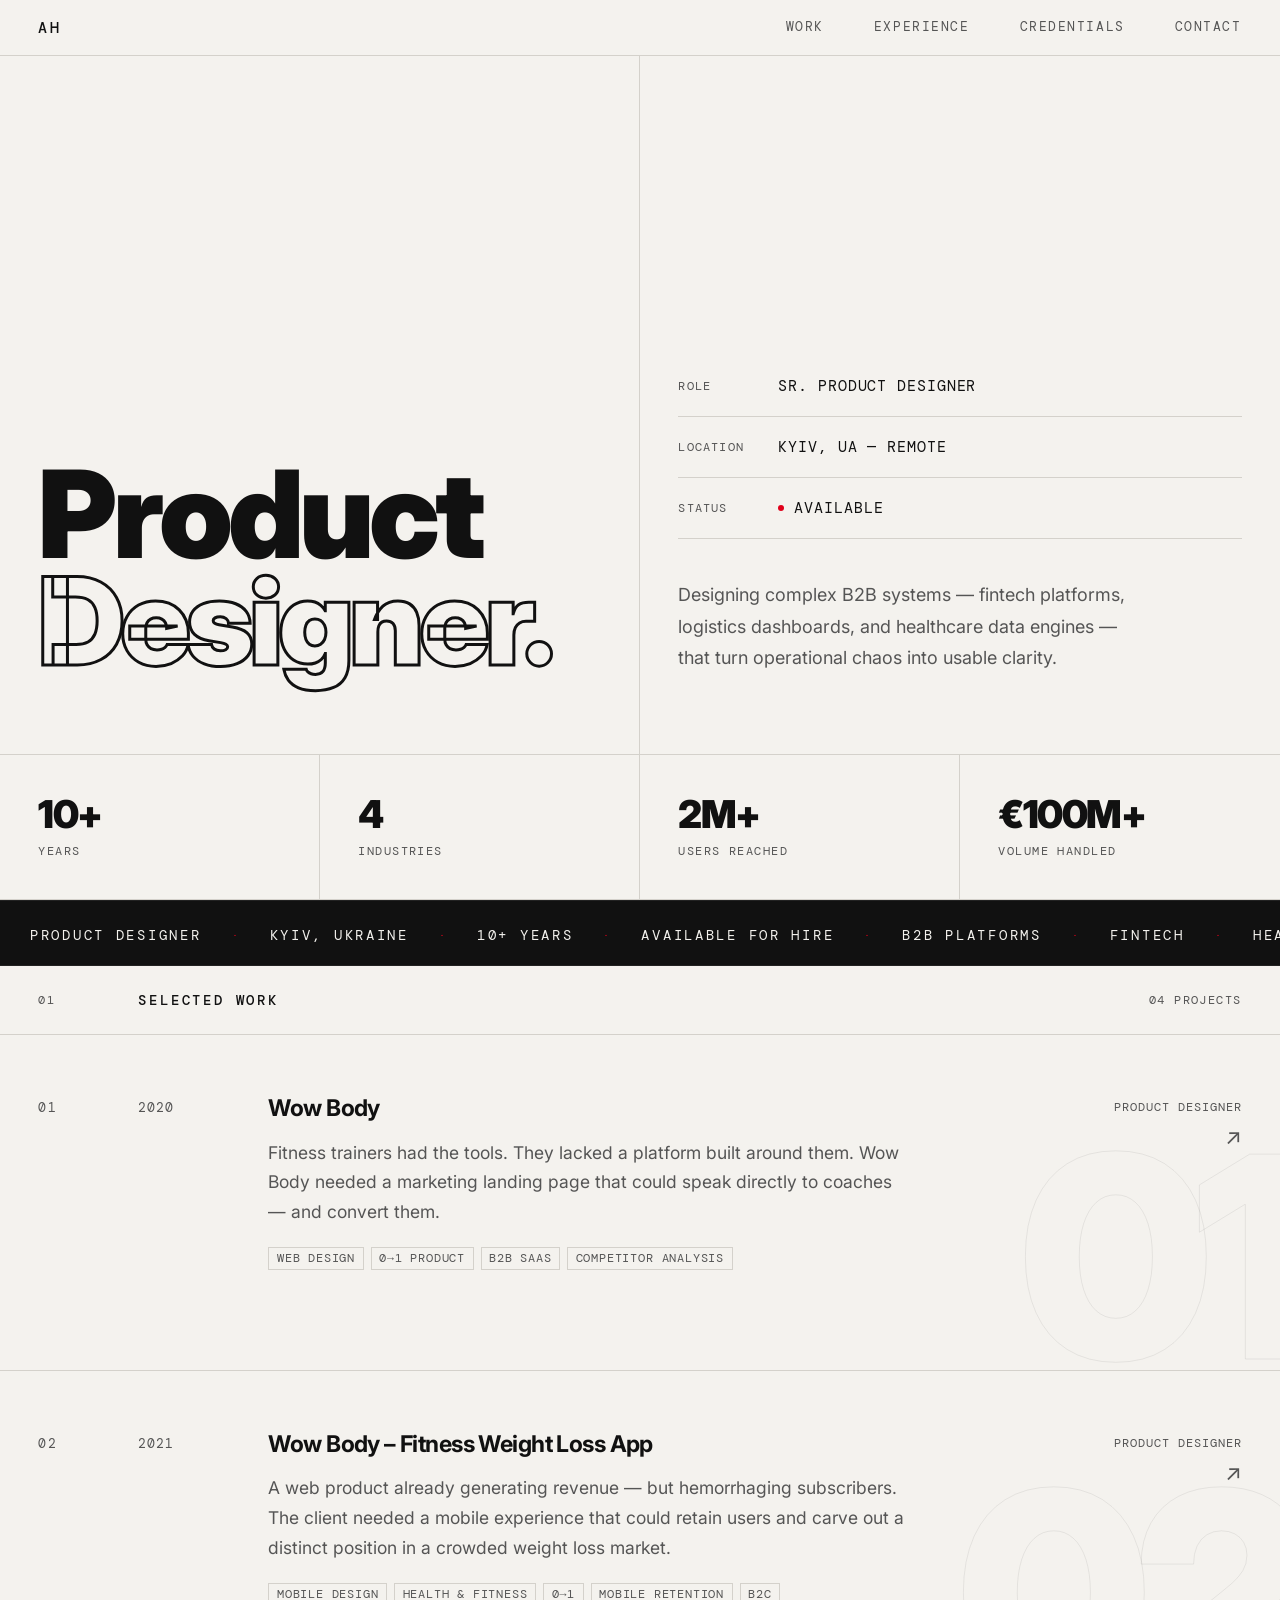
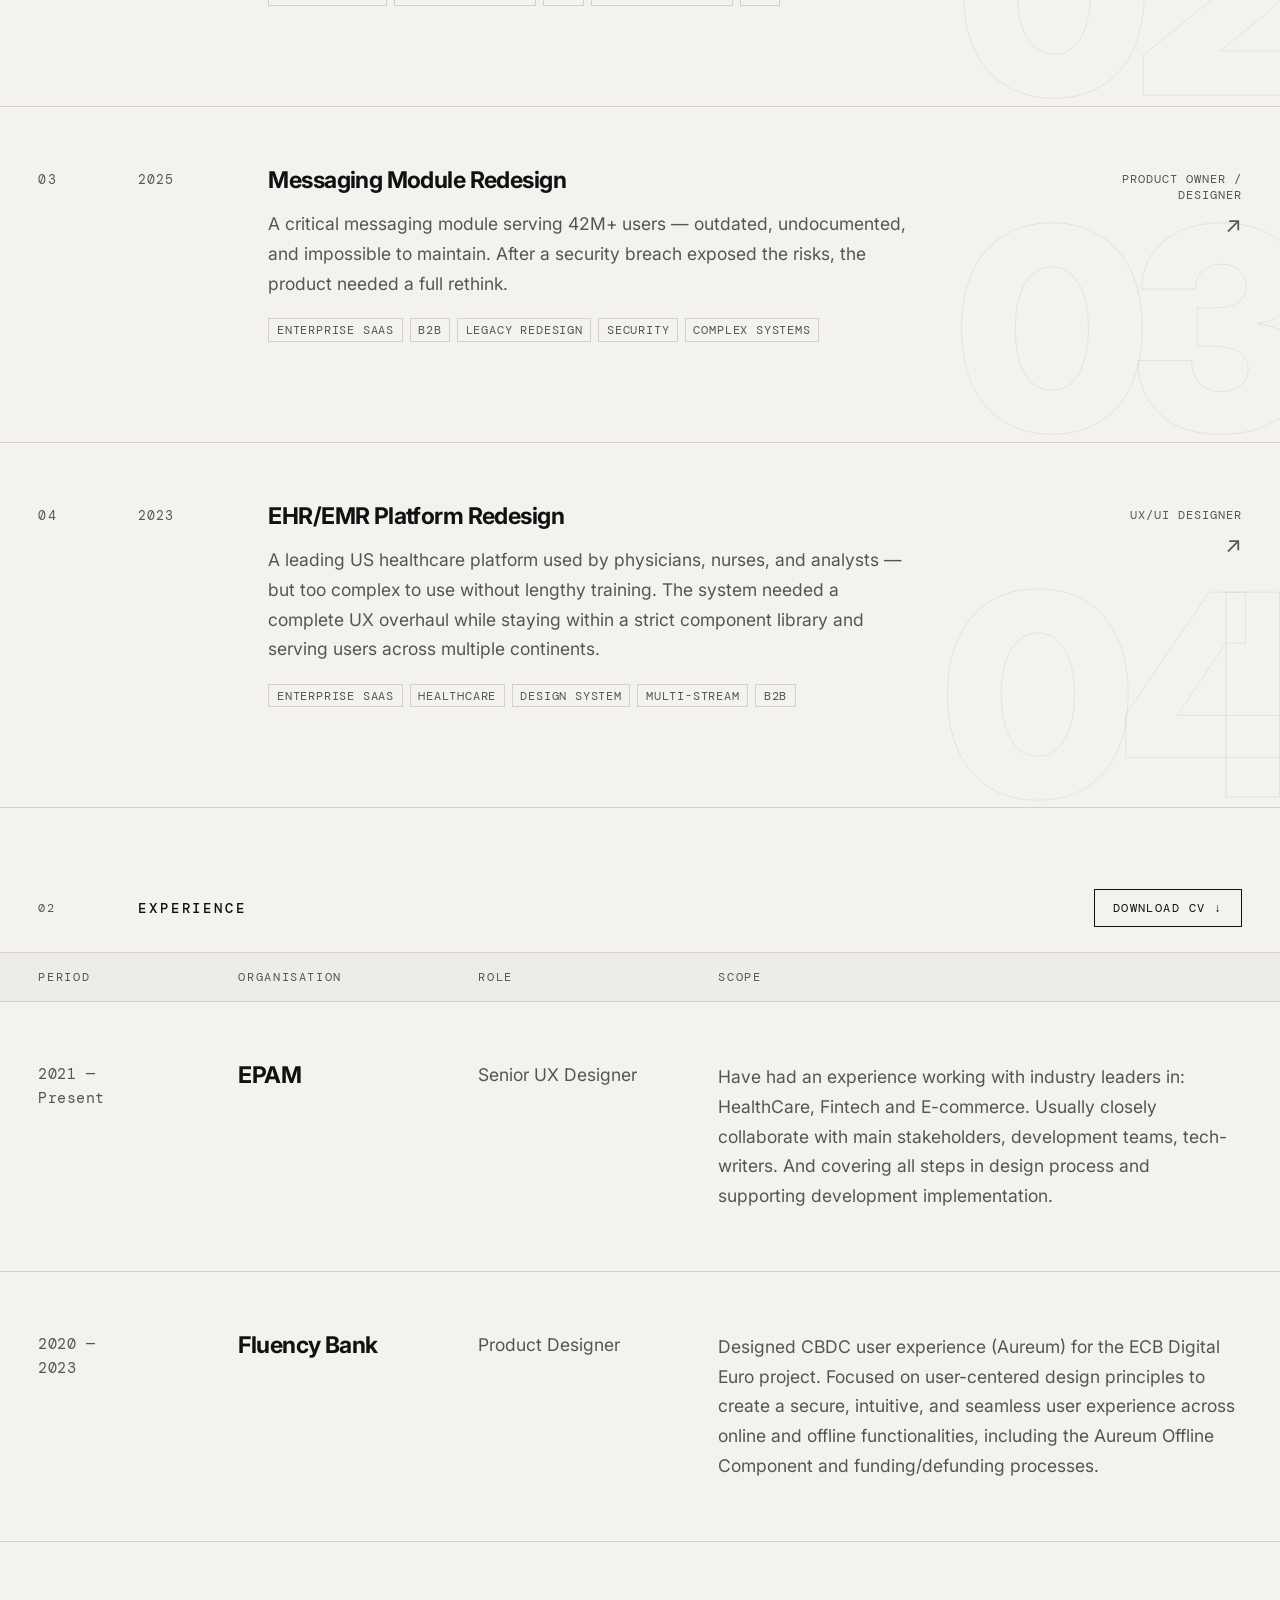
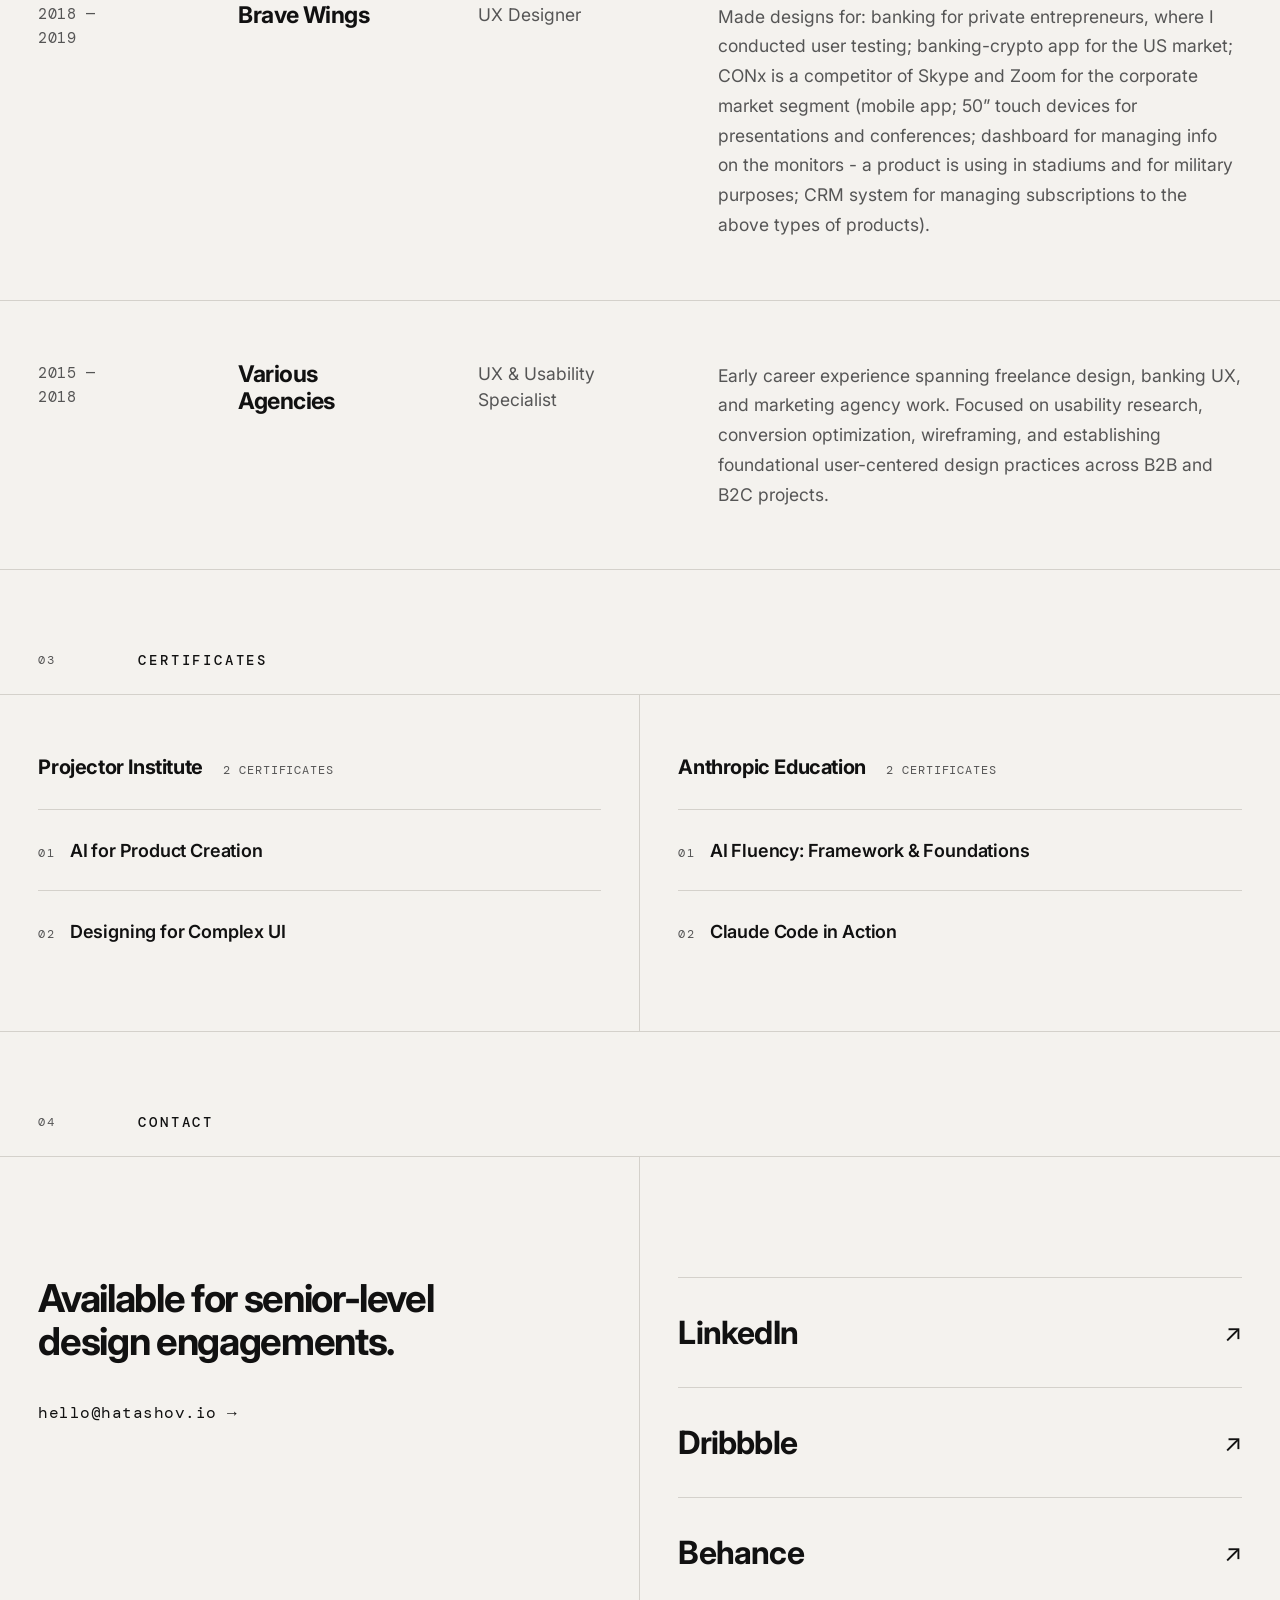
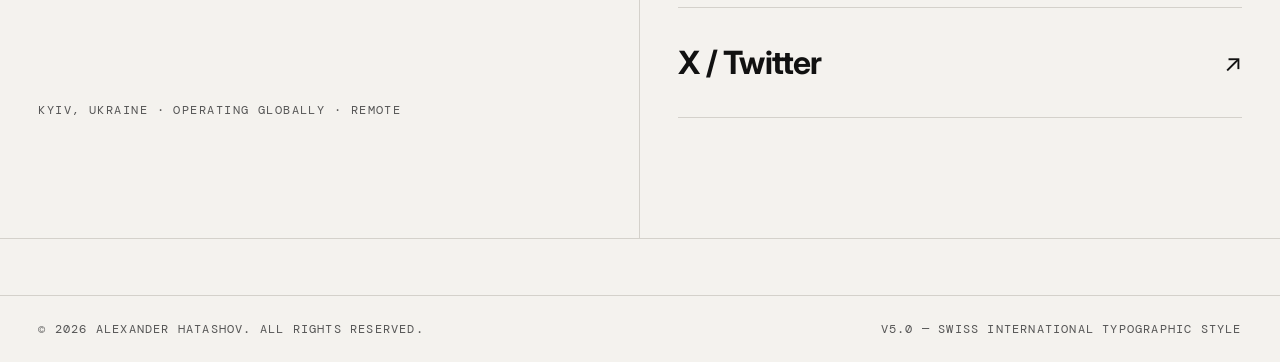
==== index.html @ 758eb151 "Update index.html" ====
<!DOCTYPE html>
<html lang="en">

<head>
  <meta charset="UTF-8">
  <meta name="viewport" content="width=device-width, initial-scale=1.0">
  <title>Alex Hatashov — Product Designer</title>
  <meta name="description"
    content="Senior Product Designer specialising in complex B2B systems, fintech platforms and design systems. Available for senior engagements.">
  <link rel="preconnect" href="https://fonts.googleapis.com">
  <link rel="preconnect" href="https://fonts.gstatic.com" crossorigin>
  <link
    href="https://fonts.googleapis.com/css2?family=Inter:ital,opsz,wght@0,14..32,300;0,14..32,400;0,14..32,500;0,14..32,700;0,14..32,900;1,14..32,300&family=DM+Mono:wght@300;400;500&display=swap"
    rel="stylesheet">
  <link rel="stylesheet" href="style.css">
</head>

<body>

  <!-- Skip to content — keyboard navigation -->
  <a href="#main-content" class="skip-link">Skip to main content</a>

  <!-- NAV -->
  <nav class="nav" role="navigation" aria-label="Main navigation">
    <span class="nav-logo">AH</span>
    <div class="nav-links" id="nav-links">
      <a href="#projects">Work</a>
      <a href="#experience">Experience</a>
      <a href="#certifications">Credentials</a>
      <a href="#contact">Contact</a>
    </div>
    <button class="nav-hamburger" id="nav-hamburger" aria-label="Toggle navigation" aria-expanded="false"
      aria-controls="nav-links">
      <span></span>
      <span></span>
      <span></span>
    </button>
  </nav>

  <main id="main-content">

    <!-- ================================================
       HERO
       ================================================ -->
    <section class="hero" id="home" aria-label="Introduction">

      <div class="hero-main">
        <div class="hero-headline">
          <h1>
            <span class="h1-solid">Product</span>
            <span class="h1-outline">Designer.</span>
          </h1>
        </div>
        <div class="hero-meta">
          <dl class="hero-meta-list">
            <div class="hero-meta-row">
              <dt class="meta-label">Role</dt>
              <dd class="meta-value">SR. PRODUCT DESIGNER</dd>
            </div>
            <div class="hero-meta-row">
              <dt class="meta-label">Location</dt>
              <dd class="meta-value">KYIV, UA — REMOTE</dd>
            </div>
            <div class="hero-meta-row">
              <dt class="meta-label">Status</dt>
              <dd class="meta-value"><span class="status-dot" aria-hidden="true"></span>AVAILABLE</dd>
            </div>
          </dl>
          <p class="hero-bio">Designing complex B2B systems — fintech platforms, logistics dashboards, and healthcare
            data
            engines — that turn operational chaos into usable clarity.</p>
        </div>
      </div>

      <div class="hero-stats" aria-label="Key statistics">
        <div class="hero-stat">
          <span class="stat-num" data-count="10" data-suffix="+">0+</span>
          <span class="stat-label">Years</span>
        </div>
        <div class="hero-stat">
          <span class="stat-num">4</span>
          <span class="stat-label">Industries</span>
        </div>
        <div class="hero-stat">
          <span class="stat-num">2M+</span>
          <span class="stat-label">Users Reached</span>
        </div>
        <div class="hero-stat">
          <span class="stat-num">€100M+</span>
          <span class="stat-label">Volume Handled</span>
        </div>
      </div>

    </section>

    <!-- Marquee ticker -->
    <div class="marquee-band" aria-hidden="true" role="presentation">
      <div class="marquee-track">
        <span>PRODUCT DESIGNER</span><span class="m-dot">·</span>
        <span>KYIV, UKRAINE</span><span class="m-dot">·</span>
        <span>10+ YEARS</span><span class="m-dot">·</span>
        <span>AVAILABLE FOR HIRE</span><span class="m-dot">·</span>
        <span>B2B PLATFORMS</span><span class="m-dot">·</span>
        <span>FINTECH</span><span class="m-dot">·</span>
        <span>HEALTHCARE</span><span class="m-dot">·</span>
        <span>LOGISTICS</span><span class="m-dot">·</span>
        <!-- duplicate for seamless loop -->
        <span>PRODUCT DESIGNER</span><span class="m-dot">·</span>
        <span>KYIV, UKRAINE</span><span class="m-dot">·</span>
        <span>10+ YEARS</span><span class="m-dot">·</span>
        <span>AVAILABLE FOR HIRE</span><span class="m-dot">·</span>
        <span>B2B PLATFORMS</span><span class="m-dot">·</span>
        <span>FINTECH</span><span class="m-dot">·</span>
        <span>HEALTHCARE</span><span class="m-dot">·</span>
        <span>LOGISTICS</span><span class="m-dot">·</span>
      </div>
    </div>

    <!-- ================================================
       PROJECTS
       ================================================ -->
    <section id="projects" aria-labelledby="projects-heading">
      <div class="section-header">
        <span class="section-index reveal-left">01</span>
        <h2 id="projects-heading" class="section-name">SELECTED WORK</h2>
        <span class="section-count">04 PROJECTS</span>
      </div>

      <div class="project-list">
        <article class="project-row reveal" data-num="01">
          <span class="proj-index" aria-hidden="true">01</span>
          <div class="proj-year">2020</div>
          <div class="proj-body">
            <h3 class="proj-name">Wow Body</h3>
            <p class="proj-desc">Fitness trainers had the tools. They lacked a platform built around them. Wow Body
              needed a marketing landing page that could speak directly to coaches — and convert them.</p>
            <div class="proj-tags">
              <span class="tag">Web Design</span>
              <span class="tag">0→1 Product</span>
              <span class="tag">B2B SaaS</span>
              <span class="tag">Competitor Analysis</span>
            </div>
          </div>
          <div class="proj-meta">
            <span class="proj-role">Product Designer</span>
            <span class="proj-arrow" aria-hidden="true">↗</span>
          </div>
          <div class="proj-detail" aria-hidden="true">
            <div class="proj-detail-text">
              <h4 class="proj-detail-label">Main Solution</h4>
              <p class="proj-detail-solution">I designed the landing page end-to-end:
                translating a complex app proposition into a clear, conversion-focused experience. The result was a
                meaningful lift in trainer sign-ups and strong early user feedback. The product was later sunset due to
                internal strategy shifts — but the design delivered while it ran.</p>

              <!-- Milestones -->
              <div class="proj-milestones">

                <!-- Process Steps -->
                <div class="milestone-group">
                  <span class="milestone-label">Process</span>
                  <div class="milestone-timeline">
                    <span class="milestone-step">Research</span>
                    <span class="milestone-arrow" aria-hidden="true">→</span>
                    <span class="milestone-step">Wireframes</span>
                    <span class="milestone-arrow" aria-hidden="true">→</span>
                    <span class="milestone-step">Visual Design</span>
                    <span class="milestone-arrow" aria-hidden="true">→</span>
                    <span class="milestone-step">Handoff</span>
                  </div>
                </div>

                <!-- Key Decisions -->
                <div class="milestone-group">
                  <span class="milestone-label">Key Decisions</span>
                  <ul class="milestone-list">
                    <li>Led with coach pain-points, not feature lists</li>
                    <li>Single CTA per fold — reduced decision fatigue</li>
                    <li>Social proof via trainer testimonials above the fold</li>
                  </ul>
                </div>

                <!-- Impact Moments -->
                <div class="milestone-group">
                  <span class="milestone-label">Impact</span>
                  <div class="milestone-metrics">
                    <div class="milestone-metric">
                      <span class="metric-value">+42%</span>
                      <span class="metric-desc">Trainer sign-ups vs. prev. page</span>
                    </div>
                    <div class="milestone-metric">
                      <span class="metric-value">3.2×</span>
                      <span class="metric-desc">Avg. session duration</span>
                    </div>
                    <div class="milestone-metric">
                      <span class="metric-value">Positive</span>
                      <span class="metric-desc">Early coach feedback</span>
                    </div>
                  </div>
                </div>

              </div>
            </div>
            <div class="proj-media-container" data-video="src/projects/wow_body_LP_animation.mp4">
              <span class="proj-media-label">Landing Page<br>Walkthrough ↗</span>
            </div>
          </div>
        </article>

        <article class="project-row reveal" data-num="02">
          <span class="proj-index" aria-hidden="true">02</span>
          <div class="proj-year">2021</div>
          <div class="proj-body">
            <h3 class="proj-name">Wow Body – Fitness Weight Loss App</h3>
            <p class="proj-desc">A web product already generating revenue — but hemorrhaging subscribers. The client
              needed a mobile experience that could retain users and carve out a distinct position in a crowded weight
              loss market.</p>
            <div class="proj-tags">
              <span class="tag">Mobile Design</span>
              <span class="tag">Health & Fitness</span>
              <span class="tag">0→1</span>
              <span class="tag">Mobile Retention</span>
              <span class="tag">B2C</span>
            </div>
          </div>
          <div class="proj-meta">
            <span class="proj-role">Product Designer</span>
            <span class="proj-arrow" aria-hidden="true">↗</span>
          </div>

          <div class="proj-detail" aria-hidden="true">
            <div class="proj-detail-text">
              <h4 class="proj-detail-label">The challenge I walked into</h4>
              <p class="proj-detail-solution">Active web product, high churn, undifferentiated in a saturated market.
              </p>

              <!-- Milestones -->
              <div class="proj-milestones">

                <!-- Process Steps -->
                <div class="milestone-group">
                  <span class="milestone-label">Process</span>
                  <div class="milestone-timeline">
                    <span class="milestone-step">Discovery</span>
                    <span class="milestone-arrow" aria-hidden="true">→</span>
                    <span class="milestone-step">Insights</span>
                    <span class="milestone-arrow" aria-hidden="true">→</span>
                    <span class="milestone-step">Core Flows</span>
                    <span class="milestone-arrow" aria-hidden="true">→</span>
                    <span class="milestone-step">Features</span>
                  </div>
                </div>

                <!-- Key Decisions -->
                <div class="milestone-group">
                  <span class="milestone-label">Key Decisions</span>
                  <ul class="milestone-list">
                    <li><strong>Discovery Scope</strong> — Built user personas, CJM, and core flows. Uncovered two key
                      hypotheses: users want the minimum effective dose of exercise, and progress tracking drives
                      accountability.</li>
                    <li><strong>Onboarding</strong> — Designed a 5-step flow to personalize the experience from day one
                      and reduce early drop-off.</li>
                    <li><strong>Dish Page</strong> — Built a flexible meal system letting users swap dishes and adjust
                      servings — removing the biggest friction point in long-term diet adherence.</li>
                    <li><strong>Weight Logging</strong> — Simplified progress tracking to a single input. Lower
                      friction, higher consistency.</li>
                    <li><strong>Workouts</strong> — Curated minimal, goal-specific routines — enough to stay fit, not
                      enough to overwhelm.</li>
                  </ul>
                </div>

                <!-- Insights / Metrics -->
                <div class="milestone-group">
                  <span class="milestone-label">Insights</span>
                  <div class="milestone-metrics">
                    <div class="milestone-metric">
                      <span class="metric-value">80%</span>
                      <span class="metric-desc">Didn't know basic exercises</span>
                    </div>
                    <div class="milestone-metric">
                      <span class="metric-value">52%</span>
                      <span class="metric-desc">Accessed between 1–3pm</span>
                    </div>
                    <div class="milestone-metric">
                      <span class="metric-value">12%</span>
                      <span class="metric-desc">Logged their weight</span>
                    </div>
                  </div>
                </div>

              </div>
            </div>

            <div class="proj-media-container" data-video="src/projects/wow_body_app_animation.mp4">
              <span class="proj-media-label">Case Study<br>Video ↗</span>
            </div>
          </div>
        </article>

        <article class="project-row reveal" data-num="03">
          <span class="proj-index" aria-hidden="true">03</span>
          <div class="proj-year">2025</div>
          <div class="proj-body">
            <h3 class="proj-name">Messaging Module Redesign</h3>
            <p class="proj-desc">A critical messaging module serving 42M+ users — outdated, undocumented, and impossible
              to maintain. After a security breach exposed the risks, the product needed a full rethink.</p>
            <div class="proj-tags">
              <span class="tag">Enterprise SaaS</span>
              <span class="tag">B2B</span>
              <span class="tag">Legacy Redesign</span>
              <span class="tag">Security</span>
              <span class="tag">Complex Systems</span>
            </div>
          </div>
          <div class="proj-meta">
            <span class="proj-role">Product Owner / Designer</span>
            <span class="proj-arrow" aria-hidden="true">↗</span>
          </div>

          <div class="proj-detail" aria-hidden="true">
            <div class="proj-detail-text">
              <h4 class="proj-detail-label">The Challenge</h4>
              <p class="proj-detail-solution">The module was built around system constraints, not user needs. Template
                creation averaged 12 minutes. The editor was rigid. Unsafe HTML imports created active security
                vulnerabilities. I led the end-to-end redesign — from audit to launch.</p>

              <!-- Milestones -->
              <div class="proj-milestones">

                <!-- Process Steps -->
                <div class="milestone-group">
                  <span class="milestone-label">Process</span>
                  <div class="milestone-timeline">
                    <span class="milestone-step">Requirements Gathering</span>
                    <span class="milestone-arrow" aria-hidden="true">→</span>
                    <span class="milestone-step">Problem Framing</span>
                    <span class="milestone-arrow" aria-hidden="true">→</span>
                    <span class="milestone-step">Flow Redesign</span>
                    <span class="milestone-arrow" aria-hidden="true">→</span>
                    <span class="milestone-step">Security Coverage</span>
                    <span class="milestone-arrow" aria-hidden="true">→</span>
                    <span class="milestone-step">Launch</span>
                  </div>
                </div>

                <!-- Key Decisions -->
                <div class="milestone-group">
                  <span class="milestone-label">Key Decisions</span>
                  <ul class="milestone-list">
                    <li><strong>Requirements Gathering</strong> — Conducted stakeholder interviews to align business
                      constraints with user needs, defining clear security and usability targets.</li>
                    <li><strong>Problem Framing</strong> — Mapped the legacy workflow, identified three critical failure
                      points: inefficiency, poor usability, and security risk.</li>
                    <li><strong>Flow Redesign</strong> — Rebuilt the template creation flow from scratch. Removed
                      redundant steps, collapsed metadata and editing into a single page.</li>
                    <li><strong>Security Coverage</strong> — Designed a "Check Code" gate into the creation flow,
                      eliminating harmful script imports at the source.</li>
                    <li><strong>Launch</strong> — Delivered a flexible drag-and-drop editor replacing the rigid legacy
                      interface.</li>
                  </ul>
                </div>

                <!-- Insights / Metrics -->
                <div class="milestone-group">
                  <span class="milestone-label">Outcome</span>
                  <div class="milestone-metrics">
                    <div class="milestone-metric">
                      <span class="metric-value">4× Faster</span>
                      <span class="metric-desc">Template creation (12m → 3m)</span>
                    </div>
                    <div class="milestone-metric">
                      <span class="metric-value">2 Wks Early</span>
                      <span class="metric-desc">Shipped ahead of deadline</span>
                    </div>
                    <div class="milestone-metric">
                      <span class="metric-value">AI-Ready</span>
                      <span class="metric-desc">Scalable, secure foundation</span>
                    </div>
                  </div>
                </div>

              </div>
            </div>

            <div class="proj-media-container" data-video="https://www.w3schools.com/html/mov_bbb.mp4">
              <span class="proj-media-label">Redesign<br>Walkthrough ↗</span>
            </div>
          </div>
        </article>

        <article class="project-row reveal" data-num="04">
          <span class="proj-index" aria-hidden="true">04</span>
          <div class="proj-year">2023</div>
          <div class="proj-body">
            <h3 class="proj-name">EHR/EMR Platform Redesign</h3>
            <p class="proj-desc">A leading US healthcare platform used by physicians, nurses, and analysts — but too
              complex to use without lengthy training. The system needed a complete UX overhaul while staying within a
              strict component library and serving users across multiple continents.</p>
            <div class="proj-tags">
              <span class="tag">Enterprise SaaS</span>
              <span class="tag">Healthcare</span>
              <span class="tag">Design System</span>
              <span class="tag">Multi-stream</span>
              <span class="tag">B2B</span>
            </div>
          </div>
          <div class="proj-meta">
            <span class="proj-role">UX/UI Designer</span>
            <span class="proj-arrow" aria-hidden="true">↗</span>
          </div>

          <div class="proj-detail" aria-hidden="true">
            <div class="proj-detail-text">
              <h4 class="proj-detail-label">The Challenge</h4>
              <p class="proj-detail-solution">The platform handled everything from diagnoses to treatment planning for
                millions of patients — but medical staff were bypassing it entirely, defaulting to paper notes and
                verbal handoffs. The interface was too complex for the clinical pace. I worked across four product
                streams: Care Planning, Care Team, Condition Management, and Confidentiality.</p>

              <!-- Milestones -->
              <div class="proj-milestones">

                <!-- Process Steps -->
                <div class="milestone-group">
                  <span class="milestone-label">Process</span>
                  <div class="milestone-timeline">
                    <span class="milestone-step">Sprints</span>
                    <span class="milestone-arrow" aria-hidden="true">→</span>
                    <span class="milestone-step">SME Validation</span>
                    <span class="milestone-arrow" aria-hidden="true">→</span>
                    <span class="milestone-step">Test Loops</span>
                    <span class="milestone-arrow" aria-hidden="true">→</span>
                    <span class="milestone-step">System Design</span>
                  </div>
                </div>

                <!-- Key Decisions -->
                <div class="milestone-group">
                  <span class="milestone-label">Key Decisions</span>
                  <ul class="milestone-list">
                    <li><strong>Roadmap & Sprint Structure</strong> — Work was planned annually and executed in
                      quarterly tactical sprints, each scoped around testable features.</li>
                    <li><strong>SME Validation</strong> — Before every test cycle, solutions were reviewed with
                      practicing doctors and nurses — catching real-world friction before it reached prototypes.</li>
                    <li><strong>Prototype & Test Loop</strong> — Ran iterative testing in Figma, Sketch, and Axure. Key
                      finding: clinical staff avoided the system in favor of paper — which reframed the core challenge
                      from "complexity" to "speed of use."</li>
                    <li><strong>Component-Based Design</strong> — Built and maintained a custom design system on top of
                      two existing component libraries, enabling fast iteration across all streams.</li>
                  </ul>
                </div>

                <!-- Insights / Metrics -->
                <div class="milestone-group">
                  <span class="milestone-label">Outcome</span>
                  <div class="milestone-metrics">
                    <div class="milestone-metric">
                      <span class="metric-value">&lt; 1 Year</span>
                      <span class="metric-desc">Delivered launch-ready product</span>
                    </div>
                    <div class="milestone-metric">
                      <span class="metric-value">Scaled</span>
                      <span class="metric-desc">Adopted by multiple sub-products</span>
                    </div>
                    <div class="milestone-metric">
                      <span class="metric-value">Acquired</span>
                      <span class="metric-desc">By a top-tier US tech company</span>
                    </div>
                  </div>
                </div>

              </div>
            </div>

            <div class="proj-media-container" data-video="https://www.w3schools.com/html/mov_bbb.mp4">
              <span class="proj-media-label">Platform<br>Overview ↗</span>
            </div>
          </div>
        </article>
      </div>
    </section>

    <div class="section-spacer" aria-hidden="true"></div>

    <!-- ================================================
       EXPERIENCE
       ================================================ -->
    <section id="experience" aria-labelledby="experience-heading">
      <div class="section-header">
        <span class="section-index">02</span>
        <h2 id="experience-heading" class="section-name">EXPERIENCE</h2>
        <a href="resume.pdf" download class="cv-download-link" aria-label="Download CV as PDF">DOWNLOAD CV ↓</a>
      </div>

      <div class="exp-table-header" aria-hidden="true">
        <span>Period</span>
        <span>Organisation</span>
        <span>Role</span>
        <span>Scope</span>
      </div>

      <article class="exp-row reveal" aria-label="EPAM, 2021 to present">
        <div class="exp-period">2021 —<br>Present</div>
        <div class="exp-company">EPAM</div>
        <div class="exp-role">Senior UX Designer</div>
        <div class="exp-scope">Have had an experience working with industry leaders in: HealthCare, Fintech and
          E-commerce. Usually closely collaborate with main stakeholders, development teams, tech-writers. And covering
          all steps in design process and supporting development implementation.</div>
      </article>

      <article class="exp-row reveal" aria-label="Fluency Bank, 2020 to present">
        <div class="exp-period">2020 —<br>2023</div>
        <div class="exp-company">Fluency Bank</div>
        <div class="exp-role">Product Designer</div>
        <div class="exp-scope">Designed CBDC user experience (Aureum) for the ECB Digital Euro project. Focused on
          user-centered design principles to create a secure, intuitive, and seamless user experience across online and
          offline functionalities, including the Aureum Offline Component and funding/defunding processes.</div>
      </article>

      <article class="exp-row reveal" aria-label="Brave Wings, 2018 to 2019">
        <div class="exp-period">2018 —<br>2019</div>
        <div class="exp-company">Brave Wings</div>
        <div class="exp-role">UX Designer</div>
        <div class="exp-scope">Made designs for: banking for private entrepreneurs, where I conducted user testing;
          banking-crypto app for the US market; CONx is a competitor of Skype and Zoom for the corporate market segment
          (mobile app; 50” touch devices for presentations and conferences; dashboard for managing info on the monitors
          - a product is using in stadiums and for military purposes; CRM system for managing subscriptions to the above
          types of products).</div>
      </article>

      <article class="exp-row reveal" aria-label="Various Roles, 2015 to 2018">
        <div class="exp-period">2015 —<br>2018</div>
        <div class="exp-company">Various<br>Agencies</div>
        <div class="exp-role">UX & Usability Specialist</div>
        <div class="exp-scope">Early career experience spanning freelance design, banking UX, and marketing agency work.
          Focused on usability research, conversion optimization, wireframing, and establishing foundational
          user-centered design practices across B2B and B2C projects.</div>
      </article>
    </section>

    <div class="section-spacer" aria-hidden="true"></div>

    <!-- ================================================
       CERTIFICATIONS
       ================================================ -->
    <section id="certifications" aria-labelledby="certs-heading">
      <div class="section-header">
        <span class="section-index">03</span>
        <h2 id="certs-heading" class="section-name">CERTIFICATES</h2>
      </div>

      <div class="cert-folders">

        <!-- Folder 1: Projector Institute -->
        <div class="cert-folder reveal">
          <div class="cert-folder-header">
            <span class="cert-folder-issuer">Projector Institute</span>
            <span class="cert-folder-count">2 certificates</span>
          </div>
          <div class="cert-folder-items">
            <div class="cert-folder-item">
              <div class="cert-folder-item-info">
                <span class="cert-folder-num">01</span>
                <span class="cert-folder-name">AI for Product Creation</span>
              </div>
              <a href="#" target="_blank" rel="noopener noreferrer" class="cert-link"
                aria-label="View AI for Product Creation certificate">
                View Certificate ↗
              </a>
            </div>
            <div class="cert-folder-item">
              <div class="cert-folder-item-info">
                <span class="cert-folder-num">02</span>
                <span class="cert-folder-name">Designing for Complex UI</span>
              </div>
              <a href="#" target="_blank" rel="noopener noreferrer" class="cert-link"
                aria-label="View Designing for Complex UI certificate">
                View Certificate ↗
              </a>
            </div>
          </div>
        </div>

        <!-- Folder 2: Anthropic Education -->
        <div class="cert-folder reveal">
          <div class="cert-folder-header">
            <span class="cert-folder-issuer">Anthropic Education</span>
            <span class="cert-folder-count">2 certificates</span>
          </div>
          <div class="cert-folder-items">
            <div class="cert-folder-item">
              <div class="cert-folder-item-info">
                <span class="cert-folder-num">01</span>
                <span class="cert-folder-name">AI Fluency: Framework &amp; Foundations</span>
              </div>
              <a href="#" target="_blank" rel="noopener noreferrer" class="cert-link"
                aria-label="View AI Fluency certificate">
                View Certificate ↗
              </a>
            </div>
            <div class="cert-folder-item">
              <div class="cert-folder-item-info">
                <span class="cert-folder-num">02</span>
                <span class="cert-folder-name">Claude Code in Action</span>
              </div>
              <a href="#" target="_blank" rel="noopener noreferrer" class="cert-link"
                aria-label="View Claude Code in Action certificate">
                View Certificate ↗
              </a>
            </div>
          </div>
        </div>

      </div>
    </section>

    <div class="section-spacer" aria-hidden="true"></div>

    <!-- ================================================
       CONTACT
       ================================================ -->
    <section id="contact" aria-labelledby="contact-heading">
      <div class="section-header">
        <span class="section-index">04</span>
        <h2 id="contact-heading" class="section-name">CONTACT</h2>
      </div>

      <div class="contact-grid">
        <div class="contact-left">
          <p class="contact-cta">Available for senior-level<br>design engagements.</p>
          <a href="mailto:hello@hatashov.io" class="contact-email">hello@hatashov.io →</a>
          <p class="contact-location">Kyiv, Ukraine · Operating Globally · Remote</p>
        </div>
        <div class="contact-right">
          <ul class="contact-links" aria-label="Social links">
            <li><a href="https://linkedin.com" target="_blank" rel="noopener noreferrer">LinkedIn <span
                  aria-hidden="true">↗</span></a></li>
            <li><a href="https://dribbble.com" target="_blank" rel="noopener noreferrer">Dribbble <span
                  aria-hidden="true">↗</span></a></li>
            <li><a href="https://behance.com" target="_blank" rel="noopener noreferrer">Behance <span
                  aria-hidden="true">↗</span></a></li>
            <li><a href="https://twitter.com" target="_blank" rel="noopener noreferrer">X / Twitter <span
                  aria-hidden="true">↗</span></a></li>
          </ul>
        </div>
      </div>
    </section>

    <div class="section-spacer" aria-hidden="true"></div>

  </main><!-- /#main-content -->

  <footer class="footer" role="contentinfo">
    <span>© 2026 Alexander Hatashov. All rights reserved.</span>
    <span>V5.0 — Swiss International Typographic Style</span>
  </footer>


  <!-- Video Lightbox -->
  <div class="video-lightbox" id="video-lightbox" aria-hidden="true">
    <div class="video-lightbox-backdrop"></div>
    <div class="video-lightbox-content">
      <video id="lightbox-video" muted playsinline autoplay></video>
    </div>
  </div>

  <script src="script.js"></script>
</body>

</html>
---- style.css ----
/* ================================================
   SWISS INTERNATIONAL TYPOGRAPHIC STYLE
   Alex Hatashov — Portfolio V5.0
   Grid. Type. Negative Space.
   ================================================ */

@import url('https://fonts.googleapis.com/css2?family=Inter:ital,opsz,wght@0,14..32,300;0,14..32,400;0,14..32,500;0,14..32,700;0,14..32,900;1,14..32,300&family=DM+Mono:wght@300;400;500&display=swap');

/* ---- ROOT ---- */
:root {
  --bg: #F4F2EE;
  --ink: #111111;
  --dim: #555555;
  /* 5.86:1 on --bg — passes WCAG AA */
  --rule: #D4D1CB;
  --red: #E0001A;
  --sans: 'Inter', system-ui, sans-serif;
  --mono: 'DM Mono', 'Courier New', monospace;
  --nav-h: 56px;
}

/* ---- RESET ---- */
*,
*::before,
*::after {
  box-sizing: border-box;
  margin: 0;
  padding: 0;
}

html {
  scroll-behavior: smooth;
  font-size: 20px;
}

body {
  background: var(--bg);
  color: var(--ink);
  font-family: var(--sans);
  -webkit-font-smoothing: antialiased;
  overflow-x: hidden;
}

a {
  color: inherit;
  text-decoration: none;
}

ul {
  list-style: none;
}

/* Skip-to-content — keyboard accessibility */
.skip-link {
  position: absolute;
  top: -100%;
  left: 3vw;
  z-index: 200;
  padding: 0.6rem 1.2rem;
  background: var(--ink);
  color: var(--bg);
  font-family: var(--mono);
  font-size: 0.7rem;
  letter-spacing: 0.1em;
  text-transform: uppercase;
  text-decoration: none;
  border: 2px solid var(--red);
  transition: top 0.15s ease-out;
}

.skip-link:focus {
  top: calc(var(--nav-h) + 8px);
}

:focus-visible {
  outline: 2px solid var(--red);
  outline-offset: 3px;
}

/* ================================================
   NAV
   ================================================ */
.nav {
  position: fixed;
  top: 0;
  left: 0;
  right: 0;
  z-index: 100;
  display: flex;
  justify-content: space-between;
  align-items: center;
  padding: 0 3vw;
  height: var(--nav-h);
  background: var(--bg);
  border-bottom: 1px solid var(--rule);
}

/* Hidden by default; shown via responsive CSS at 640px */
.nav-hamburger {
  display: none;
}

.nav-logo {
  font-family: var(--mono);
  font-size: 0.75rem;
  font-weight: 500;
  letter-spacing: 0.15em;
}

.nav-links {
  display: flex;
  gap: 2.5rem;
}

.nav-links a {
  font-family: var(--mono);
  font-size: 0.65rem;
  letter-spacing: 0.12em;
  text-transform: uppercase;
  color: var(--dim);
  transition: color 0.15s ease-out;
  position: relative;
  padding-bottom: 2px;
}

.nav-links a::after {
  content: '';
  position: absolute;
  bottom: -1px;
  left: 0;
  right: 0;
  height: 1px;
  background: var(--ink);
  transform: scaleX(0);
  transform-origin: left;
  transition: transform 0.2s ease-out;
}

.nav-links a:hover,
.nav-links a.active {
  color: var(--ink);
}

.nav-links a:hover::after,
.nav-links a.active::after {
  transform: scaleX(1);
}

/* ================================================
   HERO
   ================================================ */
.hero {
  padding-top: var(--nav-h);
  min-height: 100svh;
  display: grid;
  grid-template-rows: 1fr auto;
  border-bottom: 1px solid var(--rule);
}

.hero-main {
  display: grid;
  grid-template-columns: 1fr 1fr;
}

.hero-headline {
  padding: 4rem 3vw 4rem;
  border-right: 1px solid var(--rule);
  display: flex;
  align-items: flex-end;
}

.hero-headline h1 {
  font-family: var(--sans);
  font-size: clamp(4rem, 9.5vw, 13rem);
  font-weight: 900;
  line-height: 0.88;
  letter-spacing: -0.04em;
  display: flex;
  flex-direction: column;
}

.h1-solid {
  color: var(--ink);
}

.h1-outline {
  color: transparent;
  -webkit-text-stroke: 3px var(--ink);
  paint-order: stroke fill;
  /* Swiss editorial: outlined type creates positive/negative tension */
}

.hero-meta {
  padding: 4rem 3vw;
  display: flex;
  flex-direction: column;
  justify-content: flex-end;
  gap: 0;
}

.hero-meta-row {
  display: grid;
  grid-template-columns: 80px 1fr;
  gap: 1rem;
  align-items: center;
  padding: 1rem 0;
  border-bottom: 1px solid var(--rule);
}

.meta-label {
  font-family: var(--mono);
  font-size: 0.6rem;
  letter-spacing: 0.1em;
  text-transform: uppercase;
  color: var(--dim);
}

.meta-value {
  font-family: var(--mono);
  font-size: 0.75rem;
  letter-spacing: 0.06em;
  display: flex;
  align-items: center;
  gap: 0.5rem;
}

.status-dot {
  width: 6px;
  height: 6px;
  border-radius: 50%;
  background: var(--red);
  display: inline-block;
  flex-shrink: 0;
  animation: blink 2.5s ease-in-out infinite;
}

@keyframes blink {

  0%,
  100% {
    opacity: 1;
  }

  50% {
    opacity: 0.15;
  }
}

.hero-bio {
  font-size: 0.9rem;
  color: var(--dim);
  line-height: 1.75;
  max-width: 42ch;
  margin-top: 2rem;
}

/* Stats bar */
.hero-stats {
  display: grid;
  grid-template-columns: repeat(4, 1fr);
  border-top: 1px solid var(--rule);
}

.hero-stat {
  padding: 2rem 3vw;
  border-right: 1px solid var(--rule);
  display: flex;
  flex-direction: column;
  gap: 0.5rem;
}

.hero-stat:last-child {
  border-right: none;
}

.stat-num {
  font-family: var(--sans);
  font-size: clamp(1.75rem, 3vw, 3.5rem);
  font-weight: 900;
  letter-spacing: -0.04em;
  line-height: 1;
}

.stat-label {
  font-family: var(--mono);
  font-size: 0.6rem;
  letter-spacing: 0.12em;
  text-transform: uppercase;
  color: var(--dim);
}

/* ================================================
   MARQUEE TICKER
   ================================================ */
.marquee-band {
  background: var(--ink);
  overflow: hidden;
  padding: 1rem 0;
  border-top: 1px solid #222;
  border-bottom: 1px solid #222;
}

.marquee-track {
  display: inline-flex;
  align-items: center;
  white-space: nowrap;
  animation: marquee-scroll 28s linear infinite;
}

.marquee-track span {
  font-family: var(--mono);
  font-size: 0.68rem;
  letter-spacing: 0.2em;
  text-transform: uppercase;
  color: var(--bg);
  padding: 0 1.5rem;
}

.marquee-track .m-dot {
  color: var(--red);
  padding: 0;
  font-size: 0.5rem;
}

@keyframes marquee-scroll {
  from {
    transform: translateX(0);
  }

  to {
    transform: translateX(-50%);
  }
}

/* ================================================
   SECTION COMMON
   ================================================ */
section {
  border-bottom: 1px solid var(--rule);
}

.section-header {
  display: grid;
  grid-template-columns: 60px 1fr auto;
  align-items: center;
  gap: 2rem;
  padding: 1.25rem 3vw;
  border-bottom: 1px solid var(--rule);
}

.section-index {
  font-family: var(--mono);
  font-size: 0.6rem;
  color: var(--dim);
  letter-spacing: 0.1em;
}

.section-name {
  font-family: var(--mono);
  font-size: 0.7rem;
  font-weight: 500;
  letter-spacing: 0.2em;
  text-transform: uppercase;
}

.section-count {
  font-family: var(--mono);
  font-size: 0.6rem;
  color: var(--dim);
  letter-spacing: 0.12em;
}

/* ================================================
   PROJECTS
   ================================================ */

/* Ghost project number — bleeds right-side out of row */
.project-row::before {
  content: attr(data-num);
  position: absolute;
  right: -0.05em;
  bottom: -0.1em;
  font-size: 22vw;
  font-weight: 900;
  letter-spacing: -0.06em;
  line-height: 1;
  color: transparent;
  -webkit-text-stroke: 1px rgba(17, 17, 17, 0.07);
  pointer-events: none;
  user-select: none;
  z-index: 0;
  transition: -webkit-text-stroke-color 0.35s ease-out;
}

.project-row:hover::before {
  -webkit-text-stroke-color: rgba(224, 0, 26, 0.12);
}

/* Lift content above ghost number */
.proj-index,
.proj-year,
.proj-body,
.proj-meta {
  position: relative;
  z-index: 1;
}

.project-row {
  display: grid;
  grid-template-columns: 60px 90px 1fr 180px;
  gap: 2rem;
  align-items: start;
  padding: 3rem 3vw;
  border-bottom: 1px solid var(--rule);
  position: relative;
  cursor: default;
  transition: background 0.2s ease-out;
}

.project-row:last-child {
  border-bottom: none;
}

.project-row::after {
  content: '';
  position: absolute;
  bottom: 0;
  left: 0;
  right: 0;
  height: 2px;
  background: var(--red);
  transform: scaleX(0);
  transform-origin: left;
  transition: transform 0.35s ease-out;
}

.project-row:hover {
  background: rgba(0, 0, 0, 0.018);
}

.project-row:hover::after {
  transform: scaleX(1);
}

.proj-index {
  font-family: var(--mono);
  font-size: 0.65rem;
  color: var(--dim);
  letter-spacing: 0.1em;
  padding-top: 0.2rem;
}

.proj-year {
  font-family: var(--mono);
  font-size: 0.65rem;
  color: var(--dim);
  letter-spacing: 0.06em;
  padding-top: 0.2rem;
}

.proj-body {
  display: flex;
  flex-direction: column;
  gap: 0.8rem;
}

.proj-name {
  font-size: clamp(1.05rem, 1.8vw, 1.5rem);
  font-weight: 700;
  letter-spacing: -0.025em;
  line-height: 1.15;
}

.proj-desc {
  font-size: 0.875rem;
  color: var(--dim);
  line-height: 1.7;
  max-width: 58ch;
}

.proj-tags {
  display: flex;
  flex-wrap: wrap;
  gap: 0.35rem;
  margin-top: 0.2rem;
}

.tag {
  font-family: var(--mono);
  font-size: 0.58rem;
  letter-spacing: 0.07em;
  text-transform: uppercase;
  border: 1px solid var(--rule);
  padding: 0.22em 0.65em;
  color: var(--dim);
}

.proj-meta {
  display: flex;
  flex-direction: column;
  justify-content: flex-start;
  align-items: flex-end;
  gap: 0.4rem;
  padding-top: 0.2rem;
}

.proj-role {
  font-family: var(--mono);
  font-size: 0.6rem;
  letter-spacing: 0.08em;
  text-transform: uppercase;
  color: var(--dim);
  text-align: right;
}

.proj-arrow {
  font-size: 1.1rem;
  color: var(--dim);
  /* was var(--rule) — too low contrast for an interactive affordance */
  transition: color 0.2s ease-out, transform 0.2s ease-out;
}

.project-row:hover .proj-arrow {
  color: var(--red);
  transform: translate(3px, -3px);
}

/* Inline Project Detail Expansion (Desktop + Mobile) */
.proj-detail {
  grid-column: 1 / -1;
  display: grid;
  grid-template-columns: 60px 90px 1fr 180px;
  gap: 2rem;
  align-items: start;
  max-height: 0;
  overflow: hidden;
  opacity: 0;
  transition: max-height 0.5s cubic-bezier(0.16, 1, 0.3, 1),
    opacity 0.35s ease-out,
    margin 0.4s ease-out,
    padding 0.4s ease-out;
  margin-top: 0;
  padding-top: 0;
}

.project-row.open .proj-detail {
  max-height: 1200px;
  opacity: 1;
  margin-top: 2rem;
  padding-top: 2rem;
  border-top: 1px solid var(--rule);
}

/* Hover zone sits in col 4 */
.proj-media-container {
  grid-column: 4;
  position: relative;
  width: 100%;
  display: flex;
  align-items: center;
  justify-content: center;
  padding: 1.5rem 1rem;
  border: 1px solid var(--rule);
  background: var(--ink);
  cursor: pointer;
  order: 2;
  transition: background 0.2s ease-out, border-color 0.2s ease-out;
}

.proj-media-container:hover {
  background: #1a1a1a;
  border-color: var(--dim);
}

.proj-media-label {
  font-family: var(--mono);
  font-size: 0.6rem;
  letter-spacing: 0.1em;
  text-transform: uppercase;
  color: var(--bg);
  text-align: center;
  line-height: 1.8;
  user-select: none;
  transition: color 0.2s ease-out;
}

.proj-media-container:hover .proj-media-label {
  color: var(--red);
}

/* Text panel in col 3 — matches .proj-desc sizing */
.proj-detail-text {
  grid-column: 3;
  display: flex;
  flex-direction: column;
  justify-content: flex-start;
  align-items: flex-start;
  gap: 0.75rem;
  order: 1;
}

/* "Main Solution" label — styled like .exp-company */
.proj-detail-label {
  font-size: 1.15rem;
  font-weight: 700;
  letter-spacing: -0.025em;
  line-height: 1.2;
  color: var(--ink);
}

.proj-detail-solution {
  font-size: 0.875rem;
  line-height: 1.7;
  color: var(--dim);
  text-align: left;
  max-width: 58ch;
}

/* ---- MILESTONES (inside proj-detail-text) ---- */
.proj-milestones {
  display: flex;
  flex-direction: column;
  gap: 0;
  width: 100%;
  margin-top: 0.75rem;
}

.milestone-group {
  display: grid;
  grid-template-columns: 100px 1fr;
  gap: 1rem;
  align-items: baseline;
  padding: 0.9rem 0;
  border-top: 1px solid var(--rule);
}

.milestone-group:last-child {
  padding-bottom: 0;
}

.milestone-label {
  font-family: var(--mono);
  font-size: 0.55rem;
  letter-spacing: 0.12em;
  text-transform: uppercase;
  color: var(--dim);
  padding-top: 0.15rem;
}

/* — Process timeline — */
.milestone-timeline {
  display: flex;
  align-items: center;
  gap: 0.5rem;
  flex-wrap: wrap;
}

.milestone-step {
  font-family: var(--mono);
  font-size: 0.6rem;
  letter-spacing: 0.06em;
  text-transform: uppercase;
  color: var(--ink);
  padding: 0.3em 0.7em;
  border: 1px solid var(--rule);
  transition: border-color 0.2s ease-out, color 0.2s ease-out;
}

.milestone-step:hover {
  border-color: var(--red);
  color: var(--red);
}

.milestone-arrow {
  font-size: 0.7rem;
  color: var(--rule);
  user-select: none;
}

/* — Key decisions list — */
.milestone-list {
  list-style: none;
  display: flex;
  flex-direction: column;
  gap: 0.45rem;
}

.milestone-list li {
  font-size: 0.78rem;
  color: var(--dim);
  line-height: 1.5;
  padding-left: 1rem;
  position: relative;
}

.milestone-list li::before {
  content: '';
  position: absolute;
  left: 0;
  top: 0.55em;
  width: 5px;
  height: 5px;
  background: var(--red);
}

/* — Impact metrics — */
.milestone-metrics {
  display: flex;
  gap: 1.5rem;
  flex-wrap: wrap;
}

.milestone-metric {
  display: flex;
  flex-direction: column;
  gap: 0.2rem;
  min-width: 100px;
}

.metric-value {
  font-family: var(--sans);
  font-size: 1.1rem;
  font-weight: 900;
  letter-spacing: -0.03em;
  line-height: 1;
  color: var(--ink);
}

.metric-desc {
  font-family: var(--mono);
  font-size: 0.52rem;
  letter-spacing: 0.06em;
  color: var(--dim);
  text-transform: uppercase;
  line-height: 1.5;
}

/* ================================================
   VIDEO LIGHTBOX
   ================================================ */
.video-lightbox {
  position: fixed;
  top: 0;
  left: 0;
  width: 100%;
  height: 100%;
  z-index: 999;
  display: flex;
  align-items: center;
  justify-content: center;
  opacity: 0;
  /* Always passthrough — initial image is the hover zone */
  pointer-events: none;
  transition: opacity 0.25s ease-out;
}

.video-lightbox.open {
  opacity: 1;
  /* pointer-events remain none — mouse goes through to thumbnail */
}

.video-lightbox-backdrop {
  position: absolute;
  top: 0;
  left: 0;
  width: 100%;
  height: 100%;
  background: rgba(0, 0, 0, 0.88);
  backdrop-filter: blur(8px);
  -webkit-backdrop-filter: blur(8px);
  pointer-events: none;
}

.video-lightbox-content {
  position: relative;
  width: 90vw;
  max-width: 1200px;
  aspect-ratio: 16 / 9;
  z-index: 1;
  background: #000;
  border: 1px solid rgba(255, 255, 255, 0.08);
  overflow: hidden;
}

.video-lightbox-content video {
  width: 100%;
  height: 100%;
  object-fit: contain;
  display: block;
}

.project-row {
  cursor: pointer;
}

/* ================================================
   EXPERIENCE
   ================================================ */
.cv-download-link {
  font-family: var(--mono);
  font-size: 0.6rem;
  letter-spacing: 0.12em;
  text-transform: uppercase;
  border: 1px solid var(--ink);
  padding: 0.5rem 0.9rem;
  transition: background 0.15s ease-out, color 0.15s ease-out;
}

.cv-download-link:hover {
  background: var(--ink);
  color: var(--bg);
}

.exp-table-header {
  display: grid;
  grid-template-columns: 160px 200px 200px 1fr;
  gap: 2rem;
  padding: 0.8rem 3vw;
  border-bottom: 1px solid var(--rule);
  background: rgba(0, 0, 0, 0.025);
}

.exp-table-header span {
  font-family: var(--mono);
  font-size: 0.58rem;
  letter-spacing: 0.14em;
  text-transform: uppercase;
  color: var(--dim);
}

.exp-row {
  display: grid;
  grid-template-columns: 160px 200px 200px 1fr;
  gap: 2rem;
  padding: 3rem 3vw;
  border-bottom: 1px solid var(--rule);
  transition: background 0.2s ease-out;
}

.exp-row:last-child {
  border-bottom: none;
}

.exp-row:hover {
  background: rgba(0, 0, 0, 0.018);
}

.exp-period {
  font-family: var(--mono);
  font-size: 0.75rem;
  line-height: 1.6;
  color: var(--dim);
  letter-spacing: 0.03em;
}

.exp-company {
  font-size: 1.15rem;
  font-weight: 700;
  letter-spacing: -0.025em;
  line-height: 1.2;
}

.exp-role {
  font-size: 0.875rem;
  color: var(--dim);
  line-height: 1.5;
}

.exp-scope {
  font-size: 0.875rem;
  color: var(--dim);
  line-height: 1.7;
}

/* ================================================
   CERTIFICATIONS
   ================================================ */
/* Cert folders layout */
.cert-folders {
  display: grid;
  grid-template-columns: 1fr 1fr;
}

.cert-folder {
  padding: 3rem 3vw;
  border-right: 1px solid var(--rule);
}

.cert-folder:last-child {
  border-right: none;
}

.cert-folder-header {
  display: flex;
  align-items: baseline;
  gap: 1rem;
  padding-bottom: 1.5rem;
  border-bottom: 1px solid var(--rule);
  margin-bottom: 0;
}

.cert-folder-issuer {
  font-family: var(--sans);
  font-size: 1rem;
  font-weight: 700;
  letter-spacing: -0.02em;
}

.cert-folder-count {
  font-family: var(--mono);
  font-size: 0.6rem;
  letter-spacing: 0.08em;
  color: var(--dim);
  text-transform: uppercase;
}

.cert-folder-items {
  display: flex;
  flex-direction: column;
}

.cert-folder-item {
  display: flex;
  align-items: center;
  justify-content: space-between;
  padding: 1.25rem 0;
  border-bottom: 1px solid var(--rule);
  gap: 1rem;
  transition: background 0.2s ease-out;
}

.cert-folder-item:last-child {
  border-bottom: none;
}

.cert-folder-item:hover {
  background: transparent;
}

.cert-folder-item-info {
  display: flex;
  align-items: baseline;
  gap: 0.75rem;
  min-width: 0;
}

.cert-folder-num {
  font-family: var(--mono);
  font-size: 0.6rem;
  color: var(--dim);
  letter-spacing: 0.1em;
  flex-shrink: 0;
}

.cert-folder-name {
  font-size: 0.9rem;
  font-weight: 600;
  letter-spacing: -0.01em;
  line-height: 1.3;
}

/* Hover-reveal link */
.cert-link {
  font-family: var(--mono);
  font-size: 0.6rem;
  letter-spacing: 0.08em;
  text-transform: uppercase;
  color: var(--red);
  text-decoration: none;
  white-space: nowrap;
  flex-shrink: 0;
  opacity: 0;
  transform: translateX(-6px);
  transition: opacity 0.22s ease-out, transform 0.22s ease-out;
  padding: 0.3rem 0.6rem;
  border: 1px solid var(--red);
}

.cert-folder-item:hover .cert-link {
  opacity: 1;
  transform: translateX(0);
}

/* ================================================
   CONTACT
   ================================================ */
.contact-grid {
  display: grid;
  grid-template-columns: 1fr 1fr;
}

.contact-left {
  padding: 6rem 3vw;
  border-right: 1px solid var(--rule);
  display: flex;
  flex-direction: column;
  gap: 2rem;
}

.contact-right {
  padding: 6rem 3vw;
}

.contact-cta {
  font-size: clamp(1.5rem, 3vw, 3.5rem);
  font-weight: 700;
  letter-spacing: -0.035em;
  line-height: 1.1;
}

.contact-email {
  font-family: var(--mono);
  font-size: clamp(0.8rem, 1.2vw, 1rem);
  letter-spacing: 0.03em;
  display: inline-block;
  position: relative;
  padding-bottom: 2px;
}

.contact-email::after {
  content: '';
  position: absolute;
  bottom: -1px;
  left: 0;
  right: 0;
  height: 1px;
  background: var(--red);
  transform: scaleX(0);
  transform-origin: left;
  transition: transform 0.25s ease-out;
}

.contact-email:hover::after {
  transform: scaleX(1);
}

.contact-location {
  font-family: var(--mono);
  font-size: 0.6rem;
  letter-spacing: 0.12em;
  color: var(--dim);
  text-transform: uppercase;
  margin-top: auto;
}

.contact-links {
  display: flex;
  flex-direction: column;
}

.contact-links li {
  border-bottom: 1px solid var(--rule);
}

.contact-links li:first-child {
  border-top: 1px solid var(--rule);
}

.contact-links a {
  display: flex;
  justify-content: space-between;
  align-items: center;
  padding: 1.75rem 0;
  font-size: clamp(1.2rem, 2.5vw, 2.2rem);
  font-weight: 700;
  letter-spacing: -0.025em;
  transition: color 0.15s ease-out;
}

.contact-links a:hover {
  color: var(--red);
}

.contact-links span {
  font-weight: 400;
  font-size: 0.75em;
  transition: transform 0.2s ease-out;
}

.contact-links a:hover span {
  transform: translate(4px, -4px);
}

/* ================================================
   FOOTER
   ================================================ */
.footer {
  display: flex;
  justify-content: space-between;
  align-items: center;
  padding: 1.25rem 3vw;
  border-top: 1px solid var(--rule);
}

.footer span {
  font-family: var(--mono);
  font-size: 0.6rem;
  letter-spacing: 0.1em;
  color: var(--dim);
  text-transform: uppercase;
}

/* ================================================
   REVEAL ANIMATIONS
   ================================================ */

/* Base: fade + rise */
.reveal {
  opacity: 0;
  transform: translateY(28px);
  transition:
    opacity 0.7s cubic-bezier(0.16, 1, 0.3, 1),
    transform 0.7s cubic-bezier(0.16, 1, 0.3, 1);
}

.reveal.in {
  opacity: 1;
  transform: none;
}

/* Variant: clip-path wipe — for rows & folders */
.reveal-clip {
  opacity: 0;
  clip-path: inset(0 0 100% 0);
  transition:
    opacity 0.55s cubic-bezier(0.16, 1, 0.3, 1),
    clip-path 0.7s cubic-bezier(0.16, 1, 0.3, 1);
}

.reveal-clip.in {
  opacity: 1;
  clip-path: inset(0 0 0% 0);
}

/* Variant: slide from left — for index/label elements */
.reveal-left {
  opacity: 0;
  transform: translateX(-20px);
  transition:
    opacity 0.6s cubic-bezier(0.16, 1, 0.3, 1),
    transform 0.6s cubic-bezier(0.16, 1, 0.3, 1);
}

.reveal-left.in {
  opacity: 1;
  transform: none;
}

/* Respect prefers-reduced-motion */
@media (prefers-reduced-motion: reduce) {
  .reveal,
  .reveal-clip,
  .reveal-left {
    opacity: 1;
    transform: none;
    clip-path: none;
    transition: none;
  }
}

/* ================================================
   RESPONSIVE — 4-TIER SYSTEM
   1200 → Tablet landscape
    900 → Tablet portrait
    640 → Mobile large
    375 → Mobile small
   ================================================ */

/* ── 1200px ─────────────────────────────────────── */
@media (max-width: 1200px) {

  /* Experience: show 2-col layout, hide header labels */
  .exp-table-header {
    display: none;
  }

  .exp-row {
    grid-template-columns: 140px 1fr;
    grid-template-rows: auto auto auto;
    gap: 0.75rem 2rem;
  }

  .exp-period {
    grid-row: 1;
    grid-column: 1;
  }

  .exp-company {
    grid-row: 1;
    grid-column: 2;
  }

  .exp-role {
    grid-row: 2;
    grid-column: 2;
  }

  .exp-scope {
    grid-row: 3;
    grid-column: 1 / -1;
  }

  /* Certs: stack folders vertically on medium screens */
  .cert-folders {
    grid-template-columns: 1fr;
  }

  .cert-folder {
    border-right: none;
    border-bottom: 1px solid var(--rule);
  }

  .cert-folder:last-child {
    border-bottom: none;
  }

  /* Reduce ghost number size */
  .project-row::before {
    font-size: 18vw;
  }
}

/* ── 900px ──────────────────────────────────────── */
@media (max-width: 900px) {

  /* Hero: single column */
  .hero-main {
    grid-template-columns: 1fr;
  }

  .hero-headline {
    border-right: none;
    border-bottom: 1px solid var(--rule);
    padding: 3rem 4vw 3rem;
  }

  .hero-meta {
    padding: 3rem 4vw;
  }

  /* Stats: 2 × 2 grid */
  .hero-stats {
    grid-template-columns: repeat(2, 1fr);
  }

  .hero-stat:nth-child(2n) {
    border-right: none;
  }

  .hero-stat:nth-child(n+3) {
    border-top: 1px solid var(--rule);
  }

  /* Projects: hide year col, show role inline below title */
  .project-row {
    grid-template-columns: 40px 1fr auto;
    gap: 1rem;
    padding: 2.5rem 4vw;
    cursor: pointer;
    /* indicate it's clickable on tablet/mobile */
  }

  .proj-year {
    display: none;
  }

  /* Show role inline instead of right-column */
  .proj-meta {
    align-items: flex-end;
    flex-direction: column;
    gap: 0.4rem;
  }

  /* Handle stacked grid on mobile detail panel */
  .proj-detail {
    grid-template-columns: 1fr;
  }

  .project-row.open .proj-detail {
    gap: 1.25rem;
    max-height: 1400px;
  }

  /* Milestones responsive — stack label above content */
  .milestone-group {
    grid-template-columns: 1fr;
    gap: 0.4rem;
  }

  .milestone-metrics {
    gap: 1rem;
  }

  /* On single-col, hover zone appears below text */
  .proj-media-container {
    order: 2;
    grid-column: 1;
    max-width: 200px;
  }

  .proj-detail-text {
    order: 1;
    grid-column: 1;
  }

  .proj-detail-solution {
    font-size: 0.85rem;
  }

  /* Experience: tighter layout */
  .exp-row {
    padding: 2.5rem 4vw;
  }

  /* Contact: single column */
  .contact-grid {
    grid-template-columns: 1fr;
  }

  .contact-left {
    border-right: none;
    border-bottom: 1px solid var(--rule);
    padding: 4rem 4vw;
  }

  .contact-right {
    padding: 3rem 4vw;
  }

  /* Ghost numbers: smaller */
  .project-row::before {
    font-size: 28vw;
  }
}

/* ── 640px ──────────────────────────────────────── */
@media (max-width: 640px) {

  /* NAV: hamburger */
  .nav {
    padding: 0 4vw;
  }

  .nav-links {
    display: none;
    position: fixed;
    top: var(--nav-h);
    left: 0;
    right: 0;
    background: var(--ink);
    flex-direction: column;
    gap: 0;
    z-index: 99;
  }

  .nav-links.open {
    display: flex;
  }

  .nav-links a {
    color: var(--bg);
    padding: 1.2rem 4vw;
    border-bottom: 1px solid rgba(255, 255, 255, 0.08);
    font-size: 0.7rem;
  }

  .nav-links a::after {
    background: var(--bg);
  }

  .nav-links a:hover {
    color: var(--bg);
    opacity: 0.7;
  }

  .nav-hamburger {
    display: flex;
    flex-direction: column;
    justify-content: center;
    gap: 5px;
    width: 28px;
    height: 28px;
    background: none;
    border: none;
    cursor: pointer;
    padding: 0;
  }

  .nav-hamburger span {
    display: block;
    width: 100%;
    height: 1px;
    background: var(--ink);
    transition: transform 0.2s ease-out, opacity 0.2s ease-out;
  }

  .nav-hamburger.open span:nth-child(1) {
    transform: translateY(6px) rotate(45deg);
  }

  .nav-hamburger.open span:nth-child(2) {
    opacity: 0;
  }

  .nav-hamburger.open span:nth-child(3) {
    transform: translateY(-6px) rotate(-45deg);
  }

  /* Hero: reduce padding & headline size */
  .hero-headline {
    padding: 2.5rem 4vw 2.5rem;
  }

  .hero-meta {
    padding: 2.5rem 4vw;
  }

  .hero-stat {
    padding: 1.5rem 4vw;
  }

  /* Section header: compressed */
  .section-header {
    grid-template-columns: 40px 1fr;
    gap: 0.75rem;
    padding: 1rem 4vw;
  }

  .section-count {
    display: none;
  }

  .cv-download-link {
    grid-column: 1 / -1;
    text-align: center;
    font-size: 0.65rem;
    padding: 0.8rem 1rem;
    margin-top: 0.5rem;
    width: 100%;
    display: block;
  }

  /* Section body padding */
  .exp-row {
    padding: 2rem 4vw;
    gap: 0.6rem 1.5rem;
  }

  .cert-item {
    padding: 2rem 4vw;
    min-height: 200px;
  }

  /* Projects: full-width single column */
  .project-row {
    grid-template-columns: 1fr;
    padding: 2rem 4vw;
    gap: 0.75rem;
  }

  .proj-index {
    display: none;
  }

  .proj-meta {
    flex-direction: row;
    align-items: center;
    justify-content: space-between;
  }

  .proj-role {
    text-align: left;
  }

  /* Certs: ensure links are always visible on touch devices */
  .cert-link {
    opacity: 1;
    transform: translateX(0);
  }

  /* Experience: fully stacked */
  .exp-row {
    grid-template-columns: 1fr;
  }

  .exp-period {
    grid-row: unset;
    grid-column: unset;
    color: var(--red);
    font-size: 0.7rem;
  }

  .exp-company {
    grid-row: unset;
    grid-column: unset;
  }

  .exp-role {
    grid-row: unset;
    grid-column: unset;
  }

  .exp-scope {
    grid-row: unset;
    grid-column: unset;
  }

  /* Contact */
  .contact-left {
    padding: 3rem 4vw;
    gap: 1.5rem;
  }

  .contact-right {
    padding: 2.5rem 4vw;
  }

  .contact-links a {
    padding: 1.25rem 0;
  }

  /* Marquee */
  .marquee-track {
    animation-duration: 18s;
  }

  .marquee-track span {
    font-size: 0.6rem;
    padding: 0 1rem;
  }

  /* Section spacers */
  .section-spacer {
    height: 32px;
  }

  /* Ghost numbers: hidden — they overflow badly on mobile */
  .project-row::before {
    display: none;
  }

  /* Footer */
  .footer {
    flex-direction: column;
    align-items: flex-start;
    gap: 0.5rem;
    text-align: left;
    padding: 1.5rem 4vw;
  }
}

/* ── 375px ──────────────────────────────────────── */
@media (max-width: 375px) {
  .hero-headline {
    padding: 2rem 4vw 2rem;
  }

  .hero-meta {
    padding: 2rem 4vw;
  }

  .hero-stat {
    padding: 1.25rem 4vw;
  }

  .section-header {
    padding: 0.875rem 4vw;
  }

  .project-row {
    padding: 1.75rem 4vw;
  }

  .exp-row {
    padding: 1.75rem 4vw;
  }

  .contact-left,
  .contact-right {
    padding: 2rem 4vw;
  }

  .cert-item {
    padding: 1.75rem 4vw;
    min-height: unset;
  }
}


/* ================================================
   SECTION SPACER
   ================================================ */
.section-spacer {
  height: 56px;
  background: var(--bg);
}

/* ================================================
   MOTION SAFETY
   ================================================ */
@media (prefers-reduced-motion: reduce) {

  *,
  ::before,
  ::after {
    animation-duration: 0.01ms !important;
    animation-iteration-count: 1 !important;
    transition-duration: 0.01ms !important;
    scroll-behavior: auto !important;
  }

  .marquee-track {
    animation-play-state: paused !important;
  }
}
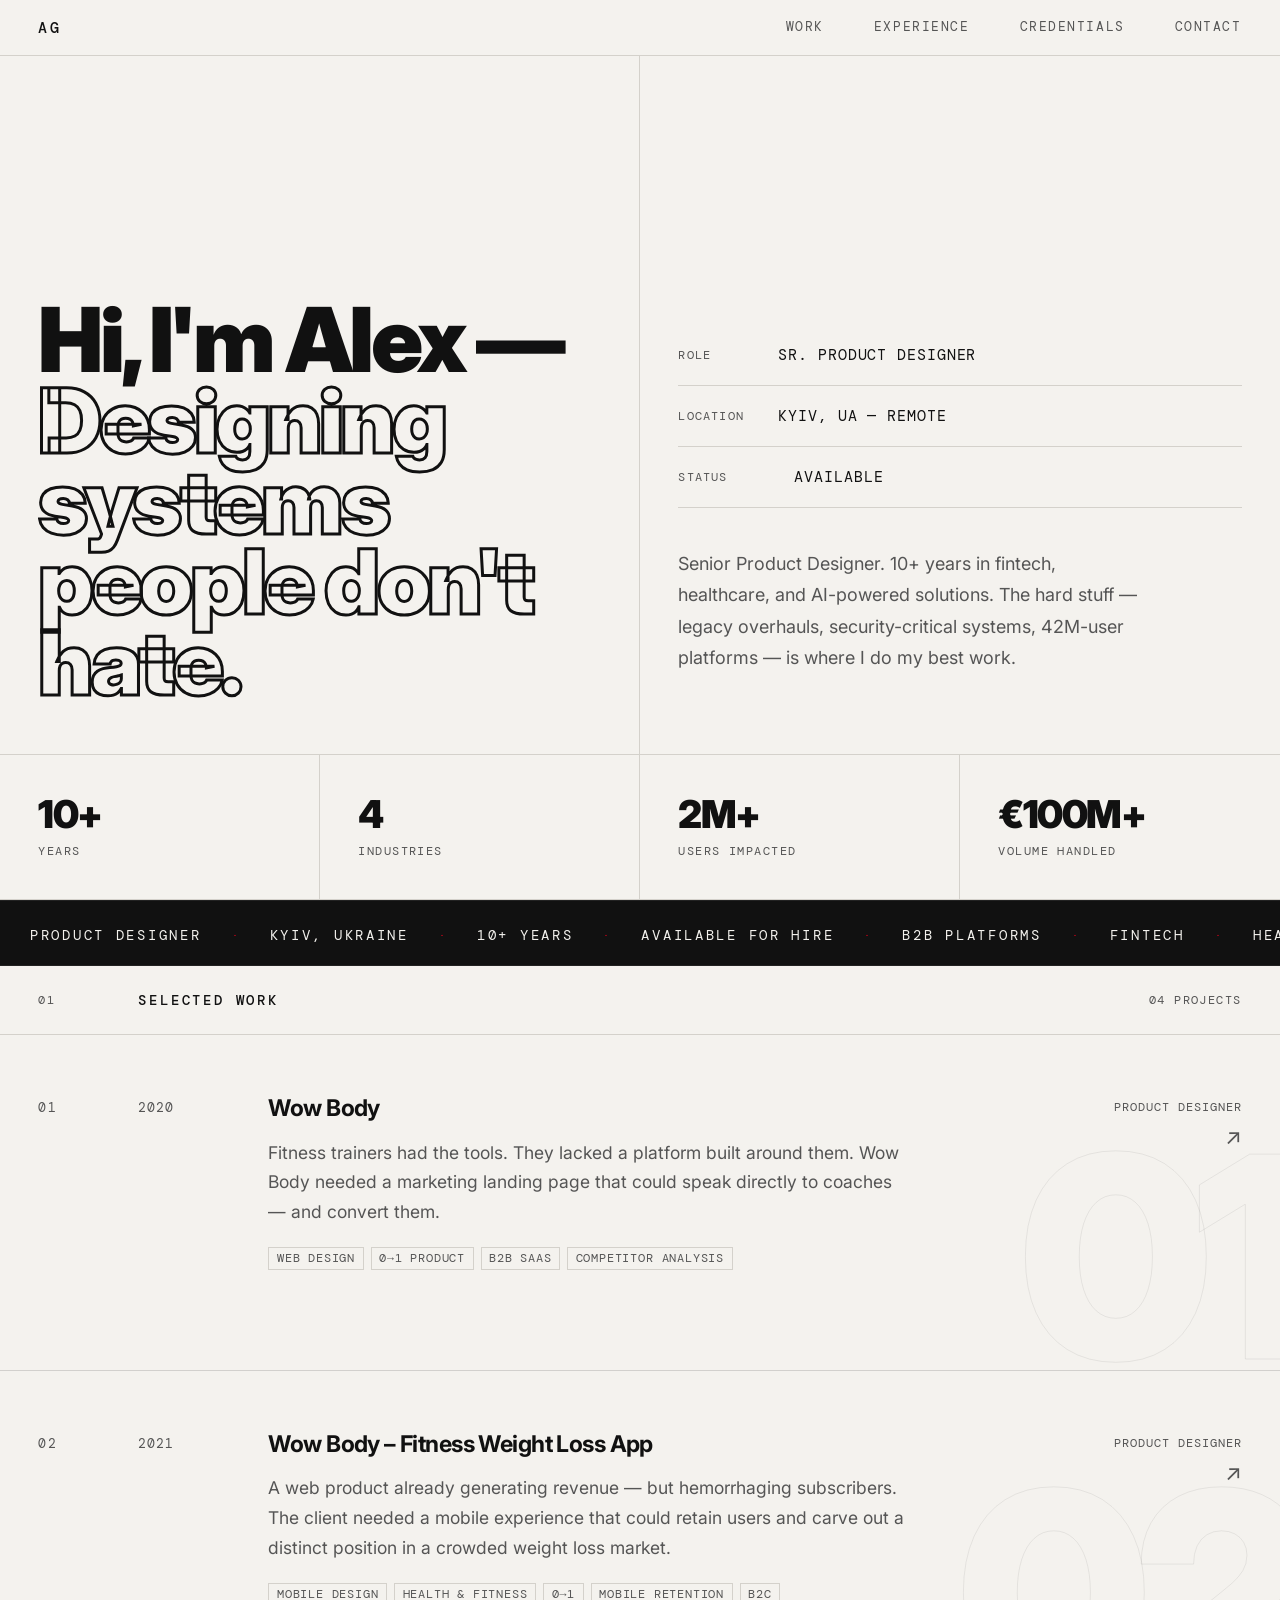
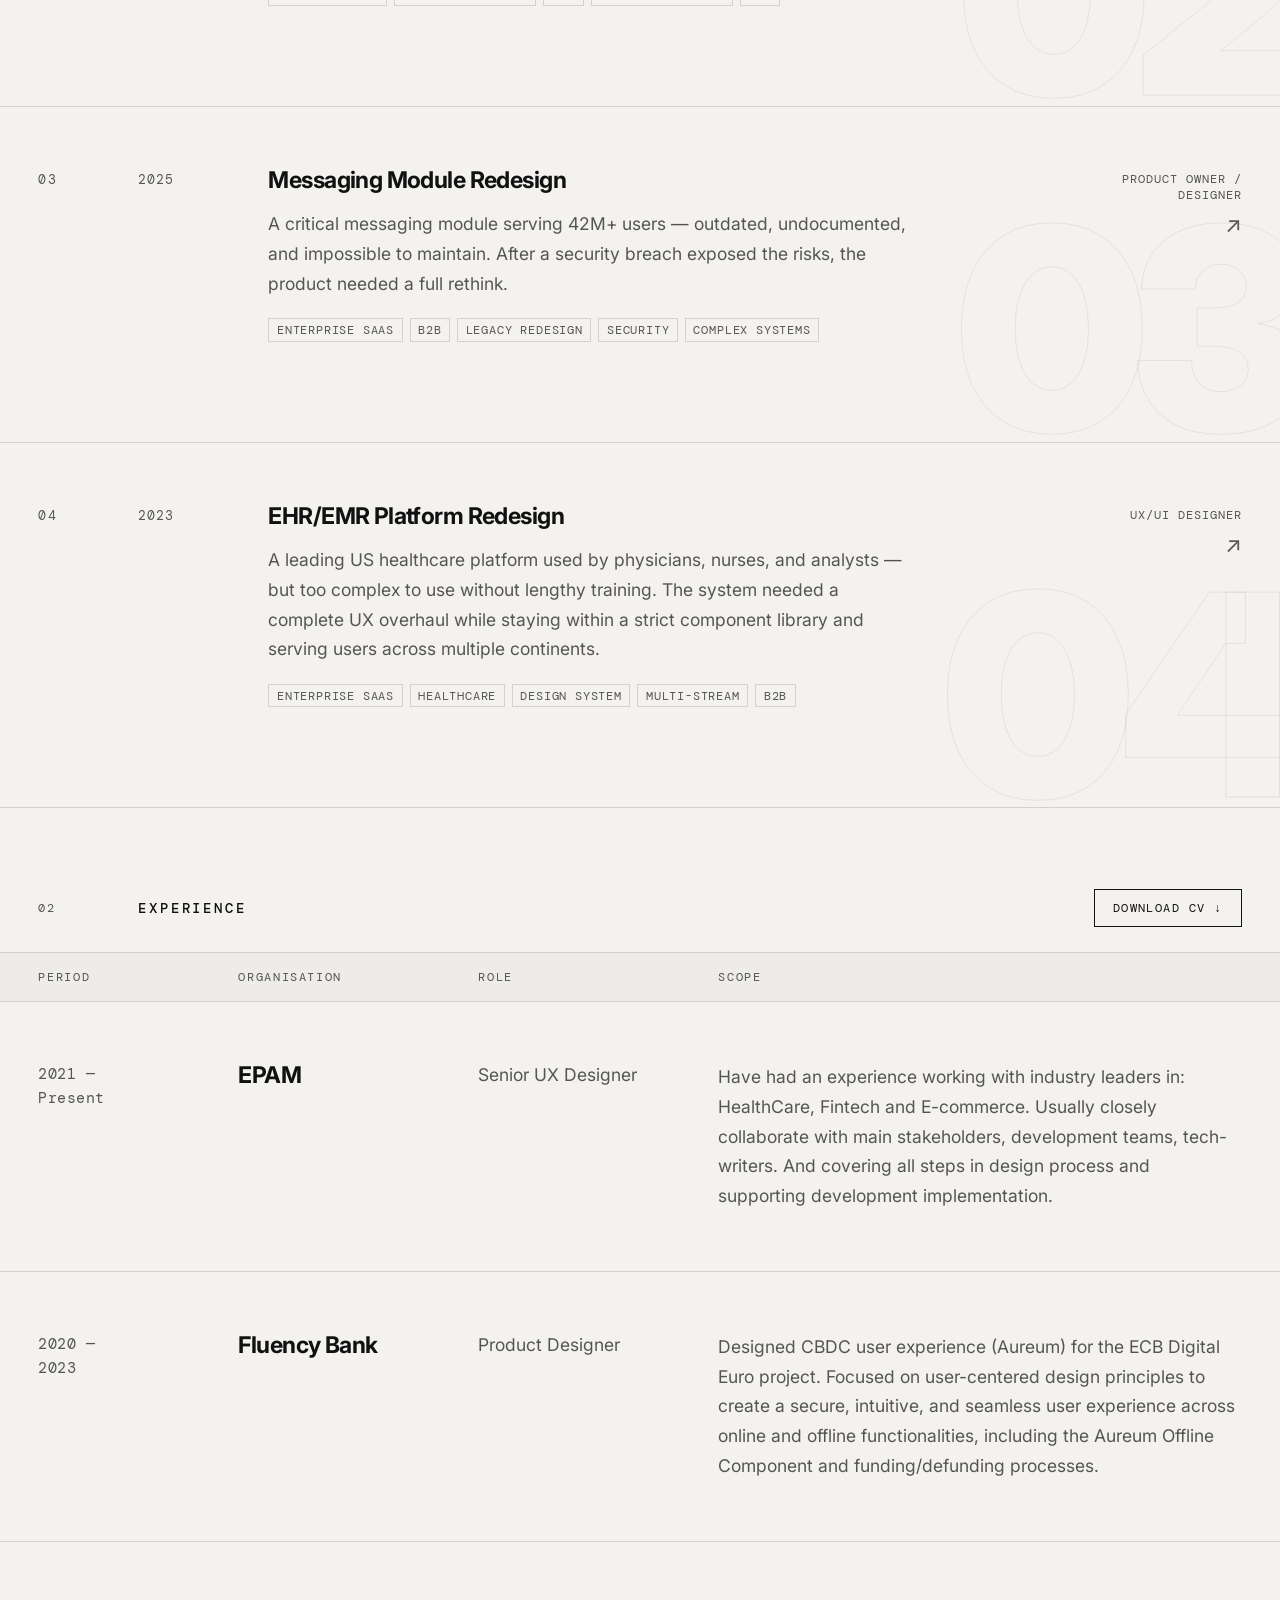
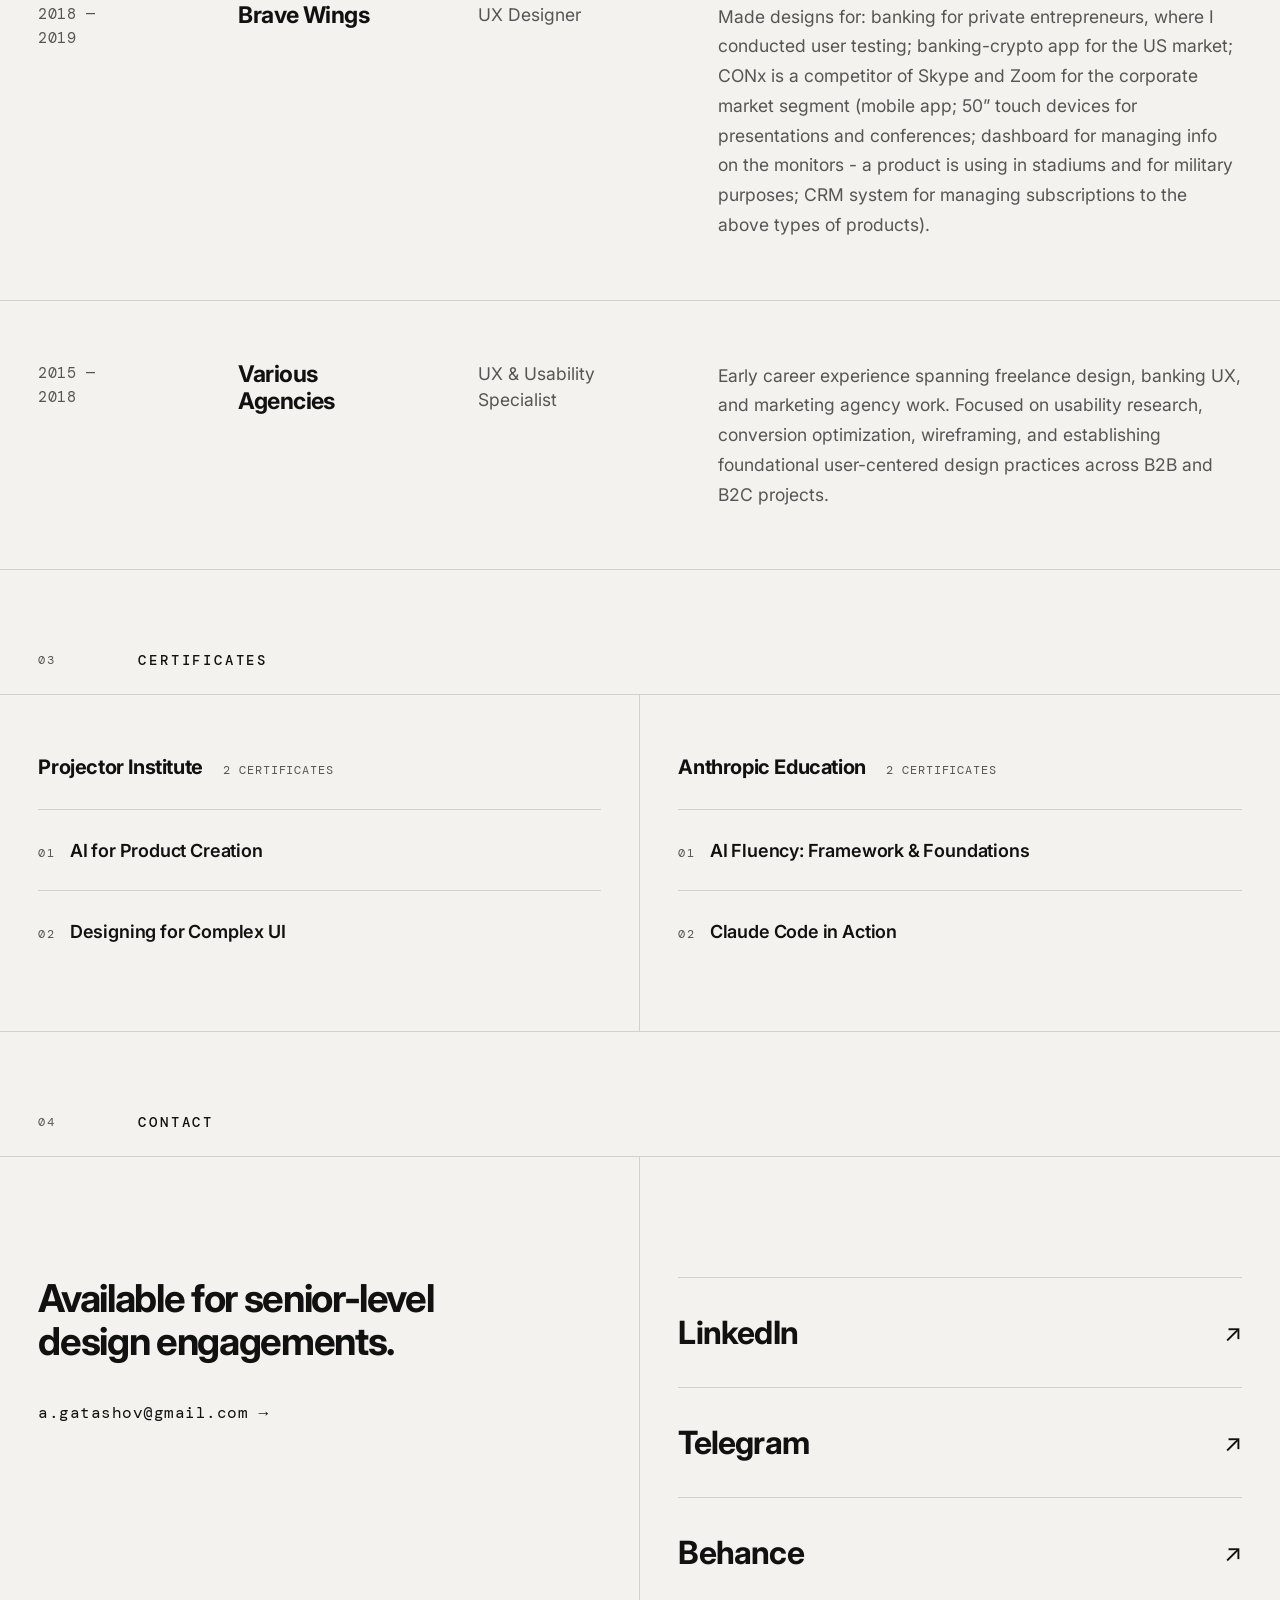
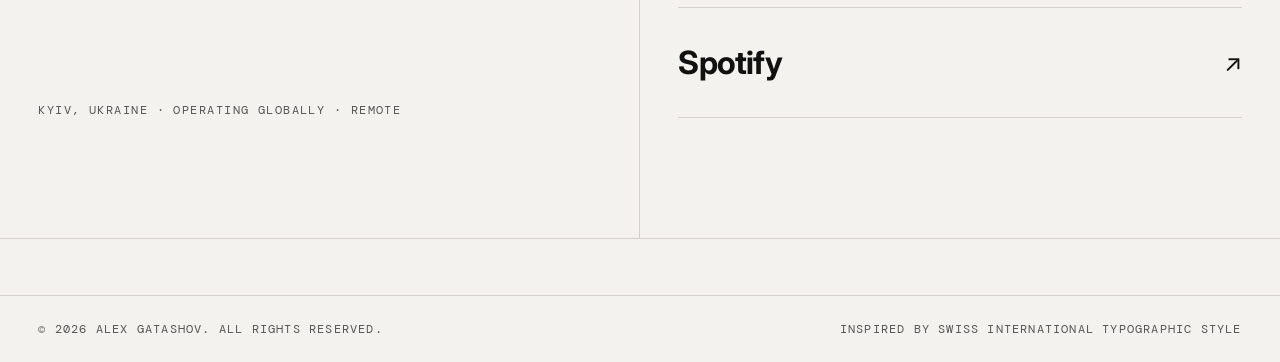
==== commit b8c96d8d: "Update CV name, styles, and index.html" ====
--- a/index.html
+++ b/index.html
@@ -4,7 +4,7 @@
 <head>
   <meta charset="UTF-8">
   <meta name="viewport" content="width=device-width, initial-scale=1.0">
-  <title>Alex Hatashov — Product Designer</title>
+  <title>Alex Gatashov — Product Designer</title>
   <meta name="description"
     content="Senior Product Designer specialising in complex B2B systems, fintech platforms and design systems. Available for senior engagements.">
   <link rel="preconnect" href="https://fonts.googleapis.com">
@@ -22,7 +22,7 @@
 
   <!-- NAV -->
   <nav class="nav" role="navigation" aria-label="Main navigation">
-    <span class="nav-logo">AH</span>
+    <span class="nav-logo">AG</span>
     <div class="nav-links" id="nav-links">
       <a href="#projects">Work</a>
       <a href="#experience">Experience</a>
@@ -47,8 +47,8 @@
       <div class="hero-main">
         <div class="hero-headline">
           <h1>
-            <span class="h1-solid">Product</span>
-            <span class="h1-outline">Designer.</span>
+            <span class="h1-solid">Hi, I'm Alex —</span>
+            <span class="h1-outline">Designing systems<br>people don't hate.</span>
           </h1>
         </div>
         <div class="hero-meta">
@@ -66,9 +66,9 @@
               <dd class="meta-value"><span class="status-dot" aria-hidden="true"></span>AVAILABLE</dd>
             </div>
           </dl>
-          <p class="hero-bio">Designing complex B2B systems — fintech platforms, logistics dashboards, and healthcare
-            data
-            engines — that turn operational chaos into usable clarity.</p>
+          <p class="hero-bio">Senior Product Designer. 10+ years in fintech, healthcare, and AI-powered solutions. The
+            hard stuff — legacy overhauls, security-critical systems, 42M-user platforms — is where I do my best work.
+          </p>
         </div>
       </div>
 
@@ -83,7 +83,7 @@
         </div>
         <div class="hero-stat">
           <span class="stat-num">2M+</span>
-          <span class="stat-label">Users Reached</span>
+          <span class="stat-label">Users Impacted</span>
         </div>
         <div class="hero-stat">
           <span class="stat-num">€100M+</span>
@@ -489,7 +489,8 @@
       <div class="section-header">
         <span class="section-index">02</span>
         <h2 id="experience-heading" class="section-name">EXPERIENCE</h2>
-        <a href="resume.pdf" download class="cv-download-link" aria-label="Download CV as PDF">DOWNLOAD CV ↓</a>
+        <a href="src/CV_Gatashov_Designer.pdf" download class="cv-download-link"
+          aria-label="Download CV as PDF">DOWNLOAD CV ↓</a>
       </div>
 
       <div class="exp-table-header" aria-hidden="true">
@@ -628,19 +629,19 @@
       <div class="contact-grid">
         <div class="contact-left">
           <p class="contact-cta">Available for senior-level<br>design engagements.</p>
-          <a href="mailto:hello@hatashov.io" class="contact-email">hello@hatashov.io →</a>
+          <a href="mailto:a.gatashov@gmail.com" class="contact-email">a.gatashov@gmail.com →</a>
           <p class="contact-location">Kyiv, Ukraine · Operating Globally · Remote</p>
         </div>
         <div class="contact-right">
           <ul class="contact-links" aria-label="Social links">
-            <li><a href="https://linkedin.com" target="_blank" rel="noopener noreferrer">LinkedIn <span
+            <li><a href="https://linkedin.com/in/agatashov/" target="_blank" rel="noopener noreferrer">LinkedIn <span
                   aria-hidden="true">↗</span></a></li>
-            <li><a href="https://dribbble.com" target="_blank" rel="noopener noreferrer">Dribbble <span
+            <li><a href="https://t.me/agatashov" target="_blank" rel="noopener noreferrer">Telegram <span
                   aria-hidden="true">↗</span></a></li>
-            <li><a href="https://behance.com" target="_blank" rel="noopener noreferrer">Behance <span
+            <li><a href="https://www.behance.net/agatashov/" target="_blank" rel="noopener noreferrer">Behance <span
                   aria-hidden="true">↗</span></a></li>
-            <li><a href="https://twitter.com" target="_blank" rel="noopener noreferrer">X / Twitter <span
-                  aria-hidden="true">↗</span></a></li>
+            <li><a href="https://open.spotify.com/show/2oLZDNCEhTbMnqfWZy0dAj?si=a3381289bd204570" target="_blank"
+                rel="noopener noreferrer">Spotify <span aria-hidden="true">↗</span></a></li>
           </ul>
         </div>
       </div>
@@ -651,8 +652,8 @@
   </main><!-- /#main-content -->
 
   <footer class="footer" role="contentinfo">
-    <span>© 2026 Alexander Hatashov. All rights reserved.</span>
-    <span>V5.0 — Swiss International Typographic Style</span>
+    <span>© 2026 Alex Gatashov. All rights reserved.</span>
+    <span>Inspired by Swiss International Typographic Style</span>
   </footer>
 
 
--- a/style.css
+++ b/style.css
@@ -163,7 +163,7 @@
 }
 
 .hero-headline {
-  padding: 4rem 3vw 4rem;
+  padding: 2.5rem 3vw 2.5rem;
   border-right: 1px solid var(--rule);
   display: flex;
   align-items: flex-end;
@@ -171,9 +171,9 @@
 
 .hero-headline h1 {
   font-family: var(--sans);
-  font-size: clamp(4rem, 9.5vw, 13rem);
+  font-size: clamp(2.8rem, 7vw, 8rem);
   font-weight: 900;
-  line-height: 0.88;
+  line-height: 0.9;
   letter-spacing: -0.04em;
   display: flex;
   flex-direction: column;
@@ -228,7 +228,7 @@
   width: 6px;
   height: 6px;
   border-radius: 50%;
-  background: var(--red);
+  background: var(--green);
   display: inline-block;
   flex-shrink: 0;
   animation: blink 2.5s ease-in-out infinite;
@@ -411,10 +411,10 @@
   gap: 2rem;
   align-items: start;
   padding: 3rem 3vw;
-  border-bottom: 1px solid var(--rule);
+  border-bottom: 1px solid rgba(17, 17, 17, 0.15);
   position: relative;
   cursor: default;
-  transition: background 0.2s ease-out;
+  transition: background 0.2s ease-out, border-color 0.2s ease-out;
 }
 
 .project-row:last-child {
@@ -424,7 +424,7 @@
 .project-row::after {
   content: '';
   position: absolute;
-  bottom: 0;
+  bottom: -1px;
   left: 0;
   right: 0;
   height: 2px;
@@ -548,7 +548,14 @@
   opacity: 1;
   margin-top: 2rem;
   padding-top: 2rem;
-  border-top: 1px solid var(--rule);
+  padding-bottom: 1rem;
+  /* Bold top rule: visually ties detail to its parent row */
+  border-top: 2px solid var(--ink);
+}
+
+/* When open: add padding at the bottom */
+.project-row.open {
+  padding-bottom: 3.5rem;
 }
 
 /* Hover zone sits in col 4 */
@@ -1148,6 +1155,7 @@
 
 /* Respect prefers-reduced-motion */
 @media (prefers-reduced-motion: reduce) {
+
   .reveal,
   .reveal-clip,
   .reveal-left {
@@ -1279,6 +1287,15 @@
   .project-row.open .proj-detail {
     gap: 1.25rem;
     max-height: 1400px;
+    /* Red left accent bar: owns this content to the row above */
+    border-top: none;
+    border-left: 3px solid var(--red);
+    padding-left: 1.25rem;
+    margin-left: 0;
+  }
+
+  .project-row.open {
+    padding-bottom: 2.5rem;
   }
 
   /* Milestones responsive — stack label above content */
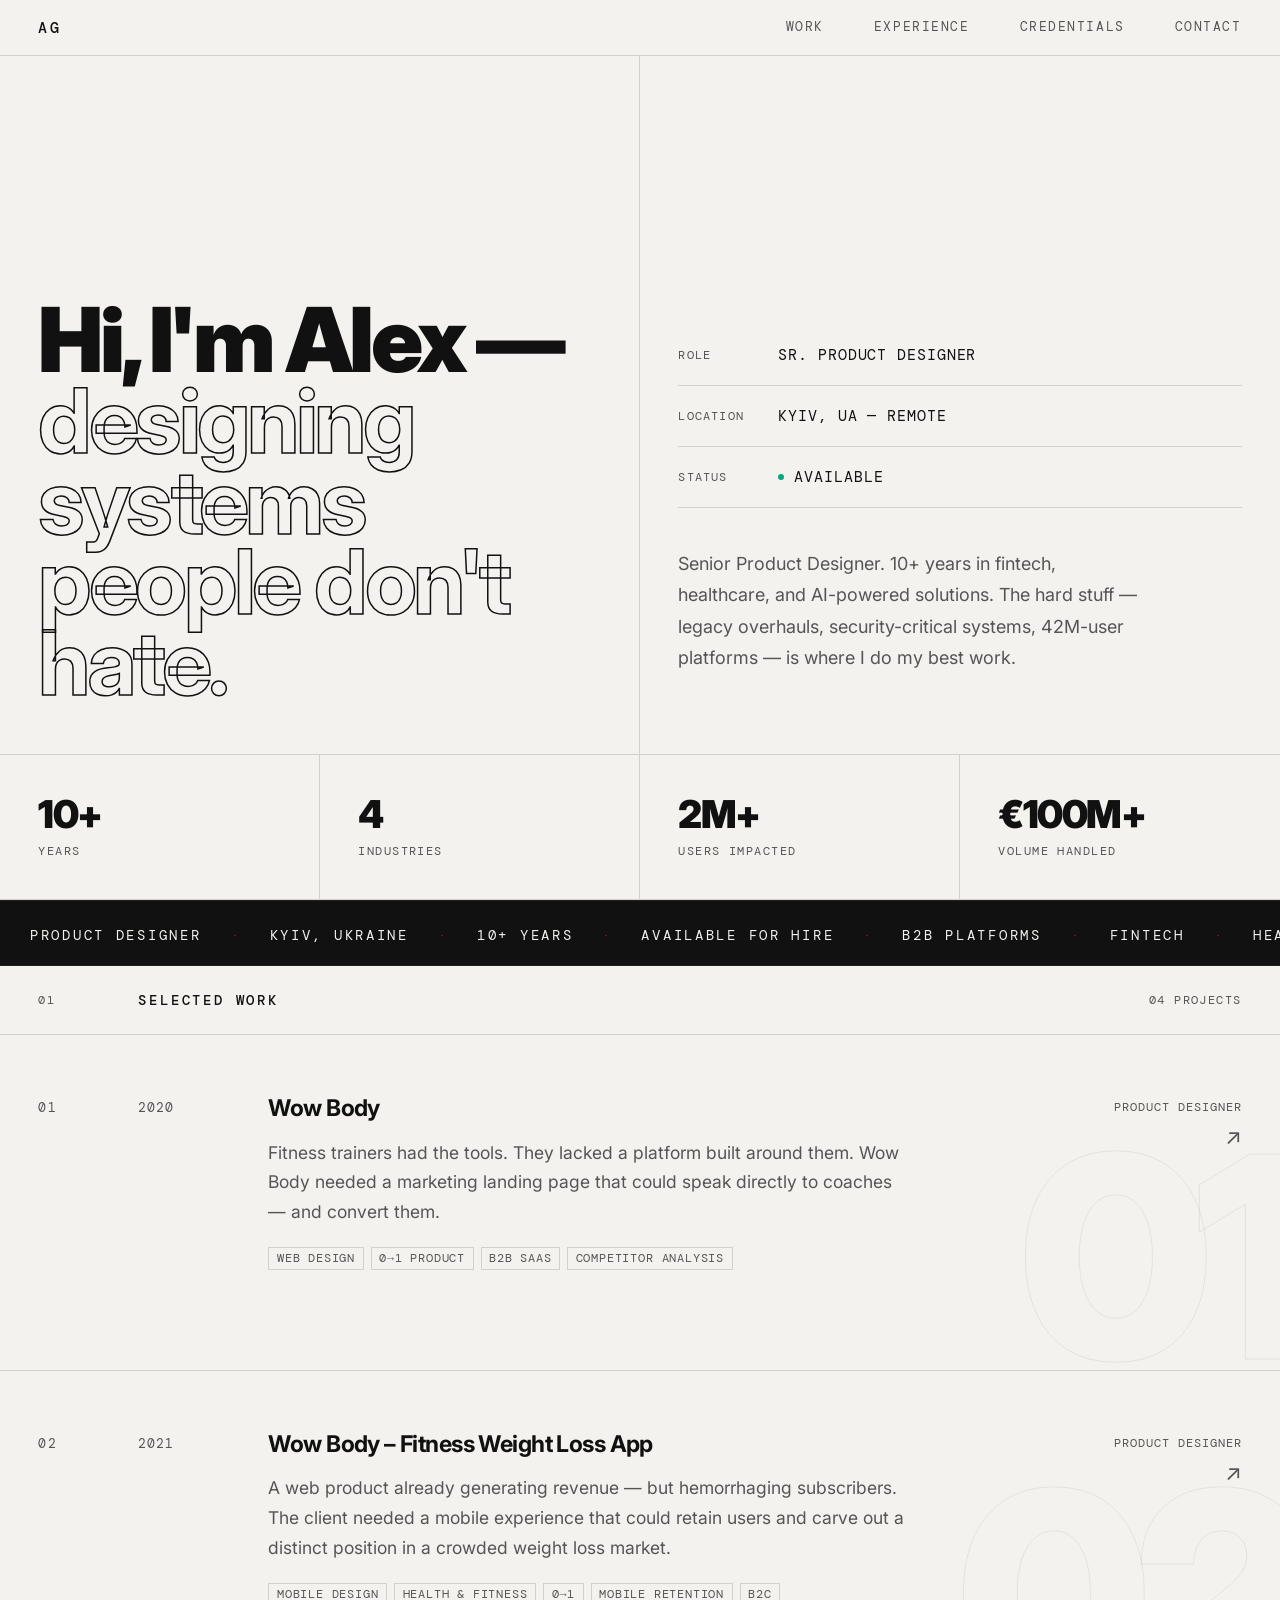
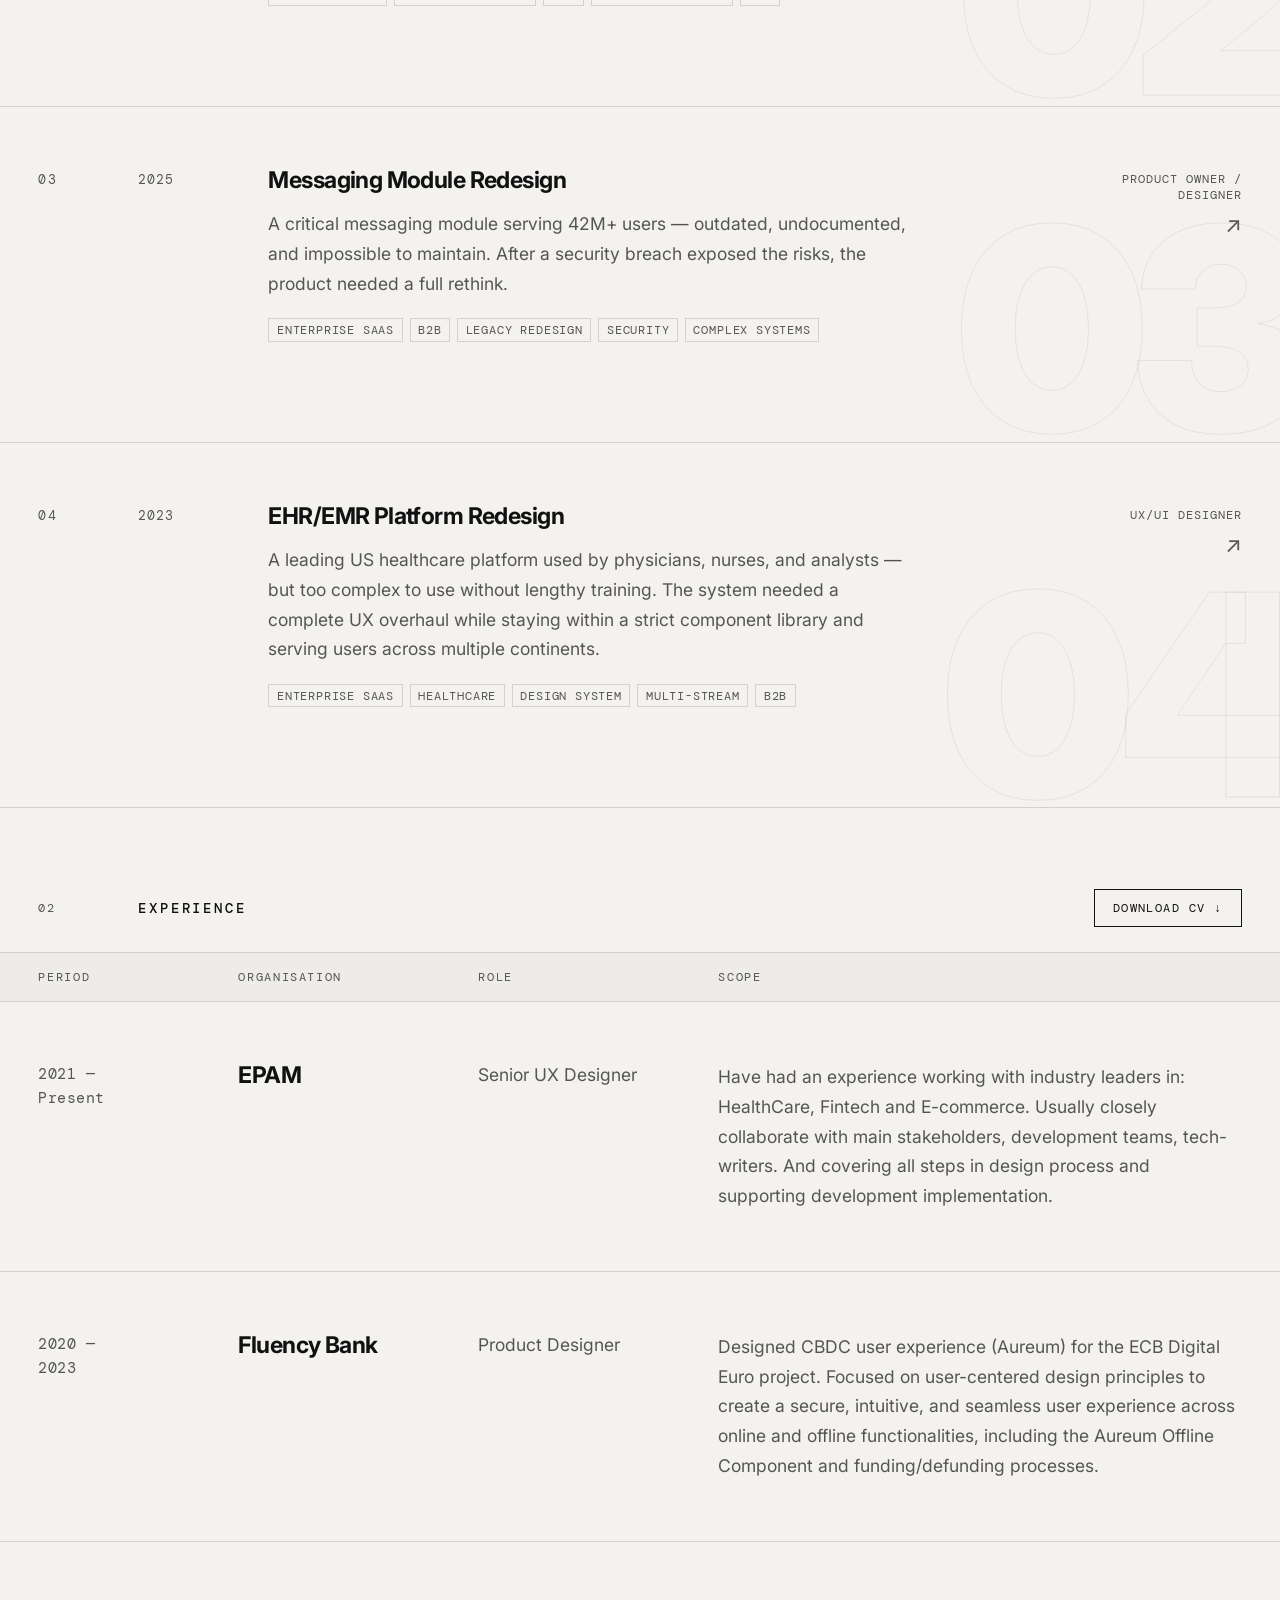
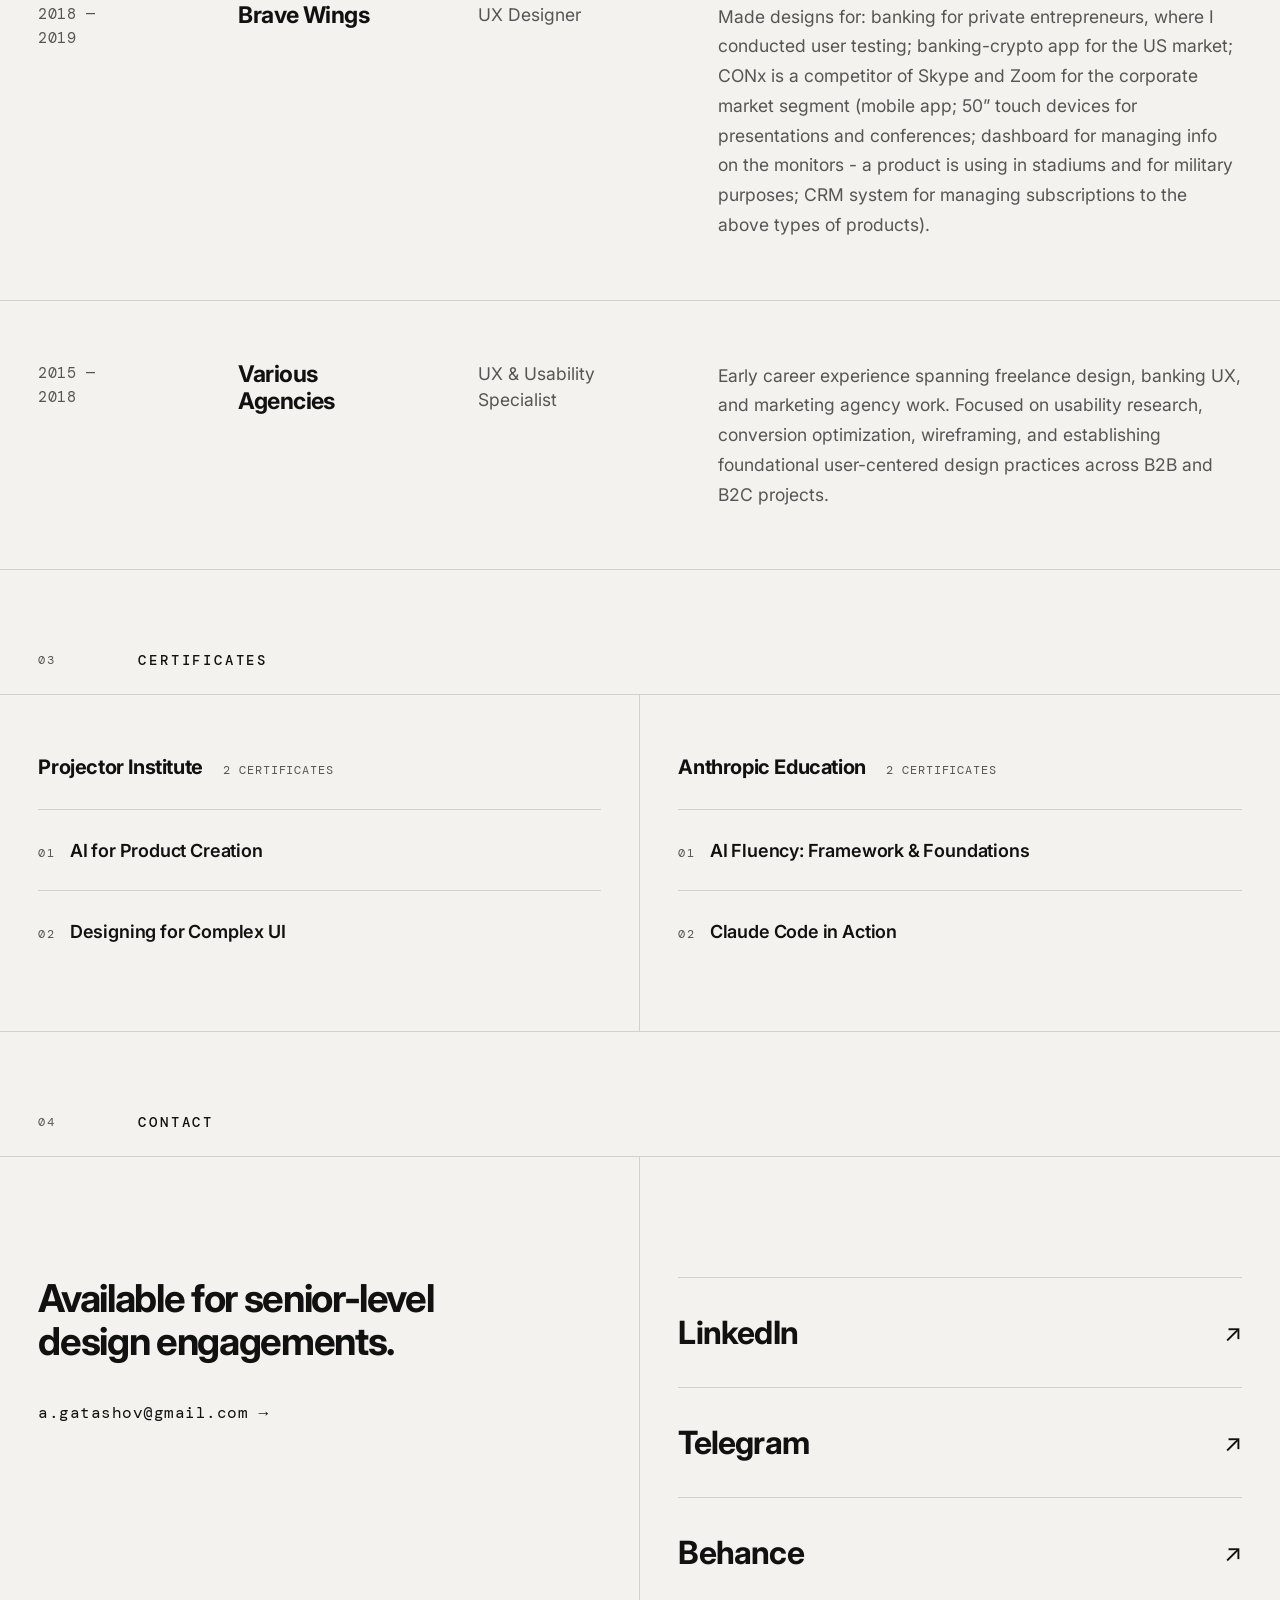
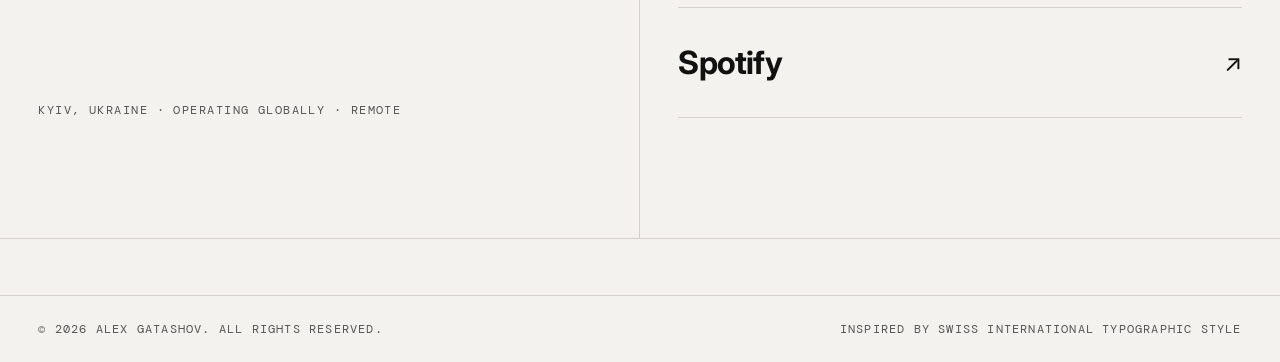
==== commit cb0f8a50: "Refine hero text stroke and mobile experience layout" ====
--- a/index.html
+++ b/index.html
@@ -48,7 +48,7 @@
         <div class="hero-headline">
           <h1>
             <span class="h1-solid">Hi, I'm Alex —</span>
-            <span class="h1-outline">Designing systems<br>people don't hate.</span>
+            <span class="h1-outline">designing systems people don't hate.</span>
           </h1>
         </div>
         <div class="hero-meta">
@@ -501,7 +501,7 @@
       </div>
 
       <article class="exp-row reveal" aria-label="EPAM, 2021 to present">
-        <div class="exp-period">2021 —<br>Present</div>
+        <div class="exp-period">2021 — <br class="mobile-inline">Present</div>
         <div class="exp-company">EPAM</div>
         <div class="exp-role">Senior UX Designer</div>
         <div class="exp-scope">Have had an experience working with industry leaders in: HealthCare, Fintech and
@@ -510,7 +510,7 @@
       </article>
 
       <article class="exp-row reveal" aria-label="Fluency Bank, 2020 to present">
-        <div class="exp-period">2020 —<br>2023</div>
+        <div class="exp-period">2020 — <br class="mobile-inline">2023</div>
         <div class="exp-company">Fluency Bank</div>
         <div class="exp-role">Product Designer</div>
         <div class="exp-scope">Designed CBDC user experience (Aureum) for the ECB Digital Euro project. Focused on
@@ -519,7 +519,7 @@
       </article>
 
       <article class="exp-row reveal" aria-label="Brave Wings, 2018 to 2019">
-        <div class="exp-period">2018 —<br>2019</div>
+        <div class="exp-period">2018 — <br class="mobile-inline">2019</div>
         <div class="exp-company">Brave Wings</div>
         <div class="exp-role">UX Designer</div>
         <div class="exp-scope">Made designs for: banking for private entrepreneurs, where I conducted user testing;
@@ -530,7 +530,7 @@
       </article>
 
       <article class="exp-row reveal" aria-label="Various Roles, 2015 to 2018">
-        <div class="exp-period">2015 —<br>2018</div>
+        <div class="exp-period">2015 — <br class="mobile-inline">2018</div>
         <div class="exp-company">Various<br>Agencies</div>
         <div class="exp-role">UX & Usability Specialist</div>
         <div class="exp-scope">Early career experience spanning freelance design, banking UX, and marketing agency work.
--- a/style.css
+++ b/style.css
@@ -14,6 +14,7 @@
   /* 5.86:1 on --bg — passes WCAG AA */
   --rule: #D4D1CB;
   --red: #E0001A;
+  --green: #06A77D;
   --sans: 'Inter', system-ui, sans-serif;
   --mono: 'DM Mono', 'Courier New', monospace;
   --nav-h: 56px;
@@ -184,10 +185,13 @@
 }
 
 .h1-outline {
+  font-family: var(--sans);
+  /* Same Inter — Swiss monoculture */
+  font-weight: 700;
+  /* Light vs the 900 solid — pure weight contrast */
   color: transparent;
-  -webkit-text-stroke: 3px var(--ink);
+  -webkit-text-stroke: 1.5px var(--ink);
   paint-order: stroke fill;
-  /* Swiss editorial: outlined type creates positive/negative tension */
 }
 
 .hero-meta {
@@ -1193,6 +1197,10 @@
     grid-column: 1;
   }
 
+  .exp-period .mobile-inline {
+    display: none;
+  }
+
   .exp-company {
     grid-row: 1;
     grid-column: 2;
@@ -1503,8 +1511,6 @@
   .exp-period {
     grid-row: unset;
     grid-column: unset;
-    color: var(--red);
-    font-size: 0.7rem;
   }
 
   .exp-company {
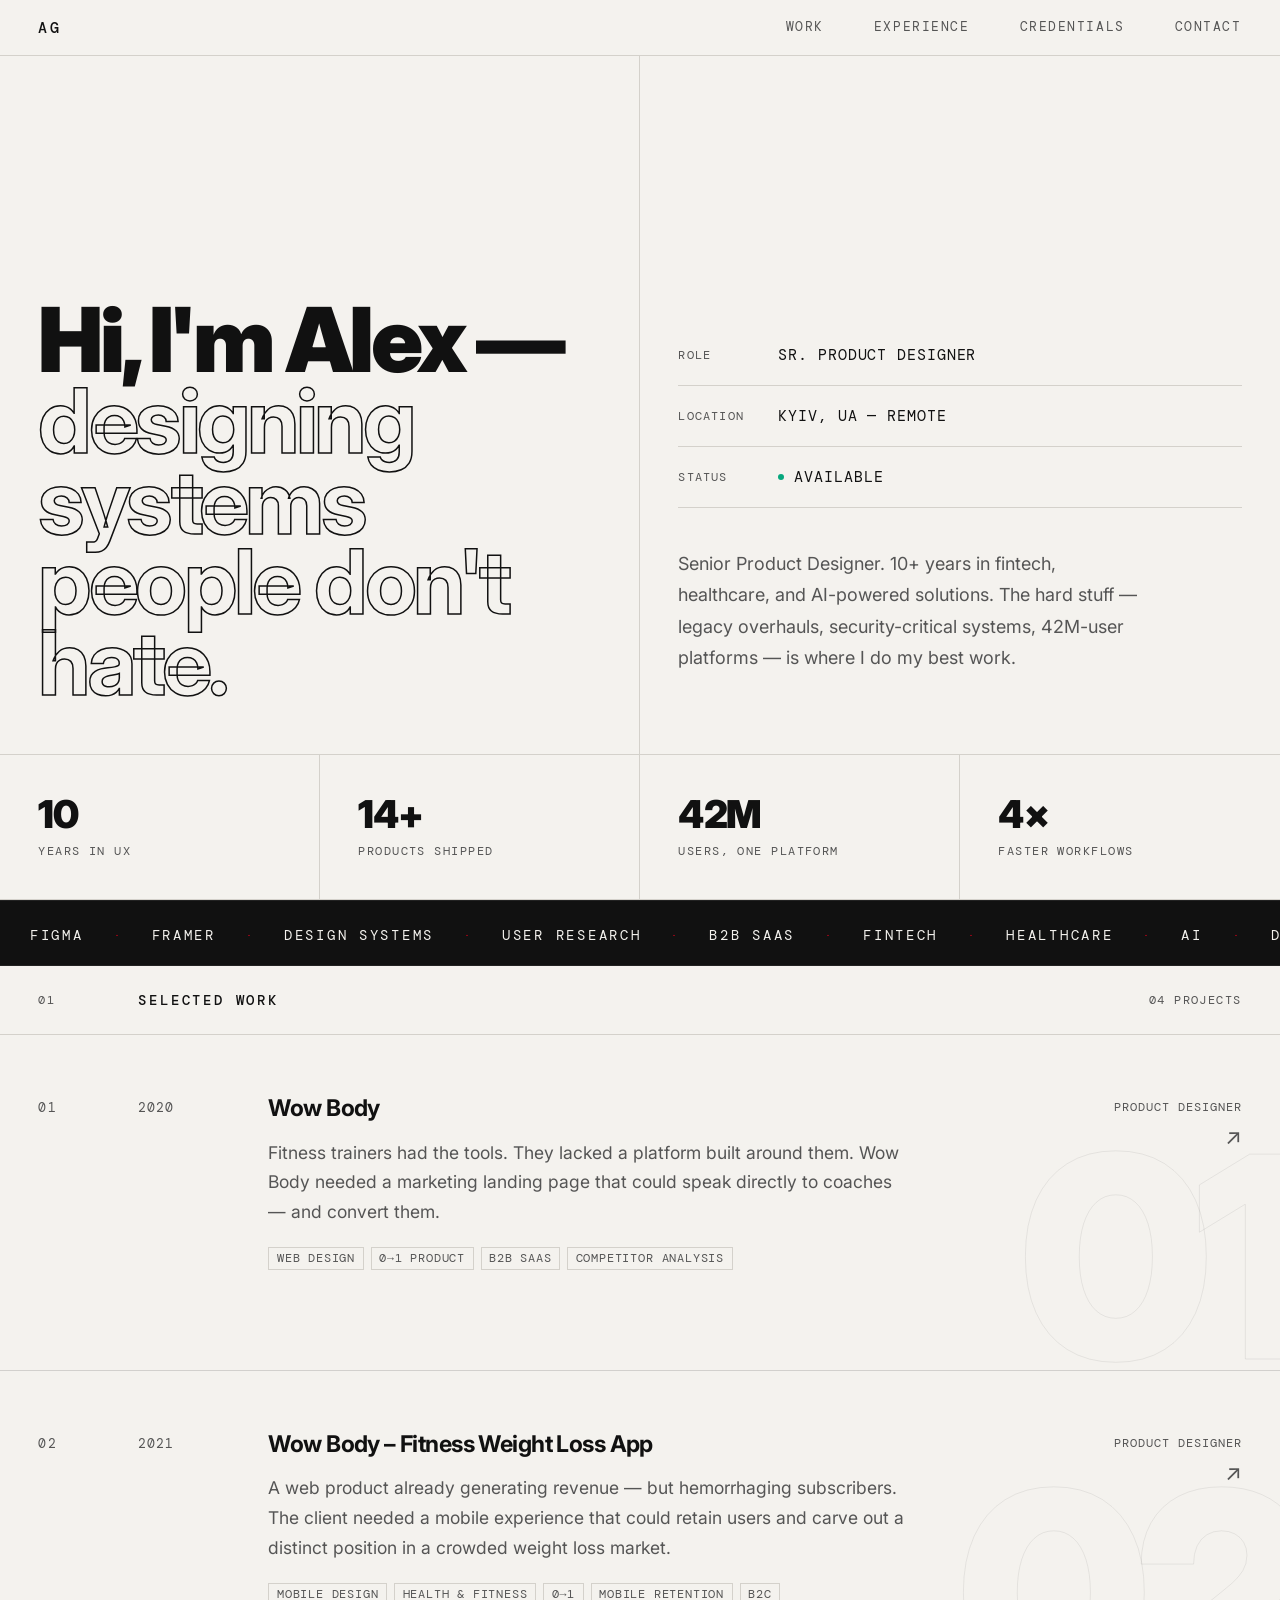
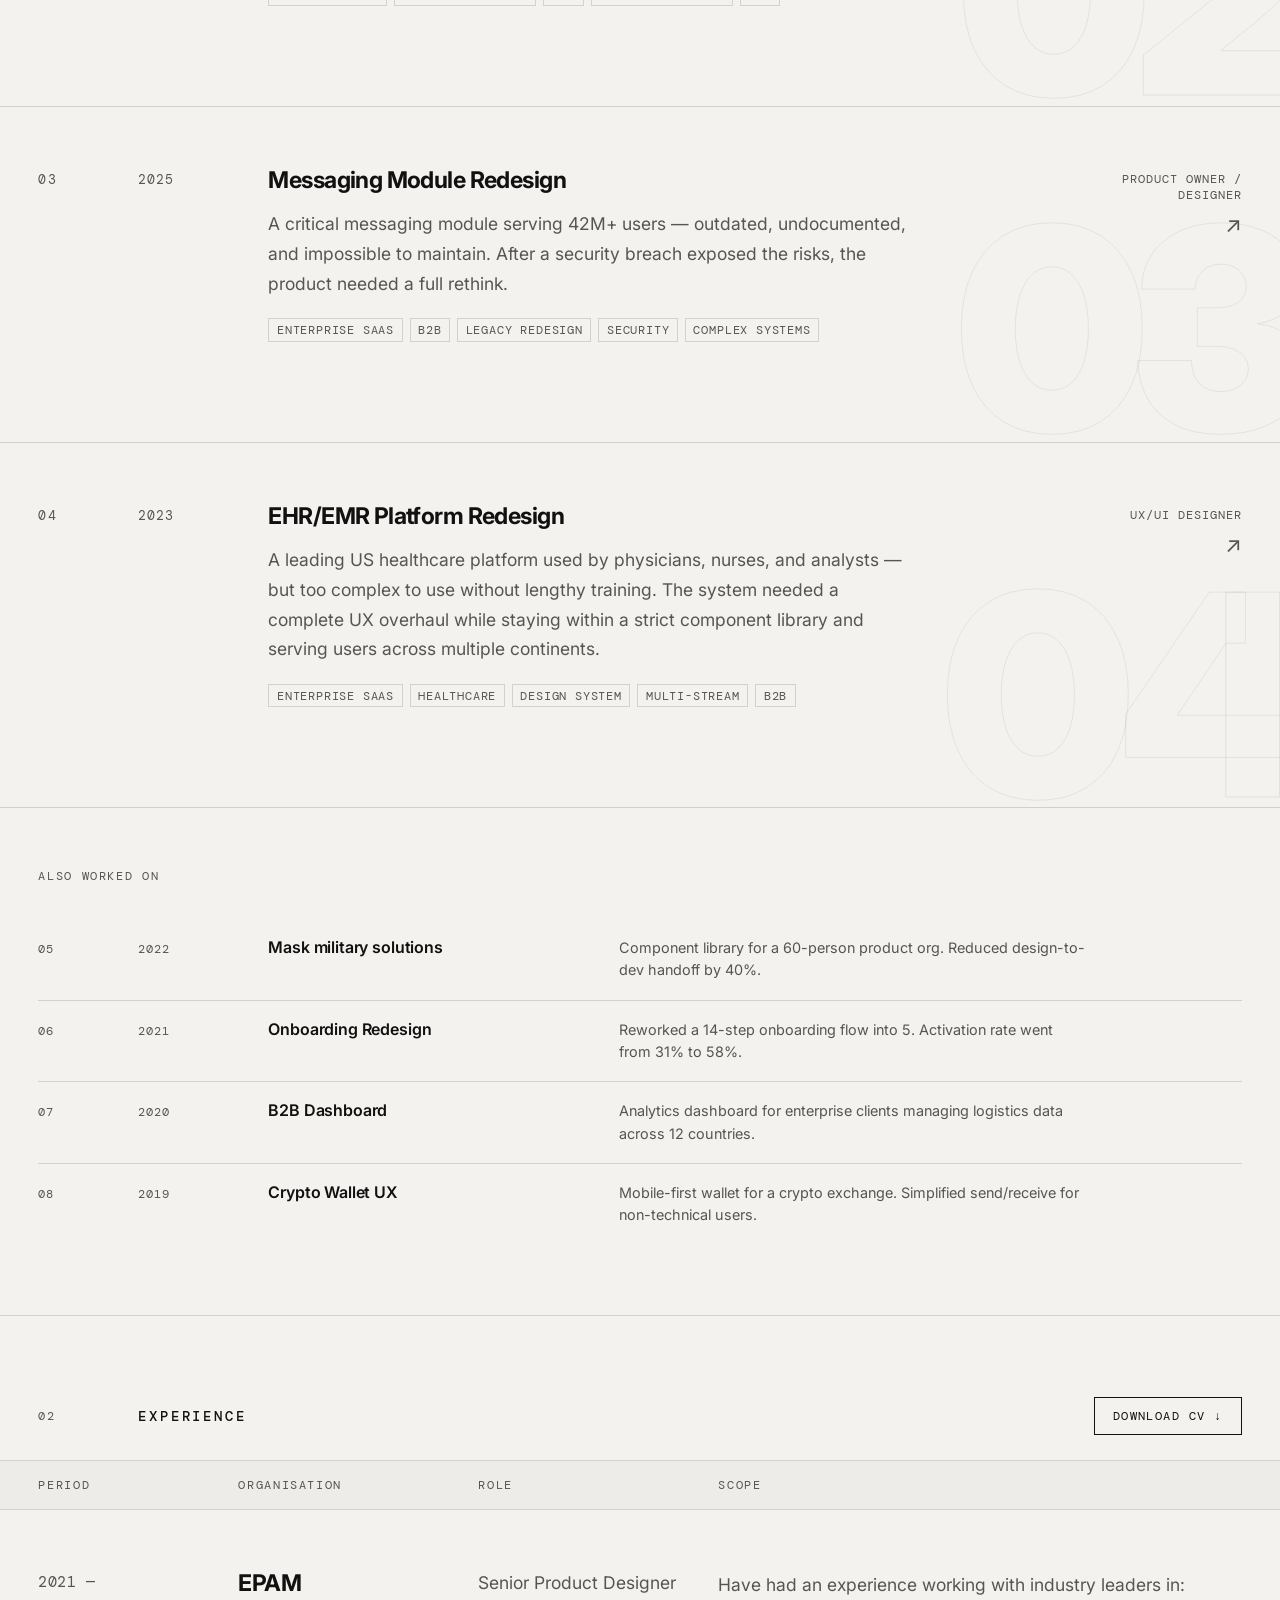
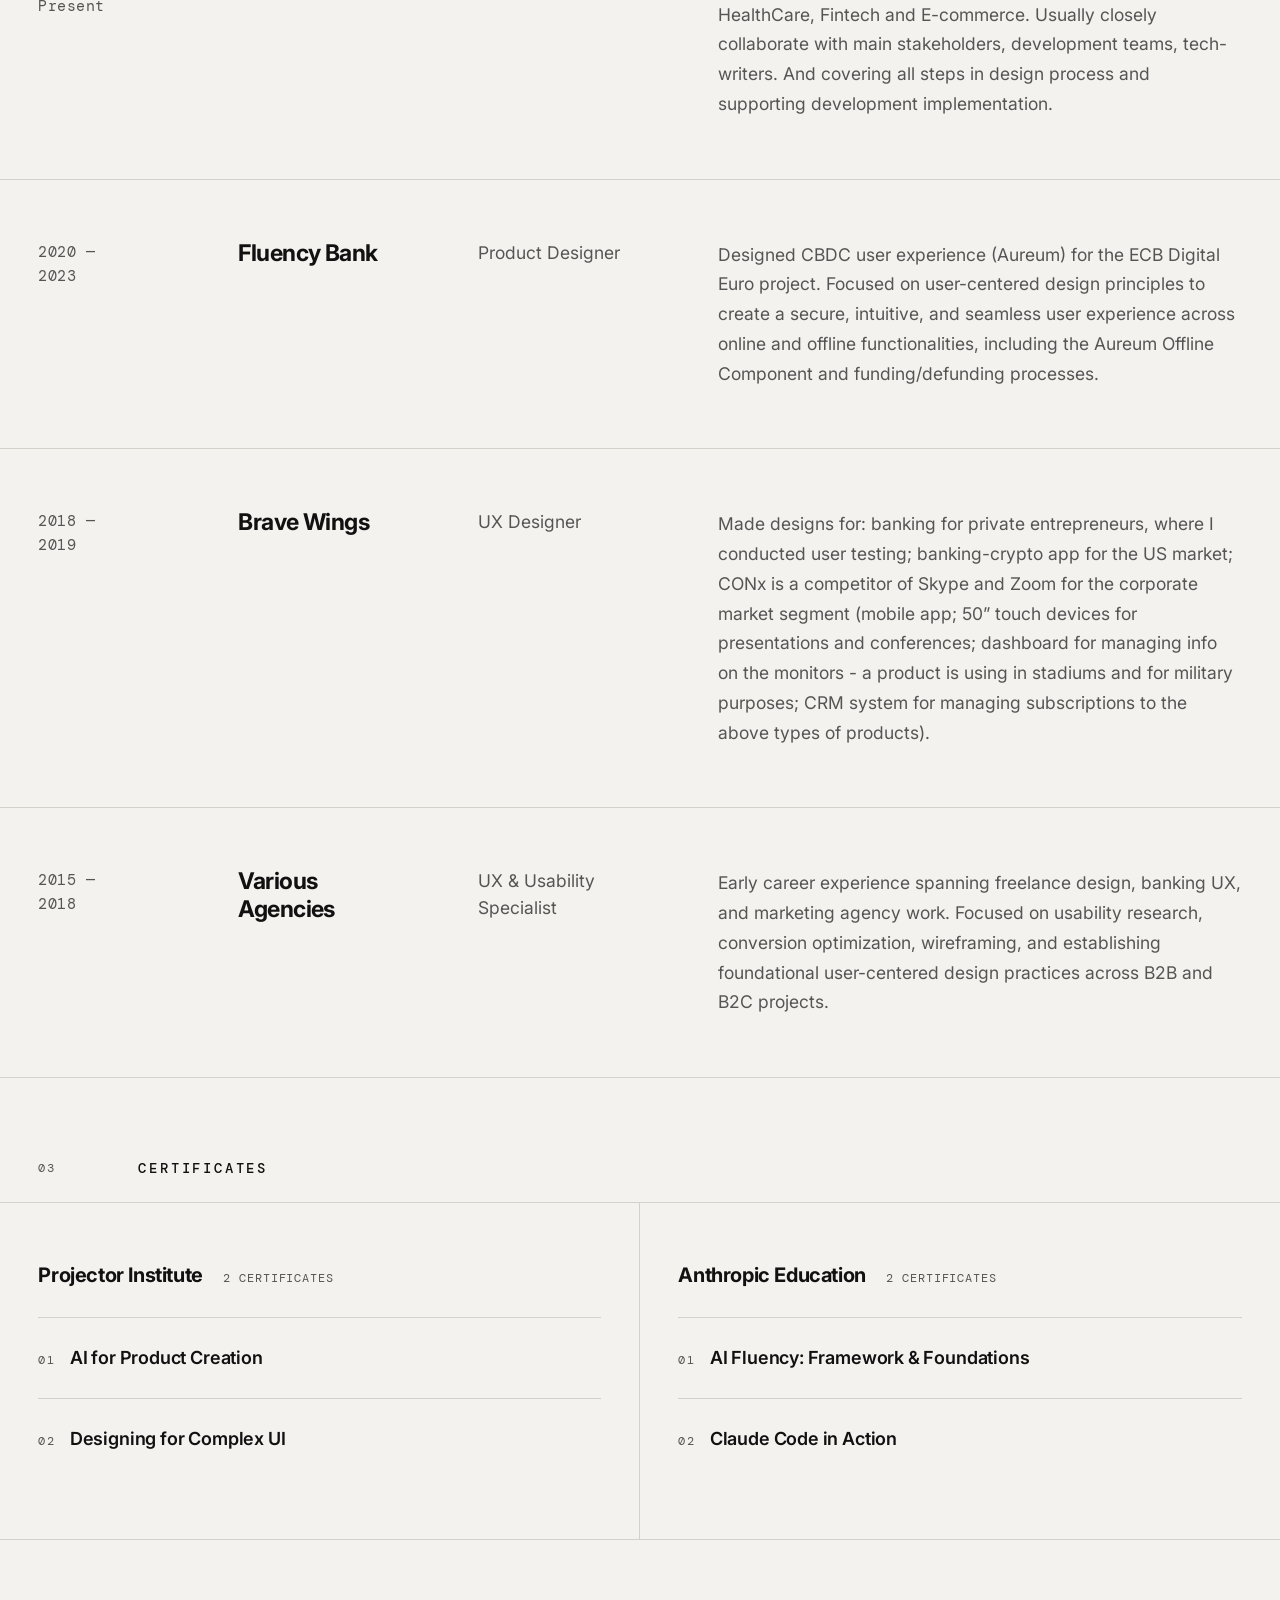
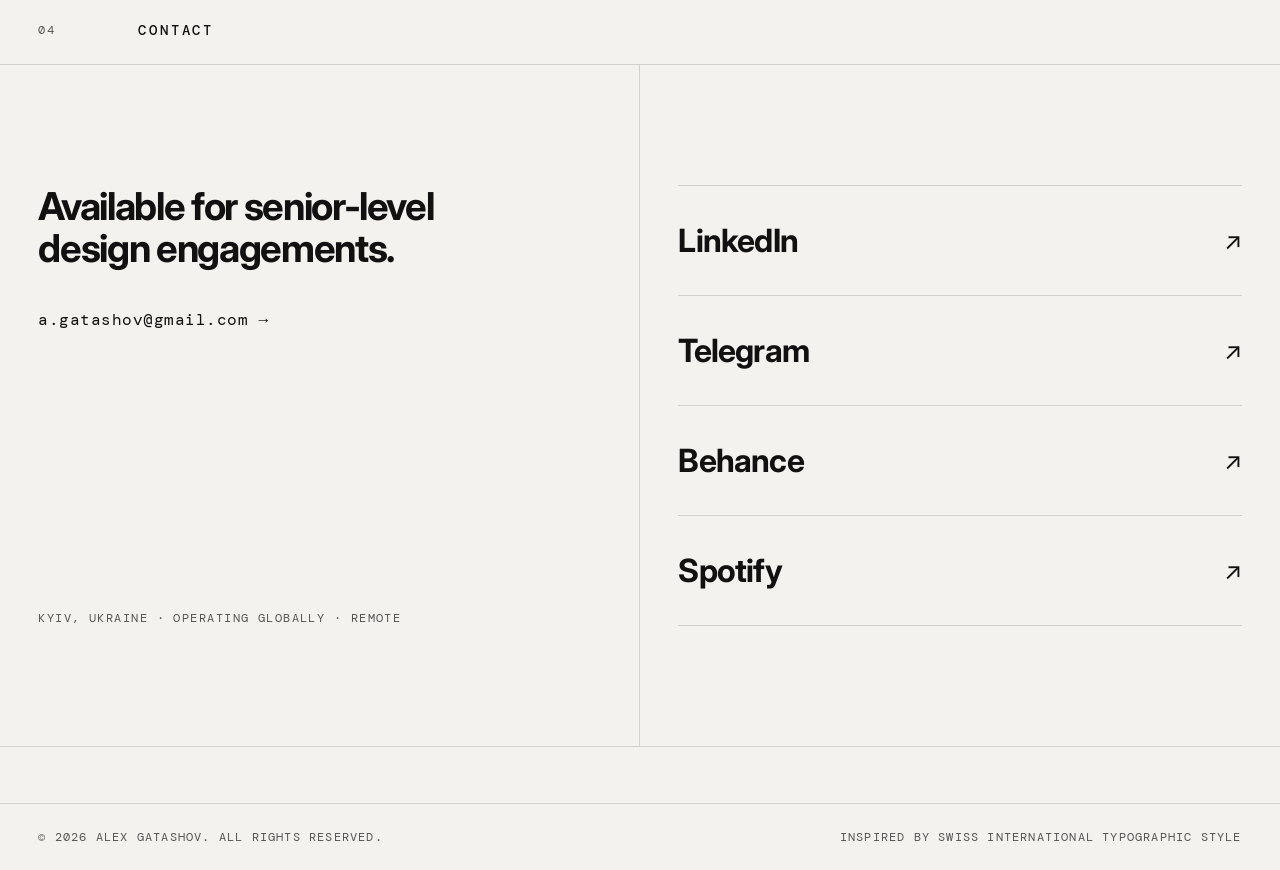
==== commit 84be08c4: "feat: replace video lightbox with scrollable media gallery, add "Also Worked On" section, and update" ====
--- a/index.html
+++ b/index.html
@@ -74,20 +74,20 @@
 
       <div class="hero-stats" aria-label="Key statistics">
         <div class="hero-stat">
-          <span class="stat-num" data-count="10" data-suffix="+">0+</span>
-          <span class="stat-label">Years</span>
+          <span class="stat-num" data-count="10" data-suffix="">10</span>
+          <span class="stat-label">Years in UX</span>
         </div>
         <div class="hero-stat">
-          <span class="stat-num">4</span>
-          <span class="stat-label">Industries</span>
+          <span class="stat-num">14+</span>
+          <span class="stat-label">Products Shipped</span>
         </div>
         <div class="hero-stat">
-          <span class="stat-num">2M+</span>
-          <span class="stat-label">Users Impacted</span>
+          <span class="stat-num">42M</span>
+          <span class="stat-label">Users, One Platform</span>
         </div>
         <div class="hero-stat">
-          <span class="stat-num">€100M+</span>
-          <span class="stat-label">Volume Handled</span>
+          <span class="stat-num">4×</span>
+          <span class="stat-label">Faster Workflows</span>
         </div>
       </div>
 
@@ -96,23 +96,35 @@
     <!-- Marquee ticker -->
     <div class="marquee-band" aria-hidden="true" role="presentation">
       <div class="marquee-track">
-        <span>PRODUCT DESIGNER</span><span class="m-dot">·</span>
-        <span>KYIV, UKRAINE</span><span class="m-dot">·</span>
-        <span>10+ YEARS</span><span class="m-dot">·</span>
-        <span>AVAILABLE FOR HIRE</span><span class="m-dot">·</span>
-        <span>B2B PLATFORMS</span><span class="m-dot">·</span>
+        <span>FIGMA</span><span class="m-dot">·</span>
+        <span>FRAMER</span><span class="m-dot">·</span>
+        <span>DESIGN SYSTEMS</span><span class="m-dot">·</span>
+        <span>USER RESEARCH</span><span class="m-dot">·</span>
+        <span>B2B SAAS</span><span class="m-dot">·</span>
         <span>FINTECH</span><span class="m-dot">·</span>
         <span>HEALTHCARE</span><span class="m-dot">·</span>
-        <span>LOGISTICS</span><span class="m-dot">·</span>
+        <span>AI</span><span class="m-dot">·</span>
+        <span>DISCOVERY</span><span class="m-dot">·</span>
+        <span>WORKSHOPS</span><span class="m-dot">·</span>
+        <span>DEV HANDOFFS</span><span class="m-dot">·</span>
+        <span>10 YEARS IN UX</span><span class="m-dot">·</span>
+        <span>KYIV, UA</span><span class="m-dot">·</span>
+        <span>REMOTE</span><span class="m-dot">·</span>
         <!-- duplicate for seamless loop -->
-        <span>PRODUCT DESIGNER</span><span class="m-dot">·</span>
-        <span>KYIV, UKRAINE</span><span class="m-dot">·</span>
-        <span>10+ YEARS</span><span class="m-dot">·</span>
-        <span>AVAILABLE FOR HIRE</span><span class="m-dot">·</span>
-        <span>B2B PLATFORMS</span><span class="m-dot">·</span>
+        <span>FIGMA</span><span class="m-dot">·</span>
+        <span>FRAMER</span><span class="m-dot">·</span>
+        <span>DESIGN SYSTEMS</span><span class="m-dot">·</span>
+        <span>USER RESEARCH</span><span class="m-dot">·</span>
+        <span>B2B SAAS</span><span class="m-dot">·</span>
         <span>FINTECH</span><span class="m-dot">·</span>
         <span>HEALTHCARE</span><span class="m-dot">·</span>
-        <span>LOGISTICS</span><span class="m-dot">·</span>
+        <span>AI</span><span class="m-dot">·</span>
+        <span>DISCOVERY</span><span class="m-dot">·</span>
+        <span>WORKSHOPS</span><span class="m-dot">·</span>
+        <span>DEV HANDOFFS</span><span class="m-dot">·</span>
+        <span>10 YEARS IN UX</span><span class="m-dot">·</span>
+        <span>KYIV, UA</span><span class="m-dot">·</span>
+        <span>REMOTE</span><span class="m-dot">·</span>
       </div>
     </div>
 
@@ -201,7 +213,16 @@
 
               </div>
             </div>
-            <div class="proj-media-container" data-video="src/projects/wow_body_LP_animation.mp4">
+            <div class="proj-media-container"
+              data-gallery='["src/projects/wow_body_LP_animation.mp4","src/projects/wow_body_lp_1.jpg","src/projects/wow_body_lp_2.jpg","src/projects/wow_body_lp_3.jpg"]'
+              data-gallery-label="Landing Page Walkthrough" role="button" tabindex="0"
+              aria-label="Open Wow Body gallery">
+              <div class="proj-gallery-thumbs">
+                <div class="proj-gallery-thumb-video">▶</div>
+                <img src="src/projects/wow_body_lp_1.jpg" alt="" loading="lazy">
+                <img src="src/projects/wow_body_lp_2.jpg" alt="" loading="lazy">
+                <img src="src/projects/wow_body_lp_3.jpg" alt="" loading="lazy">
+              </div>
               <span class="proj-media-label">Landing Page<br>Walkthrough ↗</span>
             </div>
           </div>
@@ -291,8 +312,16 @@
               </div>
             </div>
 
-            <div class="proj-media-container" data-video="src/projects/wow_body_app_animation.mp4">
-              <span class="proj-media-label">Case Study<br>Video ↗</span>
+            <div class="proj-media-container"
+              data-gallery='["src/projects/wow_body_app_animation.mp4","src/projects/wow_app_1.jpg","src/projects/wow_app_2.jpg","src/projects/wow_app_3.jpg","src/projects/wow_app_4.jpg"]'
+              data-gallery-label="Case Study" role="button" tabindex="0" aria-label="Open Wow Body App gallery">
+              <div class="proj-gallery-thumbs">
+                <div class="proj-gallery-thumb-video">▶</div>
+                <img src="src/projects/wow_app_1.jpg" alt="" loading="lazy">
+                <img src="src/projects/wow_app_2.jpg" alt="" loading="lazy">
+                <img src="src/projects/wow_app_3.jpg" alt="" loading="lazy">
+              </div>
+              <span class="proj-media-label">Case Study<br>Screens ↗</span>
             </div>
           </div>
         </article>
@@ -382,7 +411,15 @@
               </div>
             </div>
 
-            <div class="proj-media-container" data-video="https://www.w3schools.com/html/mov_bbb.mp4">
+            <div class="proj-media-container"
+              data-gallery='["src/projects/msg_1.jpg","src/projects/msg_2.jpg","src/projects/msg_3.jpg"]'
+              data-gallery-label="Redesign Walkthrough" role="button" tabindex="0"
+              aria-label="Open Messaging Module gallery">
+              <div class="proj-gallery-thumbs">
+                <img src="src/projects/msg_1.jpg" alt="" loading="lazy">
+                <img src="src/projects/msg_2.jpg" alt="" loading="lazy">
+                <img src="src/projects/msg_3.jpg" alt="" loading="lazy">
+              </div>
               <span class="proj-media-label">Redesign<br>Walkthrough ↗</span>
             </div>
           </div>
@@ -472,12 +509,61 @@
               </div>
             </div>
 
-            <div class="proj-media-container" data-video="https://www.w3schools.com/html/mov_bbb.mp4">
+            <div class="proj-media-container"
+              data-gallery='["src/projects/ehr_1.jpg","src/projects/ehr_2.jpg","src/projects/ehr_3.jpg","src/projects/ehr_4.jpg"]'
+              data-gallery-label="Platform Overview" role="button" tabindex="0" aria-label="Open EHR Platform gallery">
+              <div class="proj-gallery-thumbs">
+                <img src="src/projects/ehr_1.jpg" alt="" loading="lazy">
+                <img src="src/projects/ehr_2.jpg" alt="" loading="lazy">
+                <img src="src/projects/ehr_3.jpg" alt="" loading="lazy">
+                <img src="src/projects/ehr_4.jpg" alt="" loading="lazy">
+              </div>
               <span class="proj-media-label">Platform<br>Overview ↗</span>
             </div>
           </div>
         </article>
       </div>
+
+      <!-- Also worked on -->
+      <div class="also-worked-on">
+        <p class="also-label">Also worked on</p>
+        <div class="also-grid">
+
+          <div class="also-item">
+            <span class="also-index">05</span>
+            <span class="also-year">2022</span>
+            <span class="also-name">Mask military solutions</span>
+            <span class="also-desc">Component library for a 60-person product org. Reduced design-to-dev handoff by
+              40%.</span>
+          </div>
+
+          <div class="also-item">
+            <span class="also-index">06</span>
+            <span class="also-year">2021</span>
+            <span class="also-name">Onboarding Redesign</span>
+            <span class="also-desc">Reworked a 14-step onboarding flow into 5. Activation rate went from 31% to
+              58%.</span>
+          </div>
+
+          <div class="also-item">
+            <span class="also-index">07</span>
+            <span class="also-year">2020</span>
+            <span class="also-name">B2B Dashboard</span>
+            <span class="also-desc">Analytics dashboard for enterprise clients managing logistics data across 12
+              countries.</span>
+          </div>
+
+          <div class="also-item">
+            <span class="also-index">08</span>
+            <span class="also-year">2019</span>
+            <span class="also-name">Crypto Wallet UX</span>
+            <span class="also-desc">Mobile-first wallet for a crypto exchange. Simplified send/receive for non-technical
+              users.</span>
+          </div>
+
+        </div>
+      </div>
+
     </section>
 
     <div class="section-spacer" aria-hidden="true"></div>
@@ -503,7 +589,7 @@
       <article class="exp-row reveal" aria-label="EPAM, 2021 to present">
         <div class="exp-period">2021 — <br class="mobile-inline">Present</div>
         <div class="exp-company">EPAM</div>
-        <div class="exp-role">Senior UX Designer</div>
+        <div class="exp-role">Senior Product Designer</div>
         <div class="exp-scope">Have had an experience working with industry leaders in: HealthCare, Fintech and
           E-commerce. Usually closely collaborate with main stakeholders, development teams, tech-writers. And covering
           all steps in design process and supporting development implementation.</div>
@@ -532,7 +618,7 @@
       <article class="exp-row reveal" aria-label="Various Roles, 2015 to 2018">
         <div class="exp-period">2015 — <br class="mobile-inline">2018</div>
         <div class="exp-company">Various<br>Agencies</div>
-        <div class="exp-role">UX & Usability Specialist</div>
+        <div class="exp-role">UX &amp; Usability Specialist</div>
         <div class="exp-scope">Early career experience spanning freelance design, banking UX, and marketing agency work.
           Focused on usability research, conversion optimization, wireframing, and establishing foundational
           user-centered design practices across B2B and B2C projects.</div>
@@ -657,11 +743,17 @@
   </footer>
 
 
-  <!-- Video Lightbox -->
-  <div class="video-lightbox" id="video-lightbox" aria-hidden="true">
-    <div class="video-lightbox-backdrop"></div>
-    <div class="video-lightbox-content">
-      <video id="lightbox-video" muted playsinline autoplay></video>
+  <!-- Image / Video Gallery Lightbox (vertical scroll) -->
+  <div class="img-lightbox" id="img-lightbox" aria-modal="true" aria-hidden="true" role="dialog">
+    <div class="img-lightbox-backdrop" id="img-lightbox-backdrop"></div>
+    <button class="img-lightbox-close" id="img-lightbox-close" aria-label="Close gallery">&#x2715;</button>
+    <div class="img-lightbox-scroll" id="img-lightbox-scroll">
+      <!-- gallery items injected by JS -->
+    </div>
+    <div class="img-lightbox-hud">
+      <button class="img-lightbox-nav img-lightbox-prev" id="img-lightbox-prev" aria-label="Previous">&#x2191;</button>
+      <span class="img-lightbox-counter" id="img-lightbox-counter">1 / 1</span>
+      <button class="img-lightbox-nav img-lightbox-next" id="img-lightbox-next" aria-label="Next">&#x2193;</button>
     </div>
   </div>
 
--- a/style.css
+++ b/style.css
@@ -562,6 +562,67 @@
   padding-bottom: 3.5rem;
 }
 
+/* ---- ALSO WORKED ON ---- */
+.also-worked-on {
+  border-top: 1px solid rgba(17, 17, 17, 0.15);
+  padding: 3rem 3vw 3.5rem;
+}
+
+.also-label {
+  font-family: var(--mono);
+  font-size: 0.58rem;
+  letter-spacing: 0.14em;
+  text-transform: uppercase;
+  color: var(--dim);
+  margin-bottom: 1.75rem;
+}
+
+.also-grid {
+  display: flex;
+  flex-direction: column;
+}
+
+.also-item {
+  display: grid;
+  grid-template-columns: 60px 90px 1fr 2fr;
+  gap: 0 2rem;
+  align-items: baseline;
+  padding: 0.9rem 0;
+  border-bottom: 1px solid var(--rule);
+}
+
+.also-item:last-child {
+  border-bottom: none;
+}
+
+.also-index {
+  font-family: var(--mono);
+  font-size: 0.6rem;
+  color: var(--dim);
+  letter-spacing: 0.08em;
+}
+
+.also-year {
+  font-family: var(--mono);
+  font-size: 0.6rem;
+  color: var(--dim);
+  letter-spacing: 0.06em;
+}
+
+.also-name {
+  font-size: 0.8rem;
+  font-weight: 600;
+  letter-spacing: -0.01em;
+  color: var(--ink);
+}
+
+.also-desc {
+  font-size: 0.72rem;
+  color: var(--dim);
+  line-height: 1.55;
+  max-width: 52ch;
+}
+
 /* Hover zone sits in col 4 */
 .proj-media-container {
   grid-column: 4;
@@ -570,33 +631,18 @@
   display: flex;
   align-items: center;
   justify-content: center;
-  padding: 1.5rem 1rem;
-  border: 1px solid var(--rule);
+  /* Consistent thumbnail height — 2:3 portrait feels right for screens */
+  aspect-ratio: 3 / 2;
+  overflow: hidden;
   background: var(--ink);
+  border: 1px solid rgba(17,17,17,0.15);
   cursor: pointer;
   order: 2;
-  transition: background 0.2s ease-out, border-color 0.2s ease-out;
+  transition: border-color 0.2s ease-out;
 }
 
 .proj-media-container:hover {
-  background: #1a1a1a;
   border-color: var(--dim);
-}
-
-.proj-media-label {
-  font-family: var(--mono);
-  font-size: 0.6rem;
-  letter-spacing: 0.1em;
-  text-transform: uppercase;
-  color: var(--bg);
-  text-align: center;
-  line-height: 1.8;
-  user-select: none;
-  transition: color 0.2s ease-out;
-}
-
-.proj-media-container:hover .proj-media-label {
-  color: var(--red);
 }
 
 /* Text panel in col 3 — matches .proj-desc sizing */
@@ -746,58 +792,231 @@
   line-height: 1.5;
 }
 
-/* ================================================
-   VIDEO LIGHTBOX
-   ================================================ */
-.video-lightbox {
-  position: fixed;
-  top: 0;
-  left: 0;
+/* Thumbnail grid inside proj-media-container */
+.proj-gallery-thumbs {
+  position: absolute;
+  inset: 0;
+  display: grid;
+  grid-template-columns: 1fr 1fr;
+  gap: 2px;
+  overflow: hidden;
+}
+
+.proj-gallery-thumbs img {
   width: 100%;
   height: 100%;
-  z-index: 999;
+  object-fit: cover;
+  display: block;
+  opacity: 0.75;
+  transition: opacity 0.25s ease-out;
+}
+
+.proj-media-container:hover .proj-gallery-thumbs img {
+  opacity: 0.55;
+}
+
+/* Video slot in the thumbnail grid */
+.proj-gallery-thumb-video {
+  background: #1a1a1a;
   display: flex;
   align-items: center;
   justify-content: center;
+  font-size: 1.4rem;
+  color: rgba(255,255,255,0.6);
+  transition: color 0.2s ease-out;
+}
+
+.proj-media-container:hover .proj-gallery-thumb-video {
+  color: rgba(255,255,255,0.9);
+}
+
+.proj-media-label {
+  position: relative;
+  z-index: 1;
+  font-family: var(--mono);
+  font-size: 0.6rem;
+  letter-spacing: 0.1em;
+  text-transform: uppercase;
+  color: #fff;
+  text-align: center;
+  line-height: 1.8;
+  user-select: none;
+  transition: color 0.2s ease-out;
+}
+
+.proj-media-container:hover .proj-media-label {
+  color: var(--red);
+}
+
+/* ================================================
+   IMAGE / VIDEO GALLERY LIGHTBOX — vertical scroll
+   ================================================ */
+.img-lightbox {
+  position: fixed;
+  inset: 0;
+  z-index: 1000;
   opacity: 0;
-  /* Always passthrough — initial image is the hover zone */
   pointer-events: none;
-  transition: opacity 0.25s ease-out;
-}
-
-.video-lightbox.open {
+  transition: opacity 0.3s ease-out;
+}
+
+.img-lightbox.open {
   opacity: 1;
-  /* pointer-events remain none — mouse goes through to thumbnail */
-}
-
-.video-lightbox-backdrop {
+  pointer-events: all;
+}
+
+.img-lightbox-backdrop {
   position: absolute;
-  top: 0;
-  left: 0;
+  inset: 0;
+  background: rgba(0, 0, 0, 0.95);
+  cursor: pointer;
+}
+
+/* Full-height scrollable column — full-width, centered content */
+.img-lightbox-scroll {
+  position: absolute;
+  inset: 0;
+  z-index: 1;
+  overflow-y: auto;
+  overflow-x: hidden;
+  overscroll-behavior: contain;
+  padding: 3.5rem 0 6rem; /* top: room for close btn, bottom: room for HUD */
+  scrollbar-width: thin;
+  scrollbar-color: rgba(255,255,255,0.12) transparent;
+}
+
+.img-lightbox-scroll::-webkit-scrollbar { width: 4px; }
+.img-lightbox-scroll::-webkit-scrollbar-track { background: transparent; }
+.img-lightbox-scroll::-webkit-scrollbar-thumb {
+  background: rgba(255,255,255,0.12);
+  border-radius: 2px;
+}
+
+/* Each gallery item — centered, max width, spaced */
+.gallery-item {
+  display: flex;
+  align-items: flex-start;
+  justify-content: center;
+  margin: 0 auto 3px; /* 3px gap between items */
+  max-width: min(92vw, 1200px);
+  position: relative;
+  background: #111; /* fallback while loading */
+}
+
+.gallery-item:first-child { margin-top: 0; }
+
+/* Images */
+.gallery-item img {
+  display: block;
   width: 100%;
-  height: 100%;
-  background: rgba(0, 0, 0, 0.88);
+  height: auto;
+  user-select: none;
+  /* Fade in once loaded */
+  opacity: 0;
+  transition: opacity 0.4s ease-out;
+}
+
+.gallery-item img.loaded {
+  opacity: 1;
+}
+
+/* Videos */
+.gallery-item video {
+  display: block;
+  width: 100%;
+  height: auto;
+  /* Keep video within viewport height so controls stay in frame */
+  max-height: 88vh;
+  background: #000;
+  object-fit: contain;
+}
+
+/* Loading shimmer placeholder */
+.gallery-item-placeholder {
+  width: 100%;
+  aspect-ratio: 16 / 9; /* rough default; updated by JS when dims known */
+  background: linear-gradient(
+    90deg,
+    rgba(255,255,255,0.04) 0%,
+    rgba(255,255,255,0.09) 50%,
+    rgba(255,255,255,0.04) 100%
+  );
+  background-size: 200% 100%;
+  animation: shimmer 1.6s linear infinite;
+}
+
+@keyframes shimmer {
+  0%   { background-position: 200% 0; }
+  100% { background-position: -200% 0; }
+}
+
+/* Close button — top right, above scroll */
+.img-lightbox-close {
+  position: fixed;
+  top: 1rem;
+  right: 1.25rem;
+  z-index: 2;
+  background: rgba(0,0,0,0.6);
+  border: 1px solid rgba(255,255,255,0.18);
+  color: #fff;
+  width: 2.2rem;
+  height: 2.2rem;
+  font-size: 0.95rem;
+  cursor: pointer;
+  display: flex;
+  align-items: center;
+  justify-content: center;
+  transition: border-color 0.2s ease-out, color 0.2s ease-out;
+  backdrop-filter: blur(6px);
+}
+
+.img-lightbox-close:hover {
+  border-color: var(--red);
+  color: var(--red);
+}
+
+/* HUD bar — bottom center: prev counter next */
+.img-lightbox-hud {
+  position: fixed;
+  bottom: 1.25rem;
+  left: 50%;
+  transform: translateX(-50%);
+  z-index: 2;
+  display: flex;
+  align-items: center;
+  gap: 1rem;
+  background: rgba(0,0,0,0.65);
+  border: 1px solid rgba(255,255,255,0.1);
+  padding: 0.4rem 0.75rem;
   backdrop-filter: blur(8px);
-  -webkit-backdrop-filter: blur(8px);
-  pointer-events: none;
-}
-
-.video-lightbox-content {
-  position: relative;
-  width: 90vw;
-  max-width: 1200px;
-  aspect-ratio: 16 / 9;
-  z-index: 1;
-  background: #000;
-  border: 1px solid rgba(255, 255, 255, 0.08);
-  overflow: hidden;
-}
-
-.video-lightbox-content video {
-  width: 100%;
-  height: 100%;
-  object-fit: contain;
-  display: block;
+}
+
+.img-lightbox.single .img-lightbox-hud {
+  display: none; /* nothing to navigate with 1 item */
+}
+
+.img-lightbox-nav {
+  background: none;
+  border: none;
+  color: rgba(255,255,255,0.6);
+  font-size: 0.95rem;
+  cursor: pointer;
+  padding: 0.1rem 0.3rem;
+  line-height: 1;
+  transition: color 0.15s ease-out;
+}
+
+.img-lightbox-nav:hover {
+  color: #fff;
+}
+
+.img-lightbox-counter {
+  font-family: var(--mono);
+  font-size: 0.58rem;
+  letter-spacing: 0.14em;
+  color: rgba(255,255,255,0.5);
+  min-width: 3.5ch;
+  text-align: center;
 }
 
 .project-row {
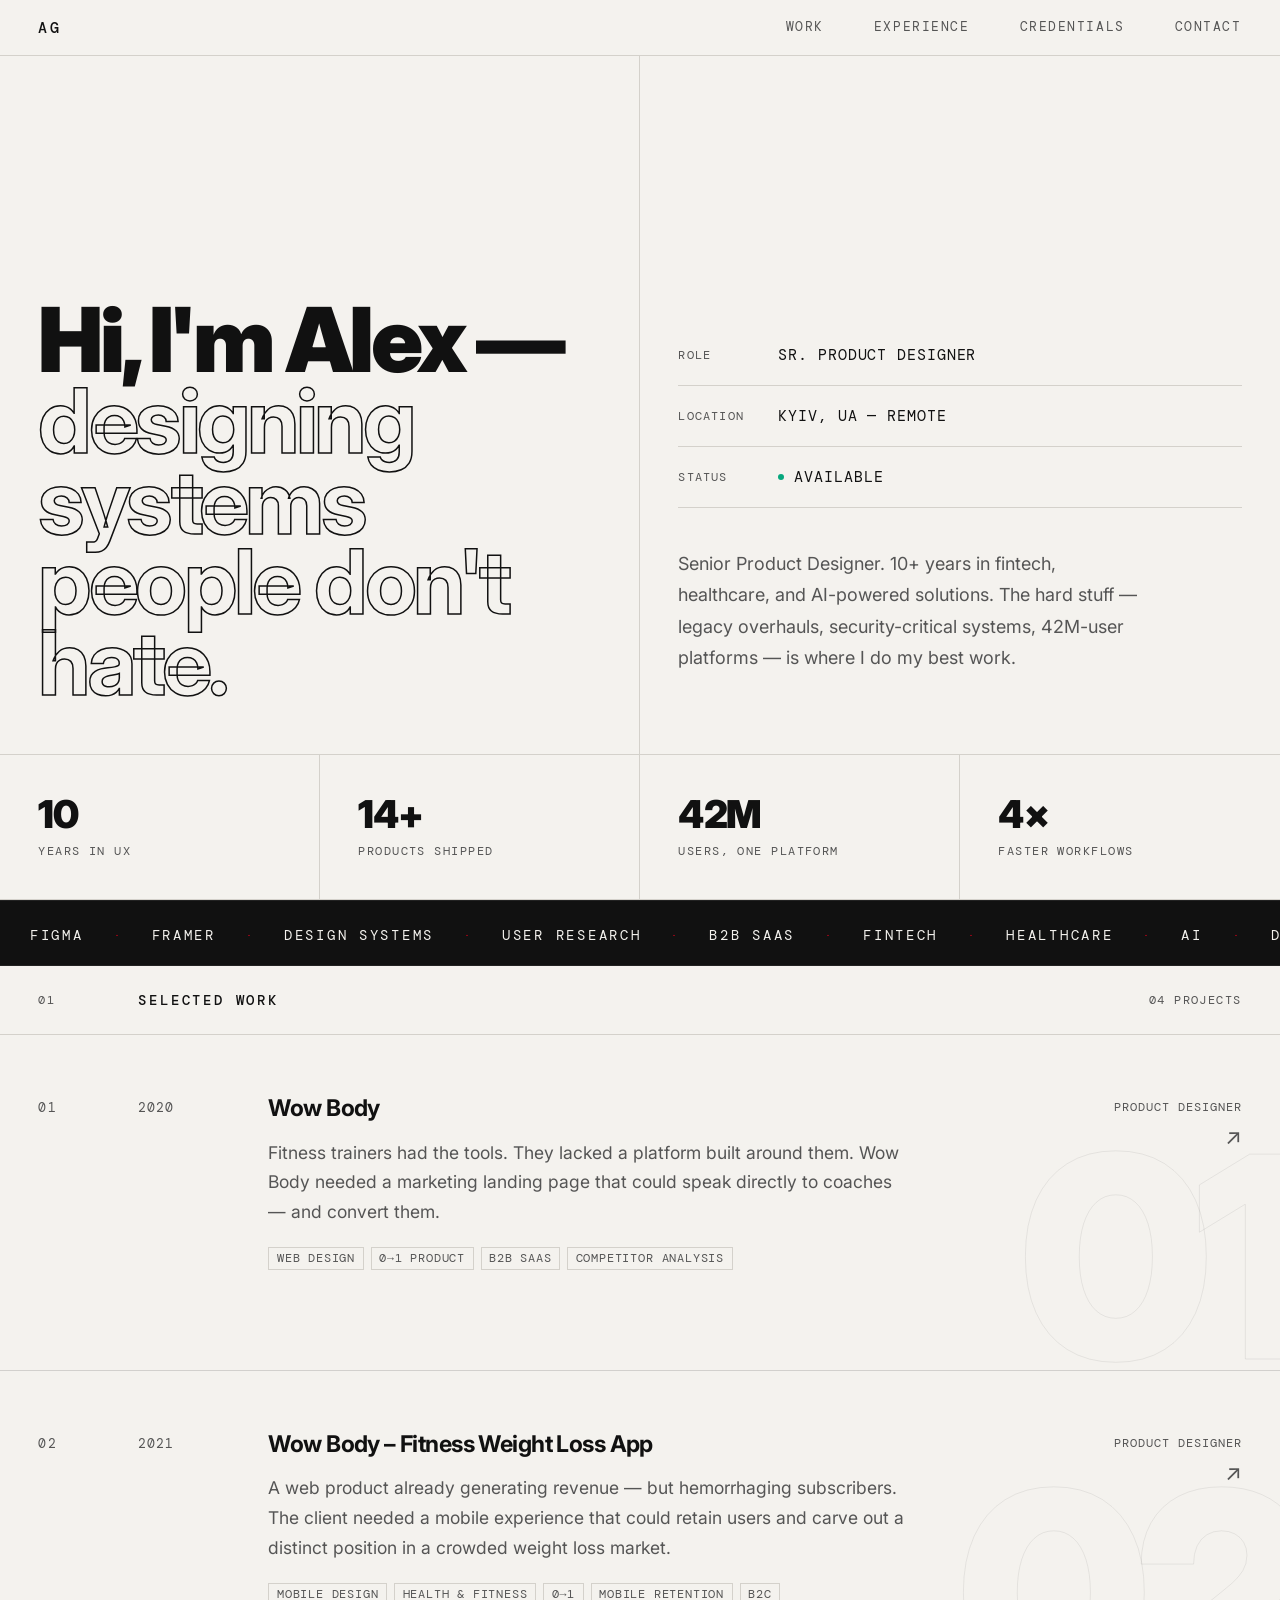
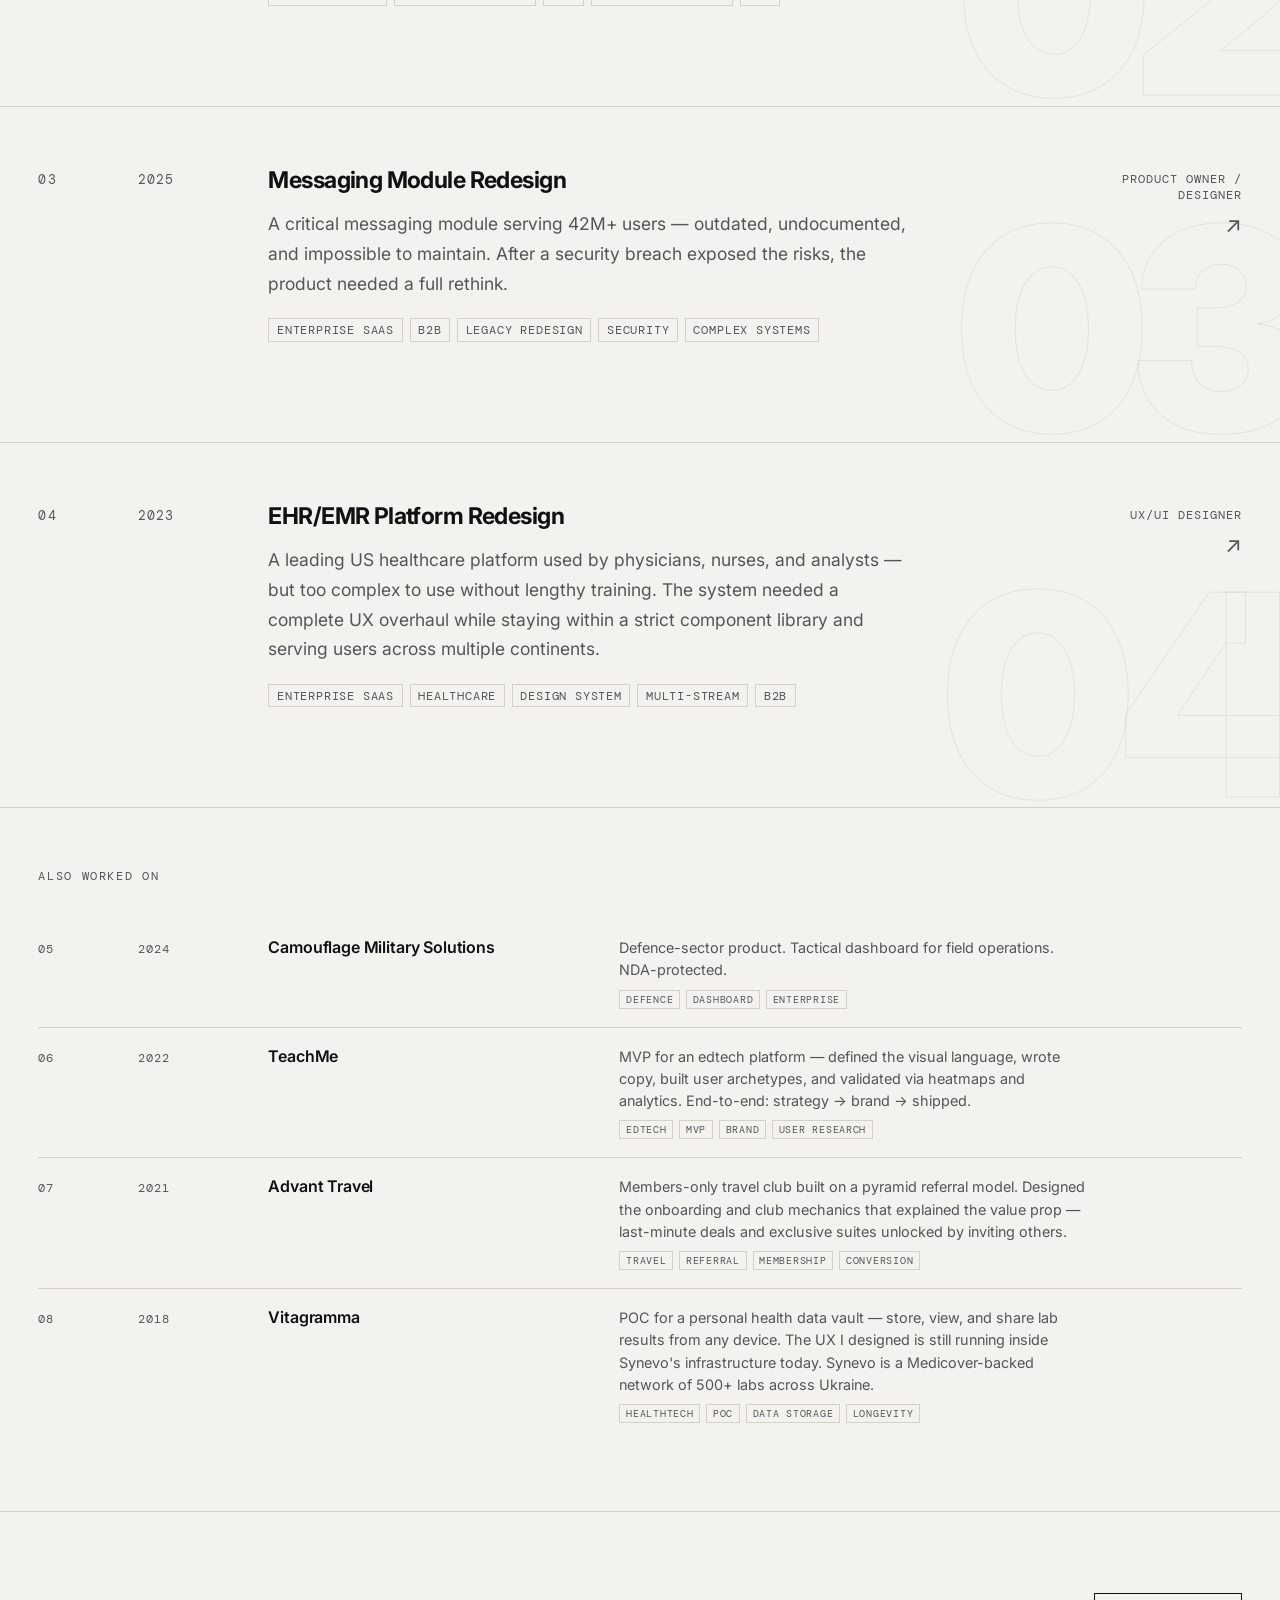
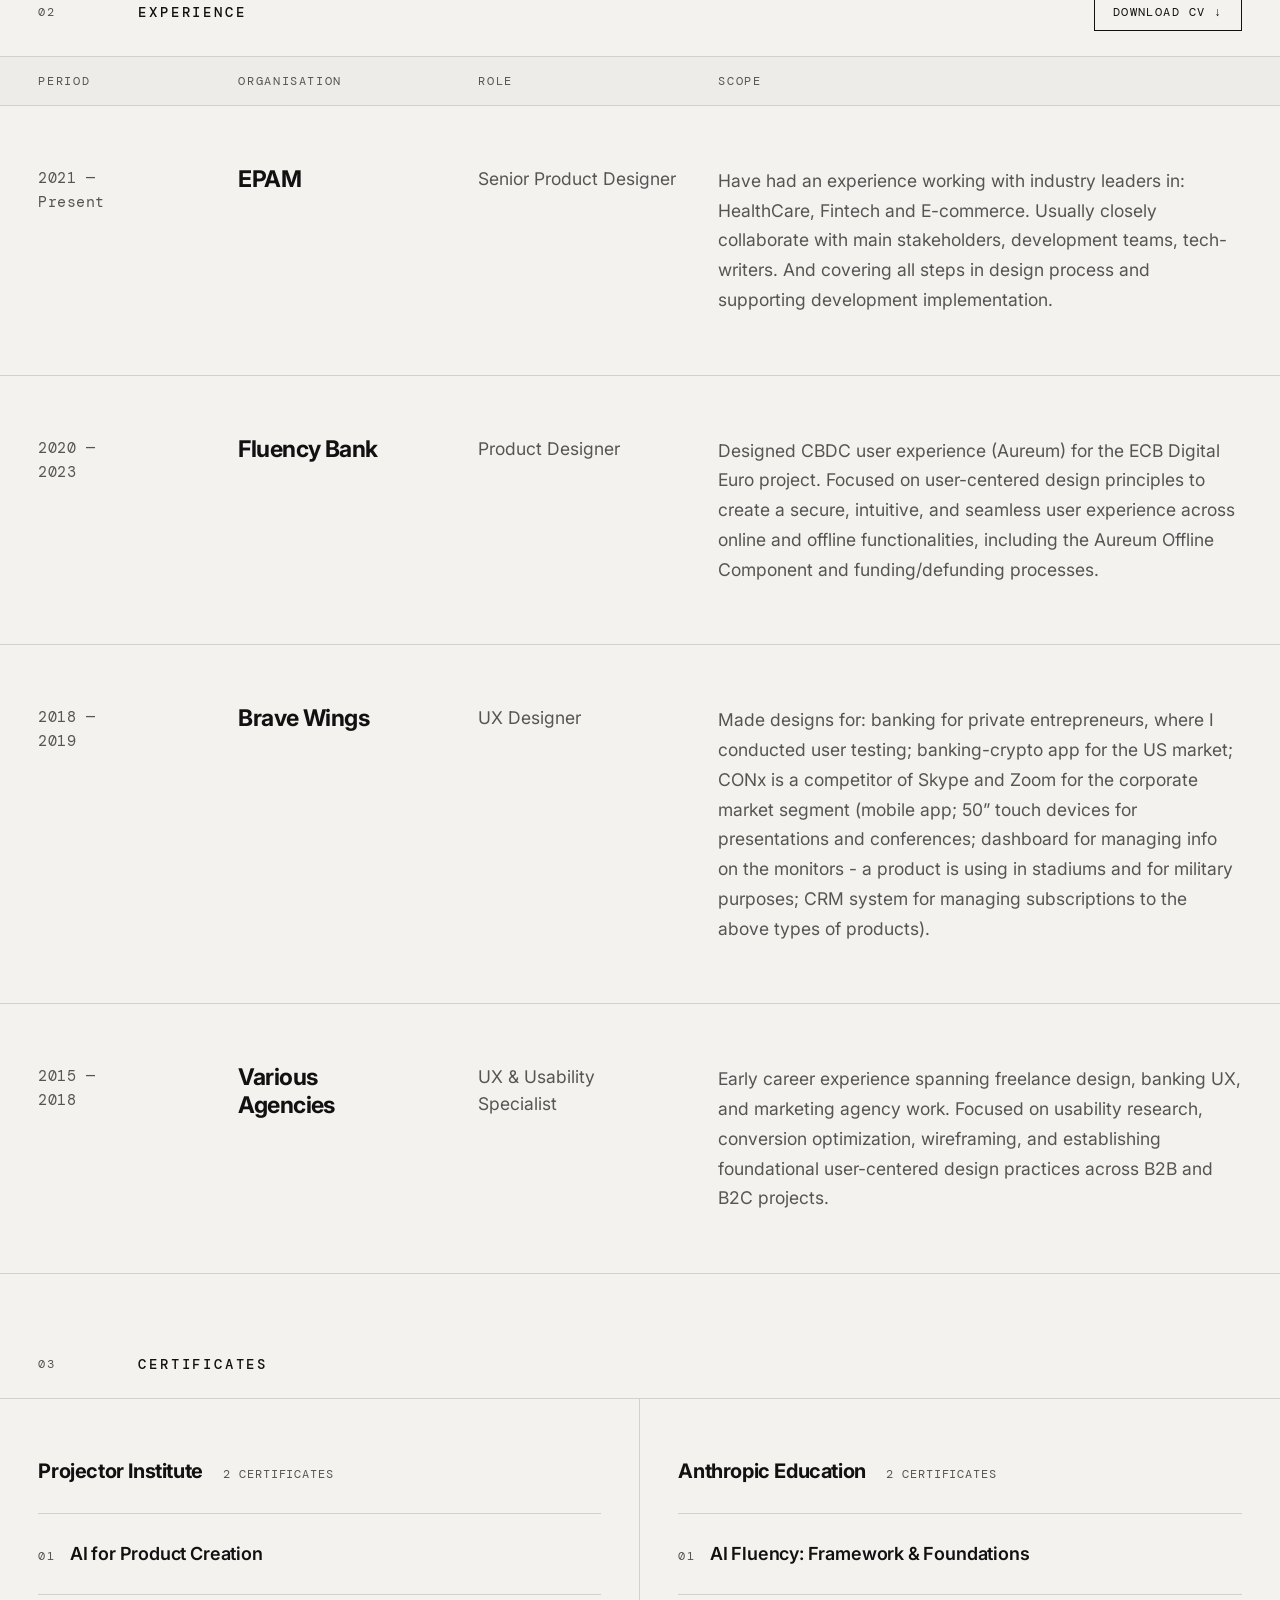
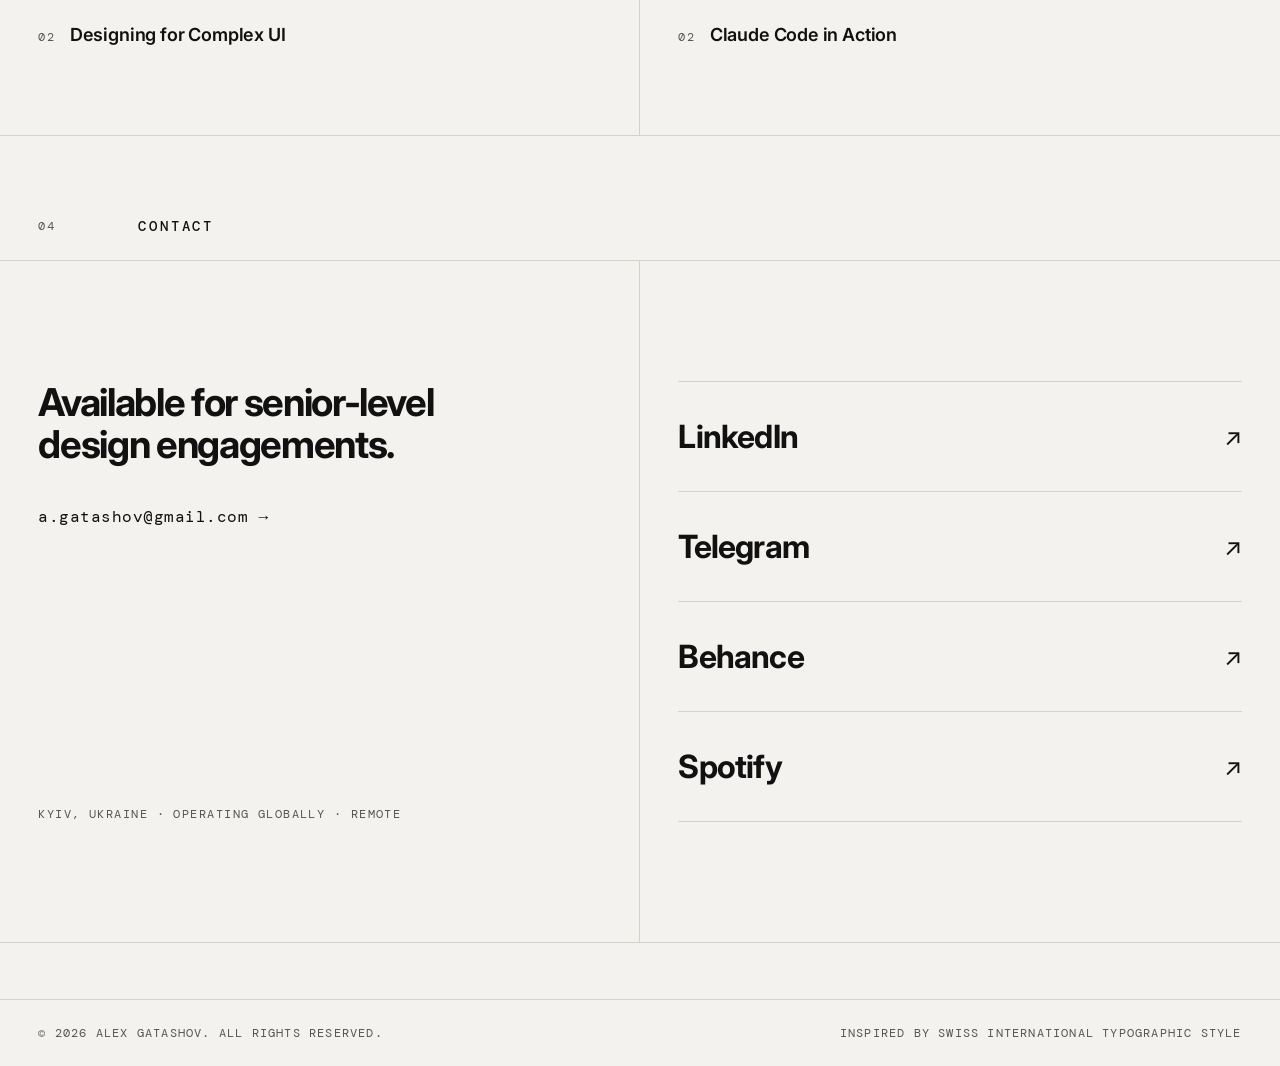
==== commit 24073107: "Update project structure, add gallery lightbox functionality and 'Also worked on' section" ====
--- a/index.html
+++ b/index.html
@@ -214,14 +214,13 @@
               </div>
             </div>
             <div class="proj-media-container"
-              data-gallery='["src/projects/wow_body_LP_animation.mp4","src/projects/wow_body_lp_1.jpg","src/projects/wow_body_lp_2.jpg","src/projects/wow_body_lp_3.jpg"]'
+              data-gallery='["src/projects/wow-body-lp/wow_body_LP_animation.mp4","src/projects/wow-body-lp/Wow_main.png","src/projects/wow-body-lp/Wow_mobile_tablet.png"]'
               data-gallery-label="Landing Page Walkthrough" role="button" tabindex="0"
               aria-label="Open Wow Body gallery">
               <div class="proj-gallery-thumbs">
                 <div class="proj-gallery-thumb-video">▶</div>
-                <img src="src/projects/wow_body_lp_1.jpg" alt="" loading="lazy">
-                <img src="src/projects/wow_body_lp_2.jpg" alt="" loading="lazy">
-                <img src="src/projects/wow_body_lp_3.jpg" alt="" loading="lazy">
+                <img src="src/projects/wow-body-lp/Wow_main.png" alt="Wow Body landing page desktop" loading="lazy">
+                <img src="src/projects/wow-body-lp/Wow_mobile_tablet.png" alt="Wow Body landing page mobile and tablet" loading="lazy">
               </div>
               <span class="proj-media-label">Landing Page<br>Walkthrough ↗</span>
             </div>
@@ -313,13 +312,13 @@
             </div>
 
             <div class="proj-media-container"
-              data-gallery='["src/projects/wow_body_app_animation.mp4","src/projects/wow_app_1.jpg","src/projects/wow_app_2.jpg","src/projects/wow_app_3.jpg","src/projects/wow_app_4.jpg"]'
+              data-gallery='["src/projects/wow-body-app/wow_body_app_animation.mp4","src/projects/wow-body-app/wow_app_1.png","src/projects/wow-body-app/wow_app_2.png","src/projects/wow-body-app/wow_app_3.png","src/projects/wow-body-app/wow_app_4.png"]'
               data-gallery-label="Case Study" role="button" tabindex="0" aria-label="Open Wow Body App gallery">
               <div class="proj-gallery-thumbs">
                 <div class="proj-gallery-thumb-video">▶</div>
-                <img src="src/projects/wow_app_1.jpg" alt="" loading="lazy">
-                <img src="src/projects/wow_app_2.jpg" alt="" loading="lazy">
-                <img src="src/projects/wow_app_3.jpg" alt="" loading="lazy">
+                <img src="src/projects/wow-body-app/wow_app_1.png" alt="Wow Body app screen 1" loading="lazy">
+                <img src="src/projects/wow-body-app/wow_app_2.png" alt="Wow Body app screen 2" loading="lazy">
+                <img src="src/projects/wow-body-app/wow_app_3.png" alt="Wow Body app screen 3" loading="lazy">
               </div>
               <span class="proj-media-label">Case Study<br>Screens ↗</span>
             </div>
@@ -510,15 +509,16 @@
             </div>
 
             <div class="proj-media-container"
-              data-gallery='["src/projects/ehr_1.jpg","src/projects/ehr_2.jpg","src/projects/ehr_3.jpg","src/projects/ehr_4.jpg"]'
-              data-gallery-label="Platform Overview" role="button" tabindex="0" aria-label="Open EHR Platform gallery">
+              data-gallery='["html:src/projects/ehr-platform/ehr-case-study.html"]'
+              data-gallery-label="Interactive Case Study" role="button" tabindex="0"
+              aria-label="Open EHR Platform interactive case study">
               <div class="proj-gallery-thumbs">
-                <img src="src/projects/ehr_1.jpg" alt="" loading="lazy">
-                <img src="src/projects/ehr_2.jpg" alt="" loading="lazy">
-                <img src="src/projects/ehr_3.jpg" alt="" loading="lazy">
-                <img src="src/projects/ehr_4.jpg" alt="" loading="lazy">
-              </div>
-              <span class="proj-media-label">Platform<br>Overview ↗</span>
+                <div class="proj-gallery-thumb-html">
+                  <span class="thumb-html-icon">⬡</span>
+                  <span class="thumb-html-label">Live Case Study</span>
+                </div>
+              </div>
+              <span class="proj-media-label">Interactive<br>Case Study ↗</span>
             </div>
           </div>
         </article>
@@ -531,34 +531,52 @@
 
           <div class="also-item">
             <span class="also-index">05</span>
-            <span class="also-year">2022</span>
-            <span class="also-name">Mask military solutions</span>
-            <span class="also-desc">Component library for a 60-person product org. Reduced design-to-dev handoff by
-              40%.</span>
+            <span class="also-year">2024</span>
+            <span class="also-name">Camouflage Military Solutions</span>
+            <div class="also-meta">
+              <span class="also-desc">Defence-sector product. Tactical dashboard for field operations.
+                NDA-protected.</span>
+              <div class="also-tags"><span class="also-tag">Defence</span><span class="also-tag">Dashboard</span><span
+                  class="also-tag">Enterprise</span></div>
+            </div>
           </div>
 
           <div class="also-item">
             <span class="also-index">06</span>
-            <span class="also-year">2021</span>
-            <span class="also-name">Onboarding Redesign</span>
-            <span class="also-desc">Reworked a 14-step onboarding flow into 5. Activation rate went from 31% to
-              58%.</span>
+            <span class="also-year">2022</span>
+            <span class="also-name">TeachMe</span>
+            <div class="also-meta">
+              <span class="also-desc">MVP for an edtech platform — defined the visual language, wrote copy, built user
+                archetypes, and validated via heatmaps and analytics. End-to-end: strategy → brand → shipped.</span>
+              <div class="also-tags"><span class="also-tag">EdTech</span><span class="also-tag">MVP</span><span
+                  class="also-tag">Brand</span><span class="also-tag">User Research</span></div>
+            </div>
           </div>
 
           <div class="also-item">
             <span class="also-index">07</span>
-            <span class="also-year">2020</span>
-            <span class="also-name">B2B Dashboard</span>
-            <span class="also-desc">Analytics dashboard for enterprise clients managing logistics data across 12
-              countries.</span>
+            <span class="also-year">2021</span>
+            <span class="also-name">Advant Travel</span>
+            <div class="also-meta">
+              <span class="also-desc">Members-only travel club built on a pyramid referral model. Designed the
+                onboarding and club mechanics that explained the value prop — last-minute deals and exclusive suites
+                unlocked by inviting others.</span>
+              <div class="also-tags"><span class="also-tag">Travel</span><span class="also-tag">Referral</span><span
+                  class="also-tag">Membership</span><span class="also-tag">Conversion</span></div>
+            </div>
           </div>
 
           <div class="also-item">
             <span class="also-index">08</span>
-            <span class="also-year">2019</span>
-            <span class="also-name">Crypto Wallet UX</span>
-            <span class="also-desc">Mobile-first wallet for a crypto exchange. Simplified send/receive for non-technical
-              users.</span>
+            <span class="also-year">2018</span>
+            <span class="also-name">Vitagramma</span>
+            <div class="also-meta">
+              <span class="also-desc">POC for a personal health data vault — store, view, and share lab results from any
+                device. The UX I designed is still running inside Synevo's infrastructure today. Synevo is a
+                Medicover-backed network of 500+ labs across Ukraine.</span>
+              <div class="also-tags"><span class="also-tag">HealthTech</span><span class="also-tag">POC</span><span
+                  class="also-tag">Data Storage</span><span class="also-tag">Longevity</span></div>
+            </div>
           </div>
 
         </div>
--- a/style.css
+++ b/style.css
@@ -589,6 +589,24 @@
   align-items: baseline;
   padding: 0.9rem 0;
   border-bottom: 1px solid var(--rule);
+  position: relative;
+}
+
+.also-item::after {
+  content: '';
+  position: absolute;
+  bottom: -1px;
+  left: 0;
+  right: 0;
+  height: 2px;
+  background: var(--red);
+  transform: scaleX(0);
+  transform-origin: left;
+  transition: transform 0.3s ease-out;
+}
+
+.also-item:hover::after {
+  transform: scaleX(1);
 }
 
 .also-item:last-child {
@@ -614,6 +632,17 @@
   font-weight: 600;
   letter-spacing: -0.01em;
   color: var(--ink);
+  transition: color 0.18s ease-out;
+}
+
+.also-item:hover .also-name {
+  color: var(--red);
+}
+
+.also-meta {
+  display: flex;
+  flex-direction: column;
+  gap: 0.4rem;
 }
 
 .also-desc {
@@ -621,6 +650,22 @@
   color: var(--dim);
   line-height: 1.55;
   max-width: 52ch;
+}
+
+.also-tags {
+  display: flex;
+  flex-wrap: wrap;
+  gap: 0.3rem;
+}
+
+.also-tag {
+  font-family: var(--mono);
+  font-size: 0.52rem;
+  letter-spacing: 0.07em;
+  text-transform: uppercase;
+  border: 1px solid var(--rule);
+  padding: 0.18em 0.55em;
+  color: var(--dim);
 }
 
 /* Hover zone sits in col 4 */
@@ -830,6 +875,42 @@
   color: rgba(255,255,255,0.9);
 }
 
+/* HTML / interactive case study slot */
+.proj-gallery-thumb-html {
+  grid-column: 1 / -1;
+  background: linear-gradient(135deg, #0f2744 0%, #1a3a6b 100%);
+  display: flex;
+  flex-direction: column;
+  align-items: center;
+  justify-content: center;
+  gap: 0.5rem;
+}
+
+.thumb-html-icon {
+  font-size: 2rem;
+  color: rgba(255,255,255,0.5);
+  line-height: 1;
+  transition: color 0.2s ease-out, transform 0.2s ease-out;
+}
+
+.thumb-html-label {
+  font-family: var(--mono);
+  font-size: 0.52rem;
+  letter-spacing: 0.12em;
+  text-transform: uppercase;
+  color: rgba(255,255,255,0.45);
+  transition: color 0.2s ease-out;
+}
+
+.proj-media-container:hover .thumb-html-icon {
+  color: rgba(255,255,255,0.9);
+  transform: scale(1.1);
+}
+
+.proj-media-container:hover .thumb-html-label {
+  color: rgba(255,255,255,0.8);
+}
+
 .proj-media-label {
   position: relative;
   z-index: 1;
@@ -872,7 +953,7 @@
   cursor: pointer;
 }
 
-/* Full-height scrollable column — full-width, centered content */
+/* Full-height scrollable column — 80px gutters on each side */
 .img-lightbox-scroll {
   position: absolute;
   inset: 0;
@@ -880,7 +961,7 @@
   overflow-y: auto;
   overflow-x: hidden;
   overscroll-behavior: contain;
-  padding: 3.5rem 0 6rem; /* top: room for close btn, bottom: room for HUD */
+  padding: 3.5rem 80px 6rem; /* top: close btn, sides: 80px, bottom: HUD */
   scrollbar-width: thin;
   scrollbar-color: rgba(255,255,255,0.12) transparent;
 }
@@ -892,13 +973,13 @@
   border-radius: 2px;
 }
 
-/* Each gallery item — centered, max width, spaced */
+/* Each gallery item — fills the scroll container (viewport - 160px) */
 .gallery-item {
   display: flex;
   align-items: flex-start;
   justify-content: center;
-  margin: 0 auto 3px; /* 3px gap between items */
-  max-width: min(92vw, 1200px);
+  margin: 0 0 3px; /* 3px gap between items */
+  width: 100%;
   position: relative;
   background: #111; /* fallback while loading */
 }
@@ -925,10 +1006,18 @@
   display: block;
   width: 100%;
   height: auto;
-  /* Keep video within viewport height so controls stay in frame */
   max-height: 88vh;
   background: #000;
   object-fit: contain;
+}
+
+/* Embedded HTML pages */
+.gallery-iframe {
+  display: block;
+  width: 100%;
+  height: 85vh;
+  border: none;
+  background: #fff;
 }
 
 /* Loading shimmer placeholder */
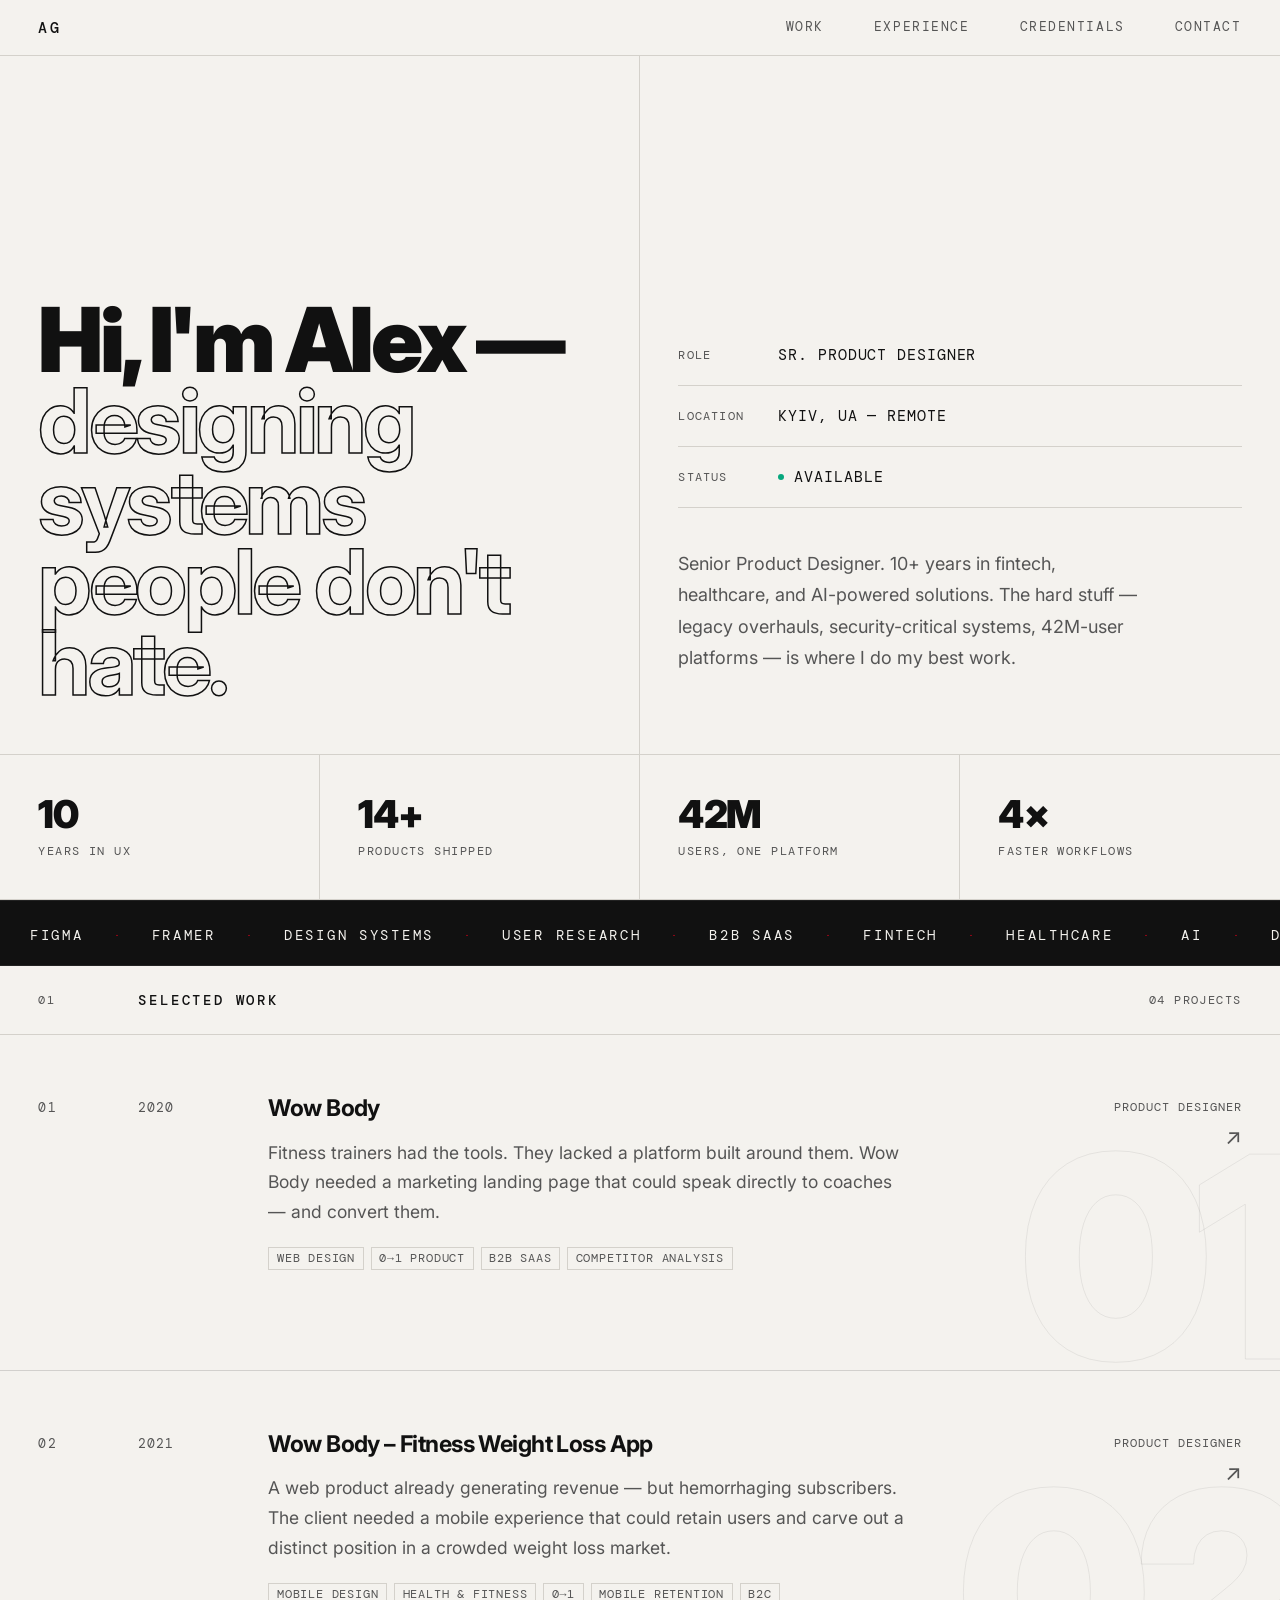
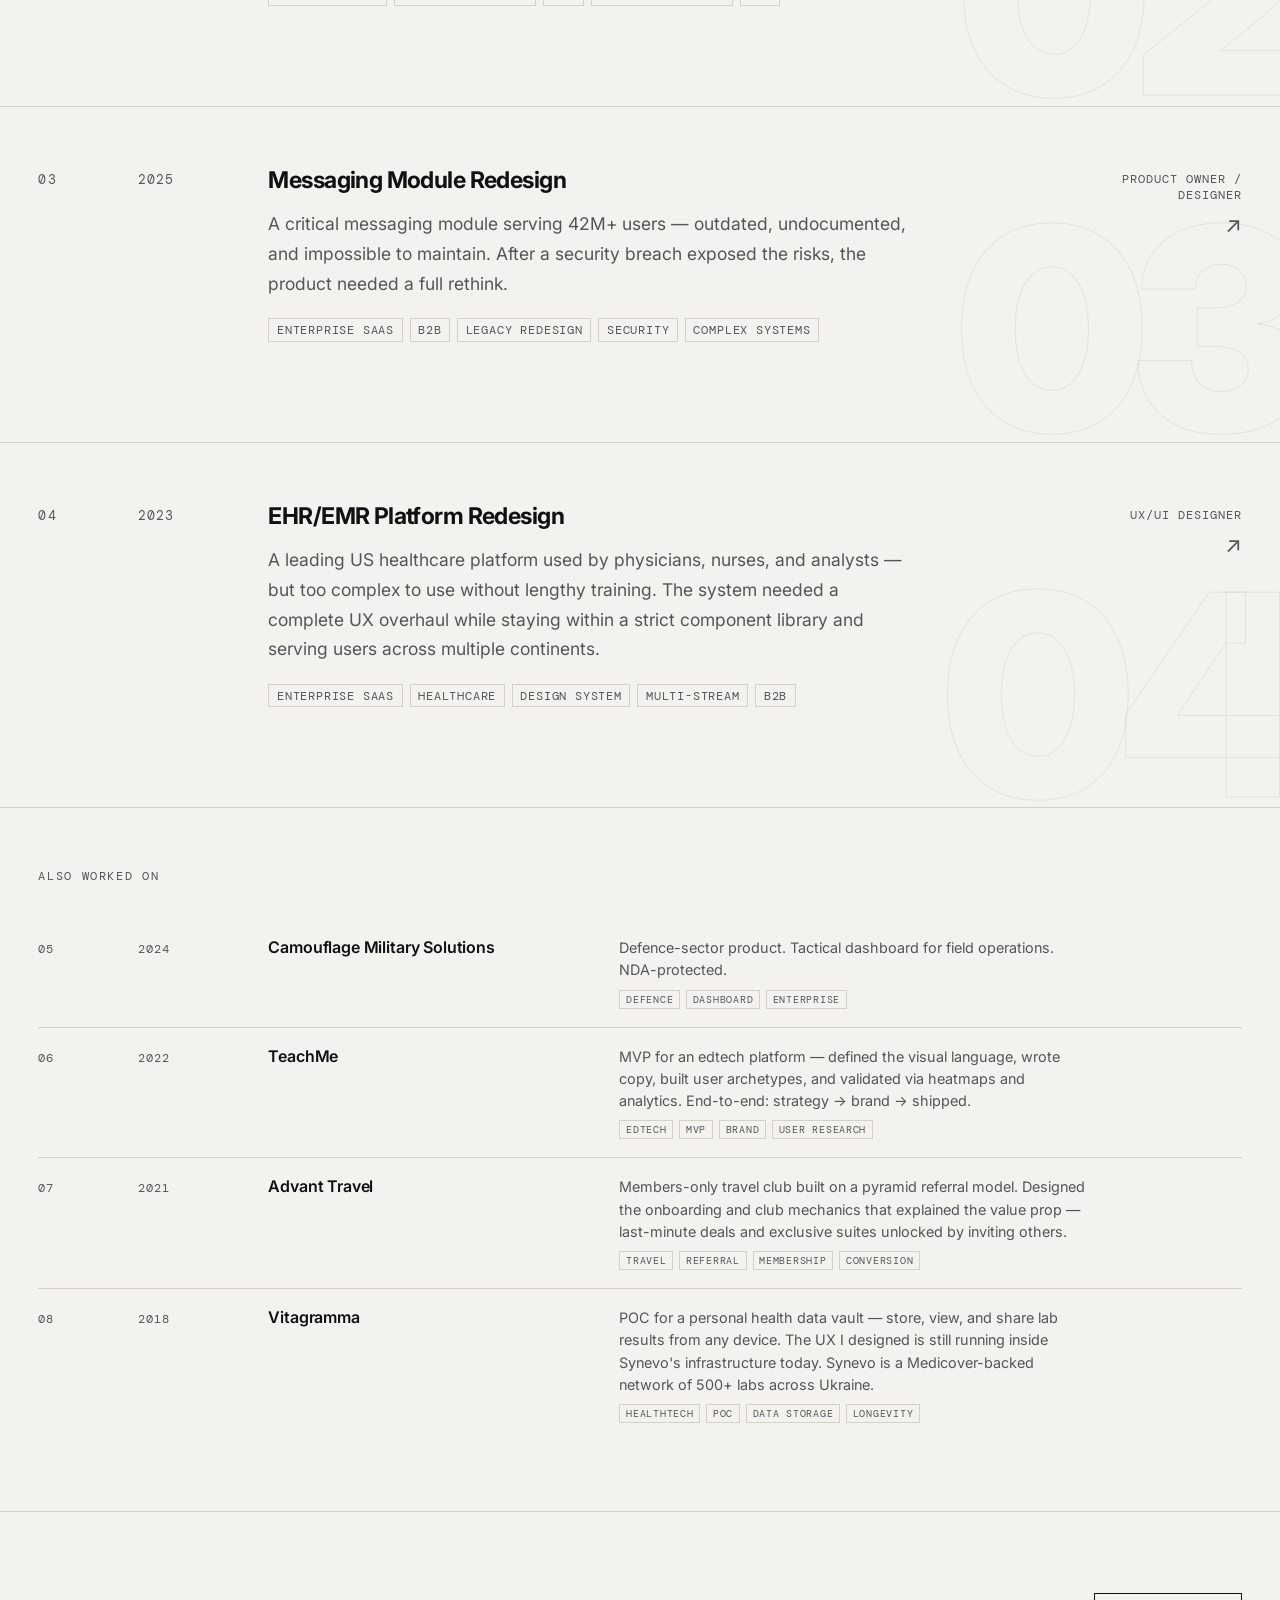
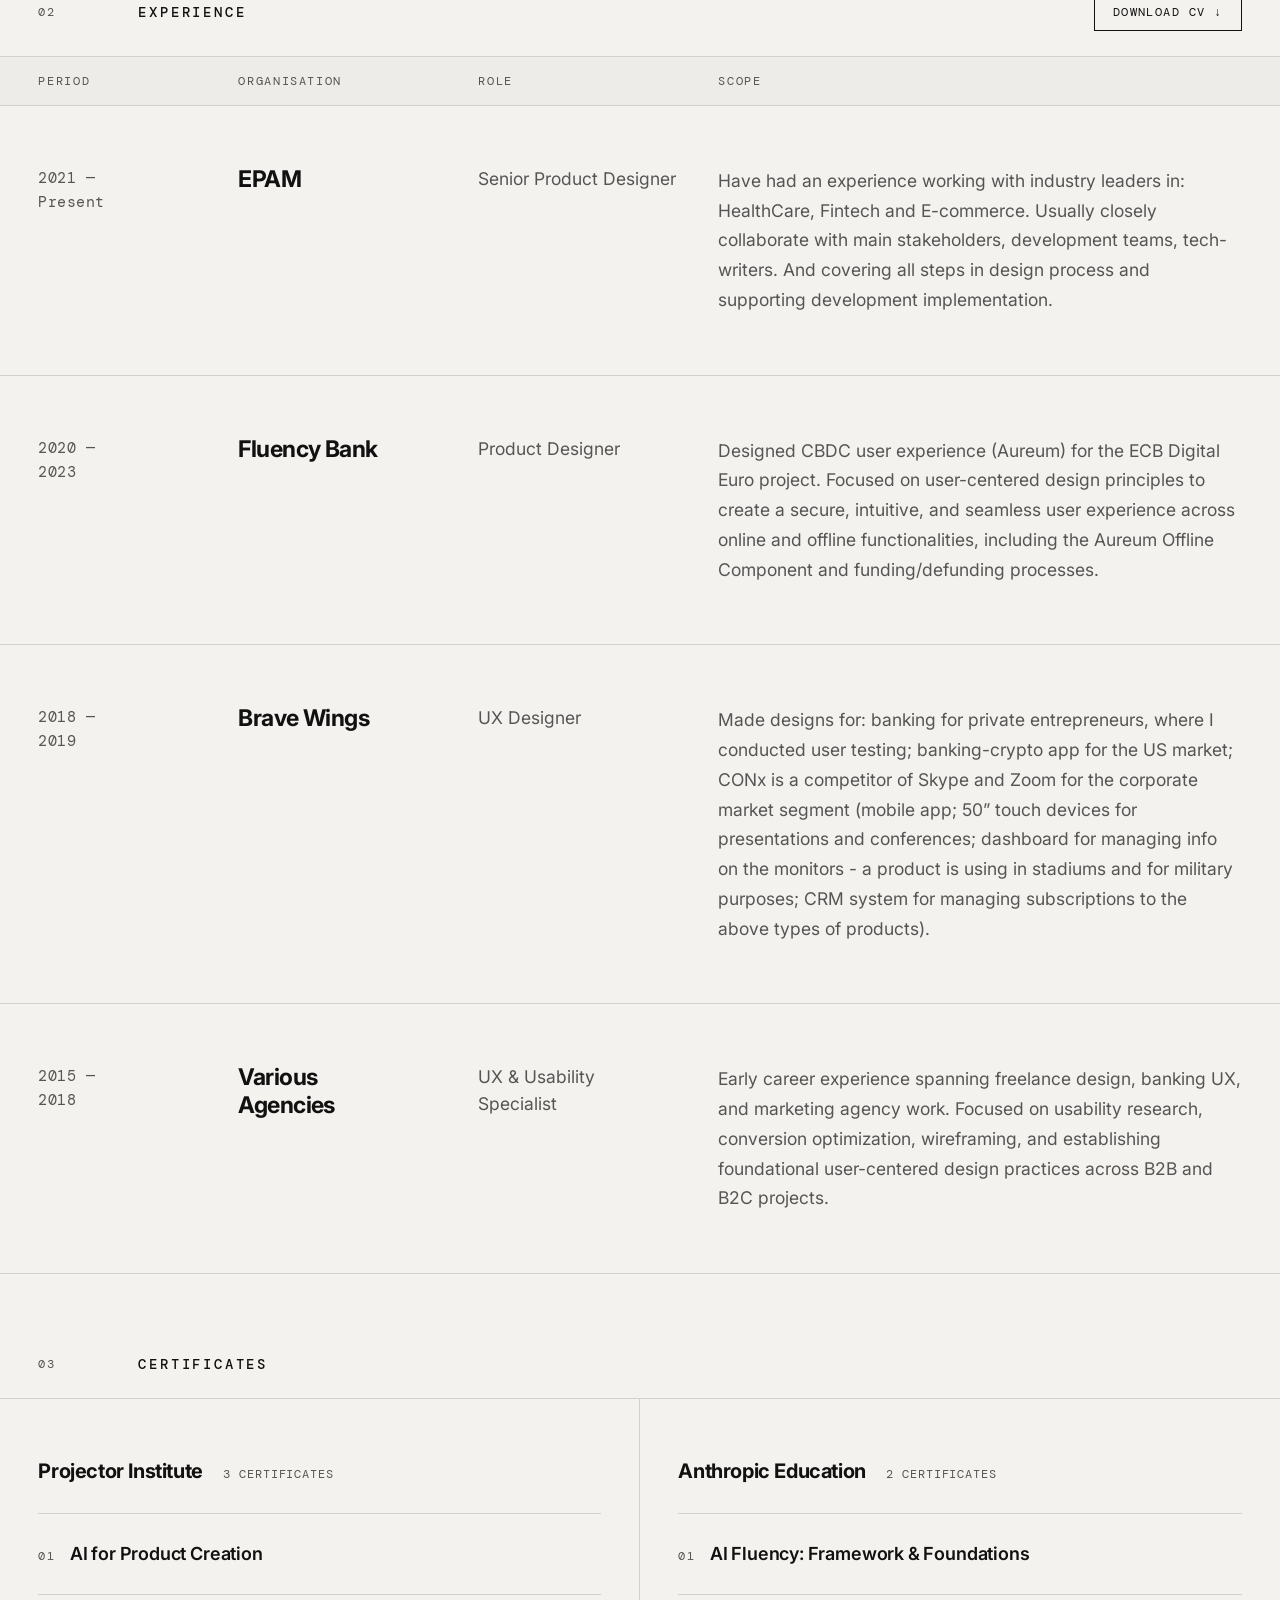
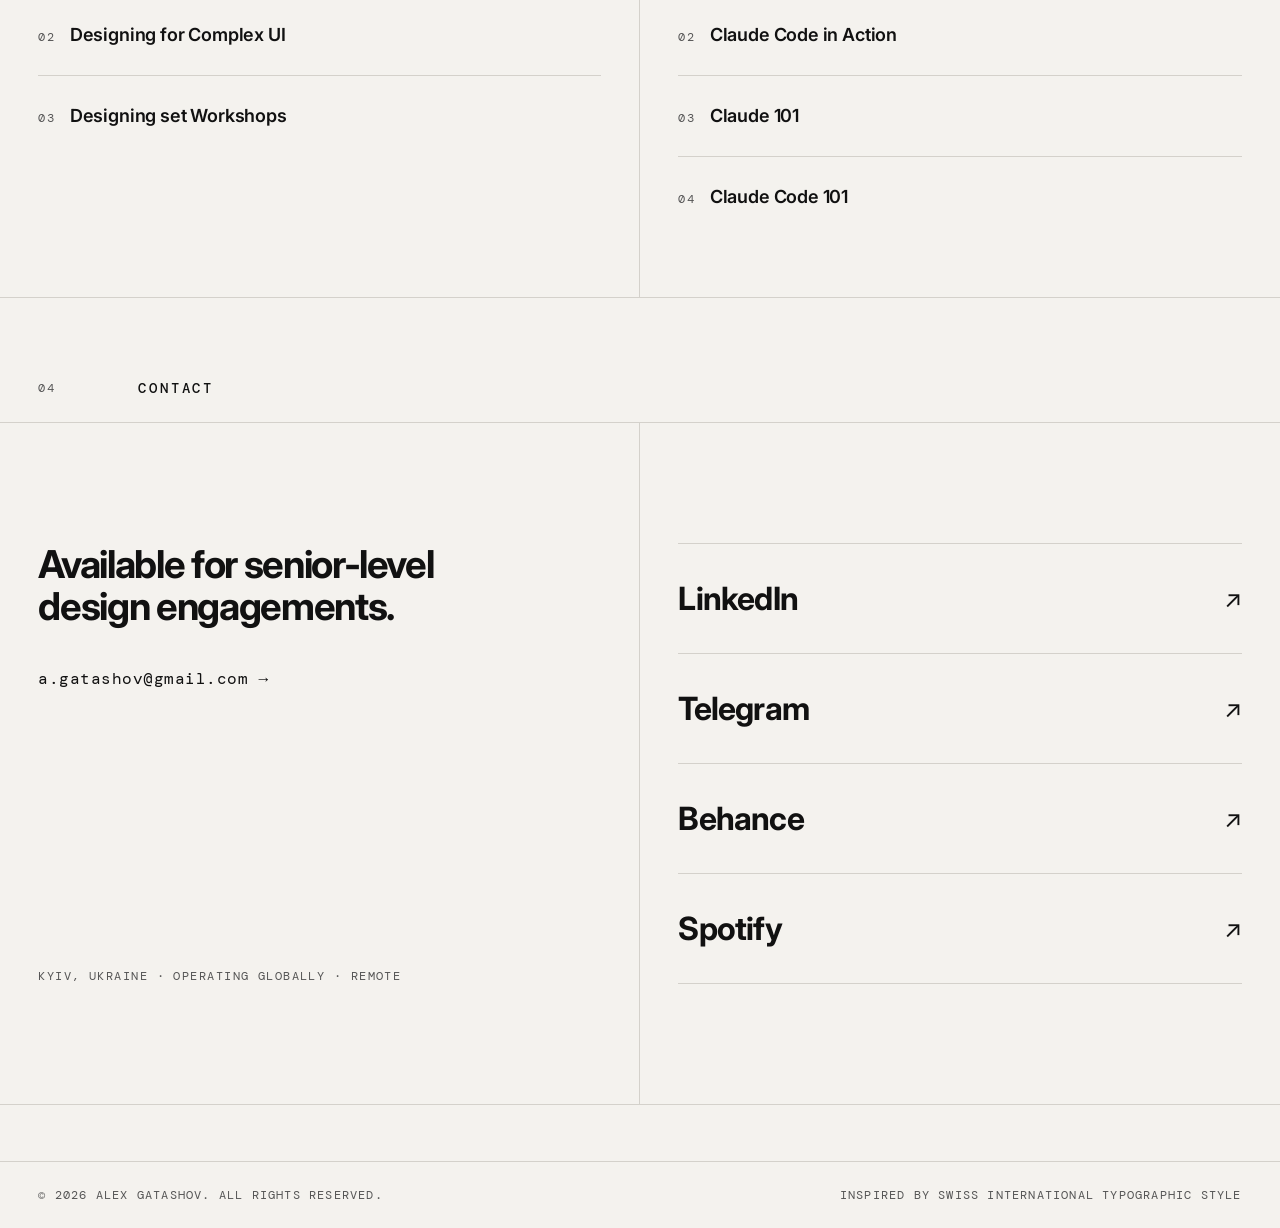
==== commit d5293023: "feat: add certificate links and improve CSS formatting across portfolio and case study files" ====
--- a/index.html
+++ b/index.html
@@ -220,7 +220,8 @@
               <div class="proj-gallery-thumbs">
                 <div class="proj-gallery-thumb-video">▶</div>
                 <img src="src/projects/wow-body-lp/Wow_main.png" alt="Wow Body landing page desktop" loading="lazy">
-                <img src="src/projects/wow-body-lp/Wow_mobile_tablet.png" alt="Wow Body landing page mobile and tablet" loading="lazy">
+                <img src="src/projects/wow-body-lp/Wow_mobile_tablet.png" alt="Wow Body landing page mobile and tablet"
+                  loading="lazy">
               </div>
               <span class="proj-media-label">Landing Page<br>Walkthrough ↗</span>
             </div>
@@ -508,8 +509,7 @@
               </div>
             </div>
 
-            <div class="proj-media-container"
-              data-gallery='["html:src/projects/ehr-platform/ehr-case-study.html"]'
+            <div class="proj-media-container" data-gallery='["html:src/projects/ehr-platform/ehr-case-study.html"]'
               data-gallery-label="Interactive Case Study" role="button" tabindex="0"
               aria-label="Open EHR Platform interactive case study">
               <div class="proj-gallery-thumbs">
@@ -660,7 +660,7 @@
         <div class="cert-folder reveal">
           <div class="cert-folder-header">
             <span class="cert-folder-issuer">Projector Institute</span>
-            <span class="cert-folder-count">2 certificates</span>
+            <span class="cert-folder-count">3 certificates</span>
           </div>
           <div class="cert-folder-items">
             <div class="cert-folder-item">
@@ -668,8 +668,8 @@
                 <span class="cert-folder-num">01</span>
                 <span class="cert-folder-name">AI for Product Creation</span>
               </div>
-              <a href="#" target="_blank" rel="noopener noreferrer" class="cert-link"
-                aria-label="View AI for Product Creation certificate">
+              <a href="https://prjctr.com/certificate/01HBTAXCYDPXS35V0MZ53EK1Z1" target="_blank"
+                rel="noopener noreferrer" class="cert-link" aria-label="View AI for Product Creation certificate">
                 View Certificate ↗
               </a>
             </div>
@@ -678,8 +678,18 @@
                 <span class="cert-folder-num">02</span>
                 <span class="cert-folder-name">Designing for Complex UI</span>
               </div>
-              <a href="#" target="_blank" rel="noopener noreferrer" class="cert-link"
-                aria-label="View Designing for Complex UI certificate">
+              <a href="https://prjctr.com/certificate/01H7Z7Z8HNG9S7RRRCY14FVTM9" target="_blank"
+                rel="noopener noreferrer" class="cert-link" aria-label="View Designing for Complex UI certificate">
+                View Certificate ↗
+              </a>
+            </div>
+            <div class="cert-folder-item">
+              <div class="cert-folder-item-info">
+                <span class="cert-folder-num">03</span>
+                <span class="cert-folder-name">Designing set Workshops</span>
+              </div>
+              <a href="https://prjctr.com/certificate/01HMBFA7QPJZHFDEAXM924MNNB" target="_blank"
+                rel="noopener noreferrer" class="cert-link" aria-label="View Designing for Complex UI certificate">
                 View Certificate ↗
               </a>
             </div>
@@ -698,8 +708,8 @@
                 <span class="cert-folder-num">01</span>
                 <span class="cert-folder-name">AI Fluency: Framework &amp; Foundations</span>
               </div>
-              <a href="#" target="_blank" rel="noopener noreferrer" class="cert-link"
-                aria-label="View AI Fluency certificate">
+              <a href="https://verify.skilljar.com/c/jze5awziue3w" target="_blank" rel="noopener noreferrer"
+                class="cert-link" aria-label="View AI Fluency certificate">
                 View Certificate ↗
               </a>
             </div>
@@ -708,8 +718,28 @@
                 <span class="cert-folder-num">02</span>
                 <span class="cert-folder-name">Claude Code in Action</span>
               </div>
-              <a href="#" target="_blank" rel="noopener noreferrer" class="cert-link"
-                aria-label="View Claude Code in Action certificate">
+              <a href="https://verify.skilljar.com/c/ief36tu6c8fh" target="_blank" rel="noopener noreferrer"
+                class="cert-link" aria-label="View Claude Code in Action certificate">
+                View Certificate ↗
+              </a>
+            </div>
+            <div class="cert-folder-item">
+              <div class="cert-folder-item-info">
+                <span class="cert-folder-num">03</span>
+                <span class="cert-folder-name">Claude 101</span>
+              </div>
+              <a href="https://verify.skilljar.com/c/ymkveejaoioc" target="_blank" rel="noopener noreferrer"
+                class="cert-link" aria-label="View Claude 101 certificate">
+                View Certificate ↗
+              </a>
+            </div>
+            <div class="cert-folder-item">
+              <div class="cert-folder-item-info">
+                <span class="cert-folder-num">04</span>
+                <span class="cert-folder-name">Claude Code 101</span>
+              </div>
+              <a href="https://verify.skilljar.com/c/ni783y5epsnd" target="_blank" rel="noopener noreferrer"
+                class="cert-link" aria-label="View Claude Code 101 certificate">
                 View Certificate ↗
               </a>
             </div>
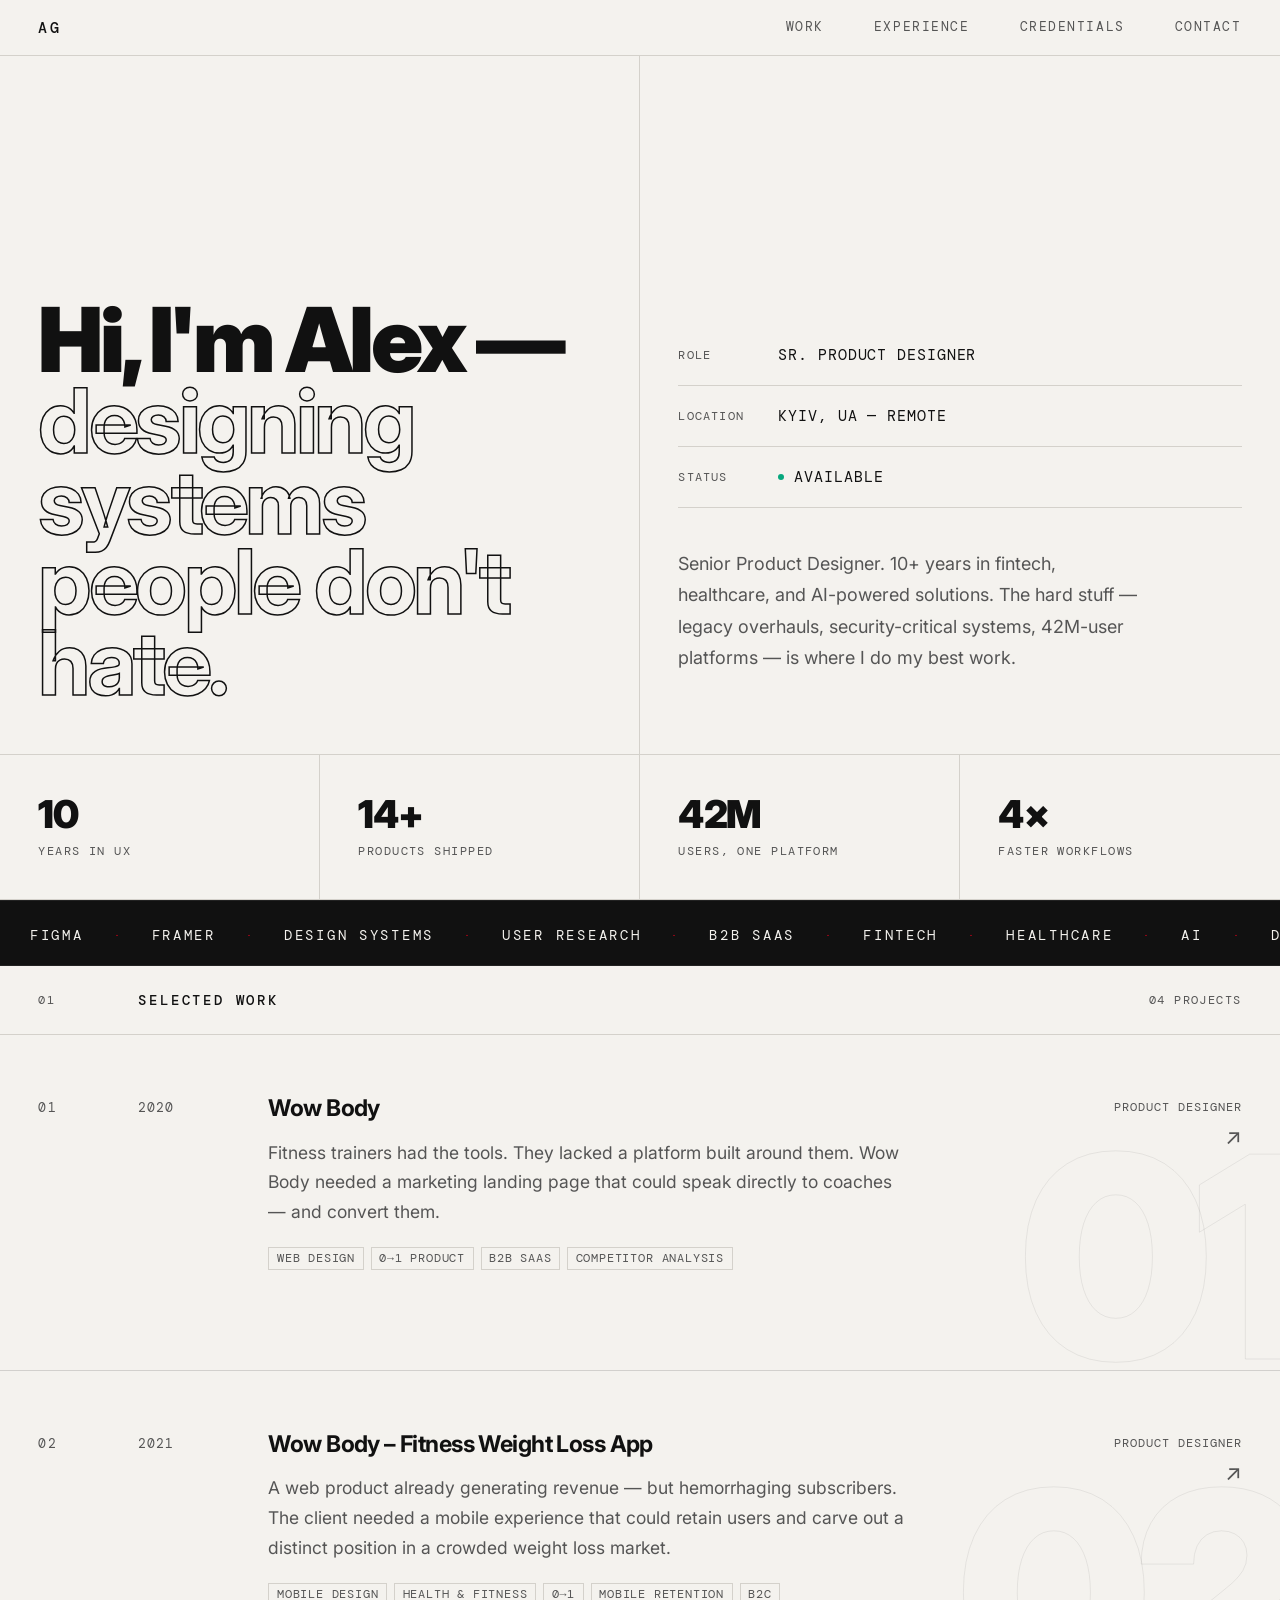
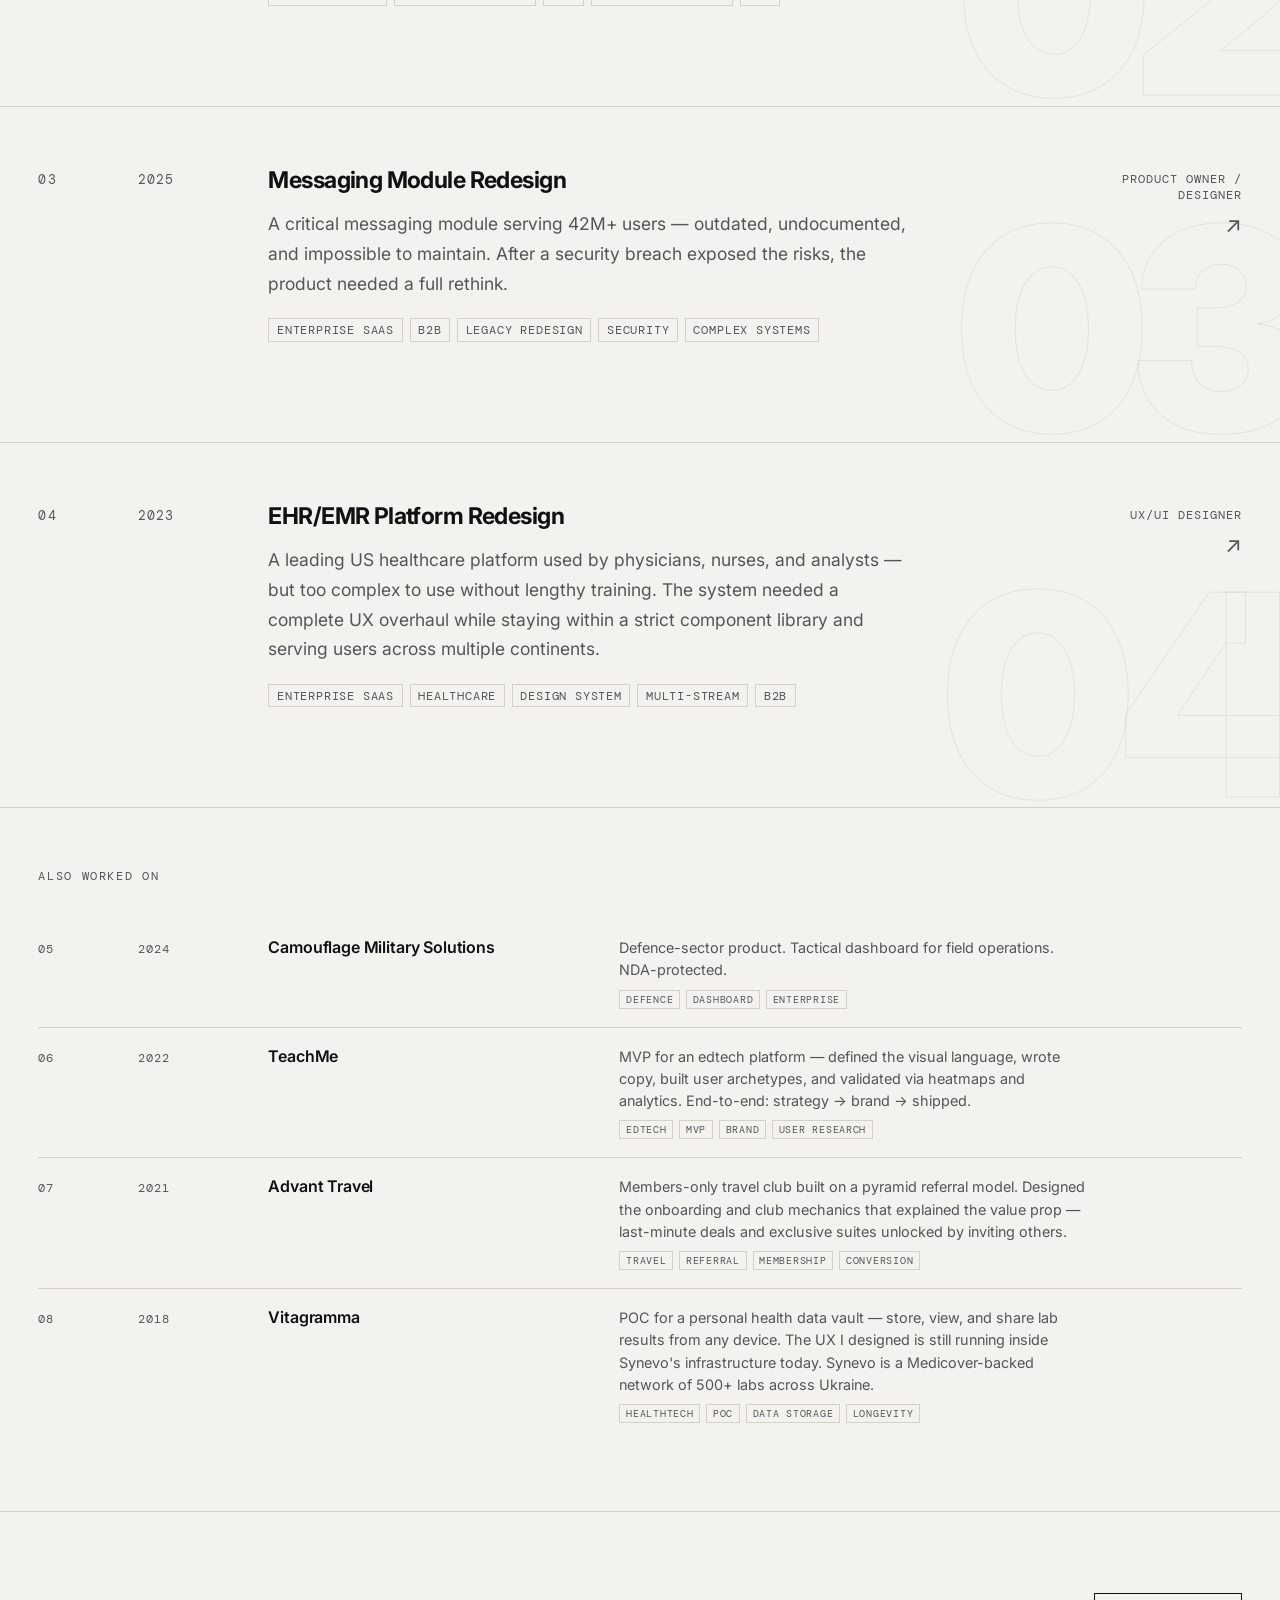
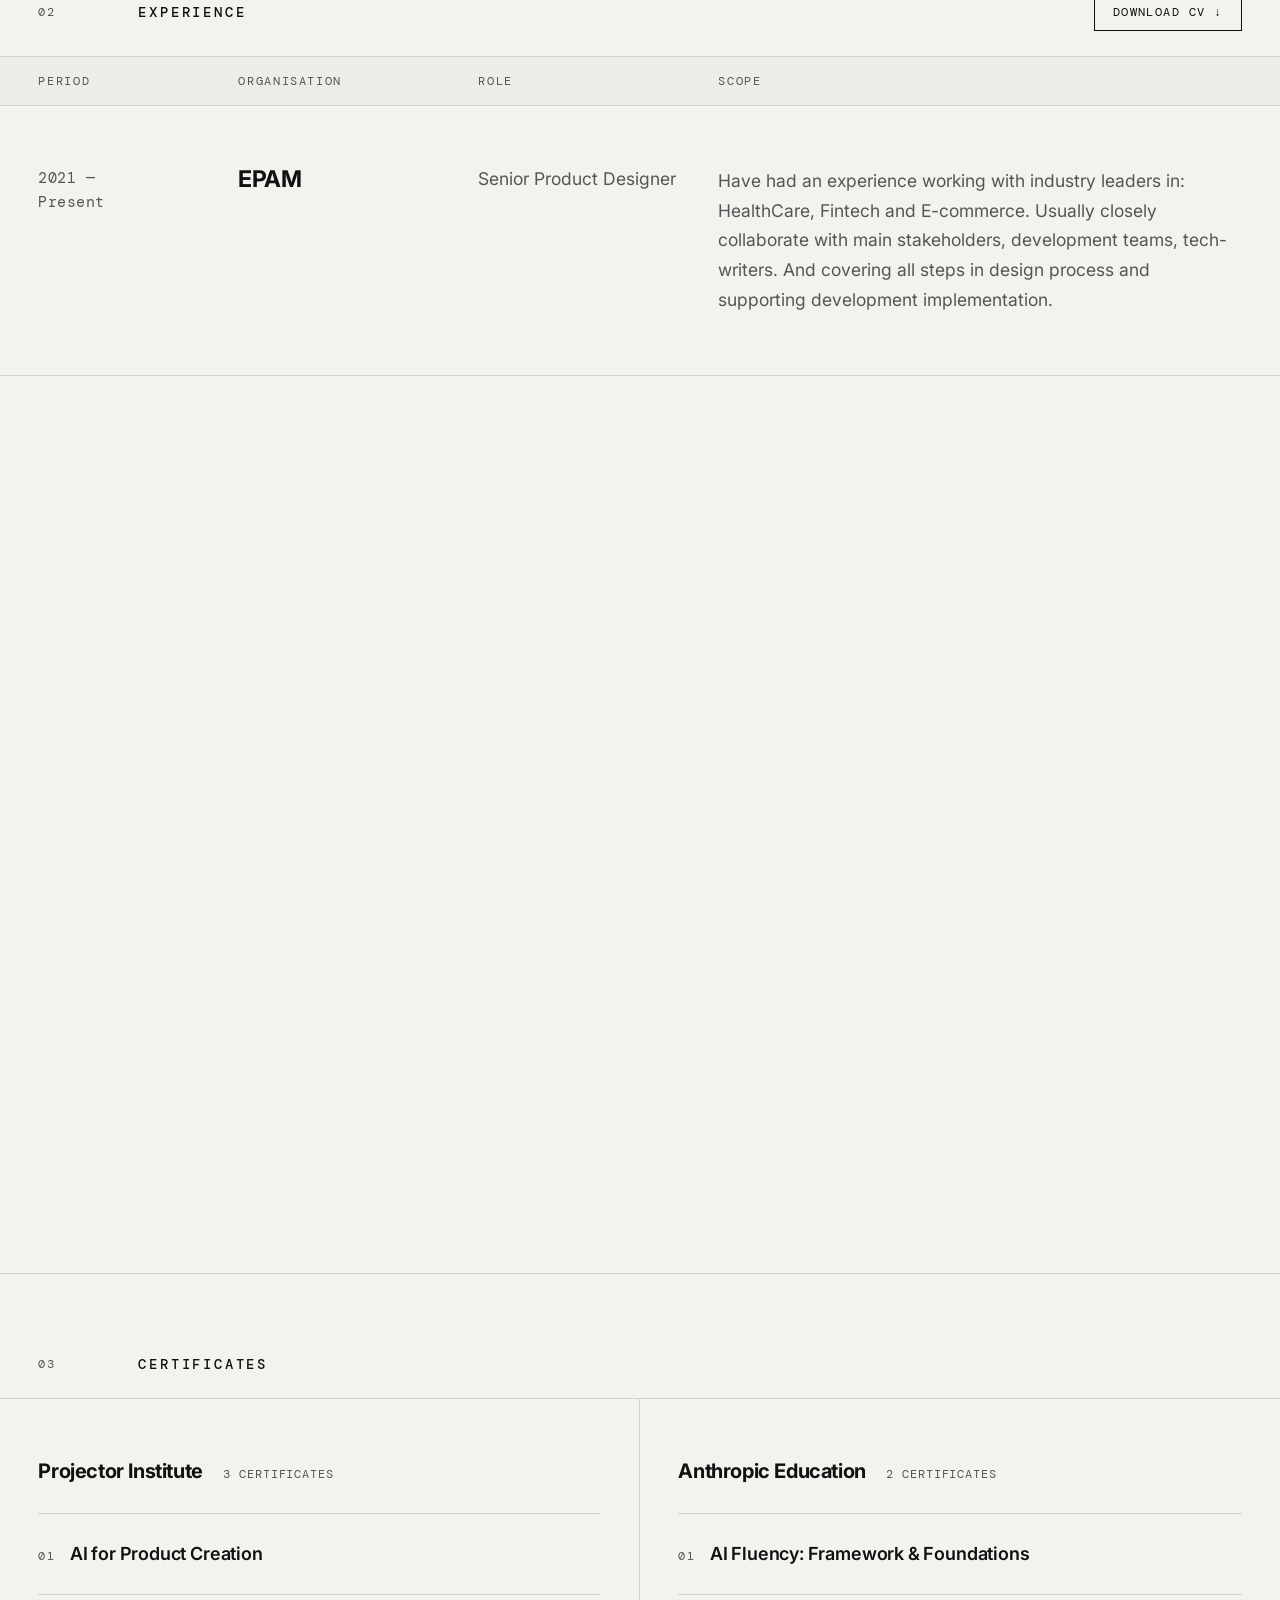
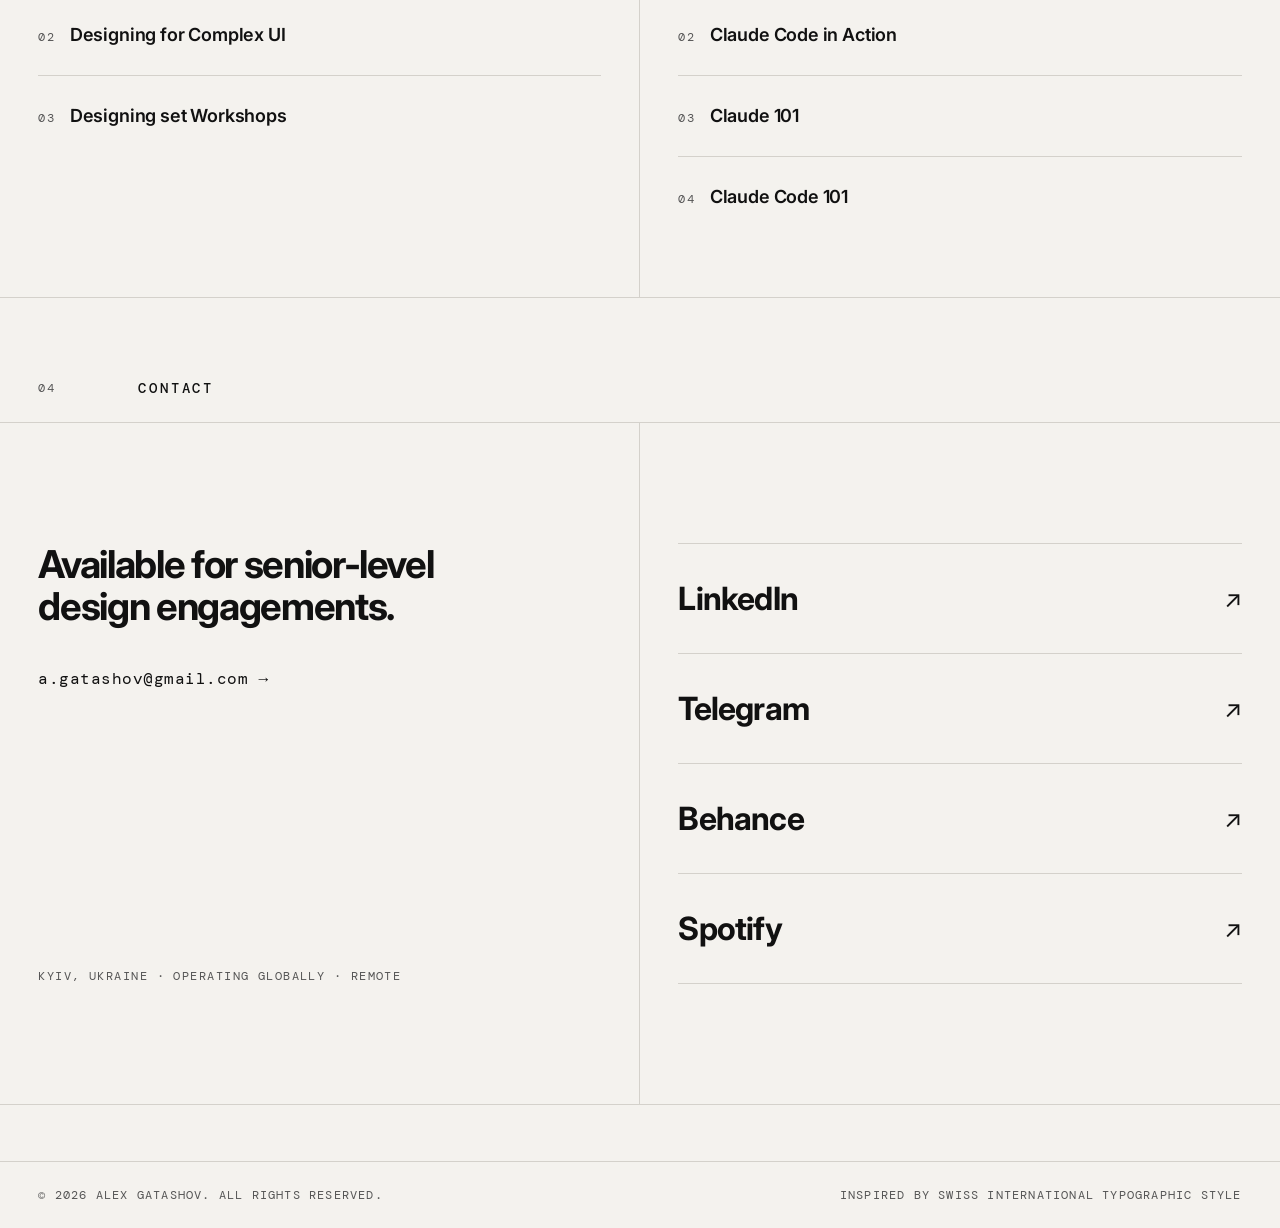
==== commit 704584cf: "Install Vercel Web Analytics Vercel Web Analytics Installation Complete ============================" ====
--- a/index.html
+++ b/index.html
@@ -13,6 +13,12 @@
     href="https://fonts.googleapis.com/css2?family=Inter:ital,opsz,wght@0,14..32,300;0,14..32,400;0,14..32,500;0,14..32,700;0,14..32,900;1,14..32,300&family=DM+Mono:wght@300;400;500&display=swap"
     rel="stylesheet">
   <link rel="stylesheet" href="style.css">
+  
+  <!-- Vercel Web Analytics -->
+  <script>
+    window.va = window.va || function () { (window.vaq = window.vaq || []).push(arguments); };
+  </script>
+  <script defer src="/_vercel/insights/script.js"></script>
 </head>
 
 <body>
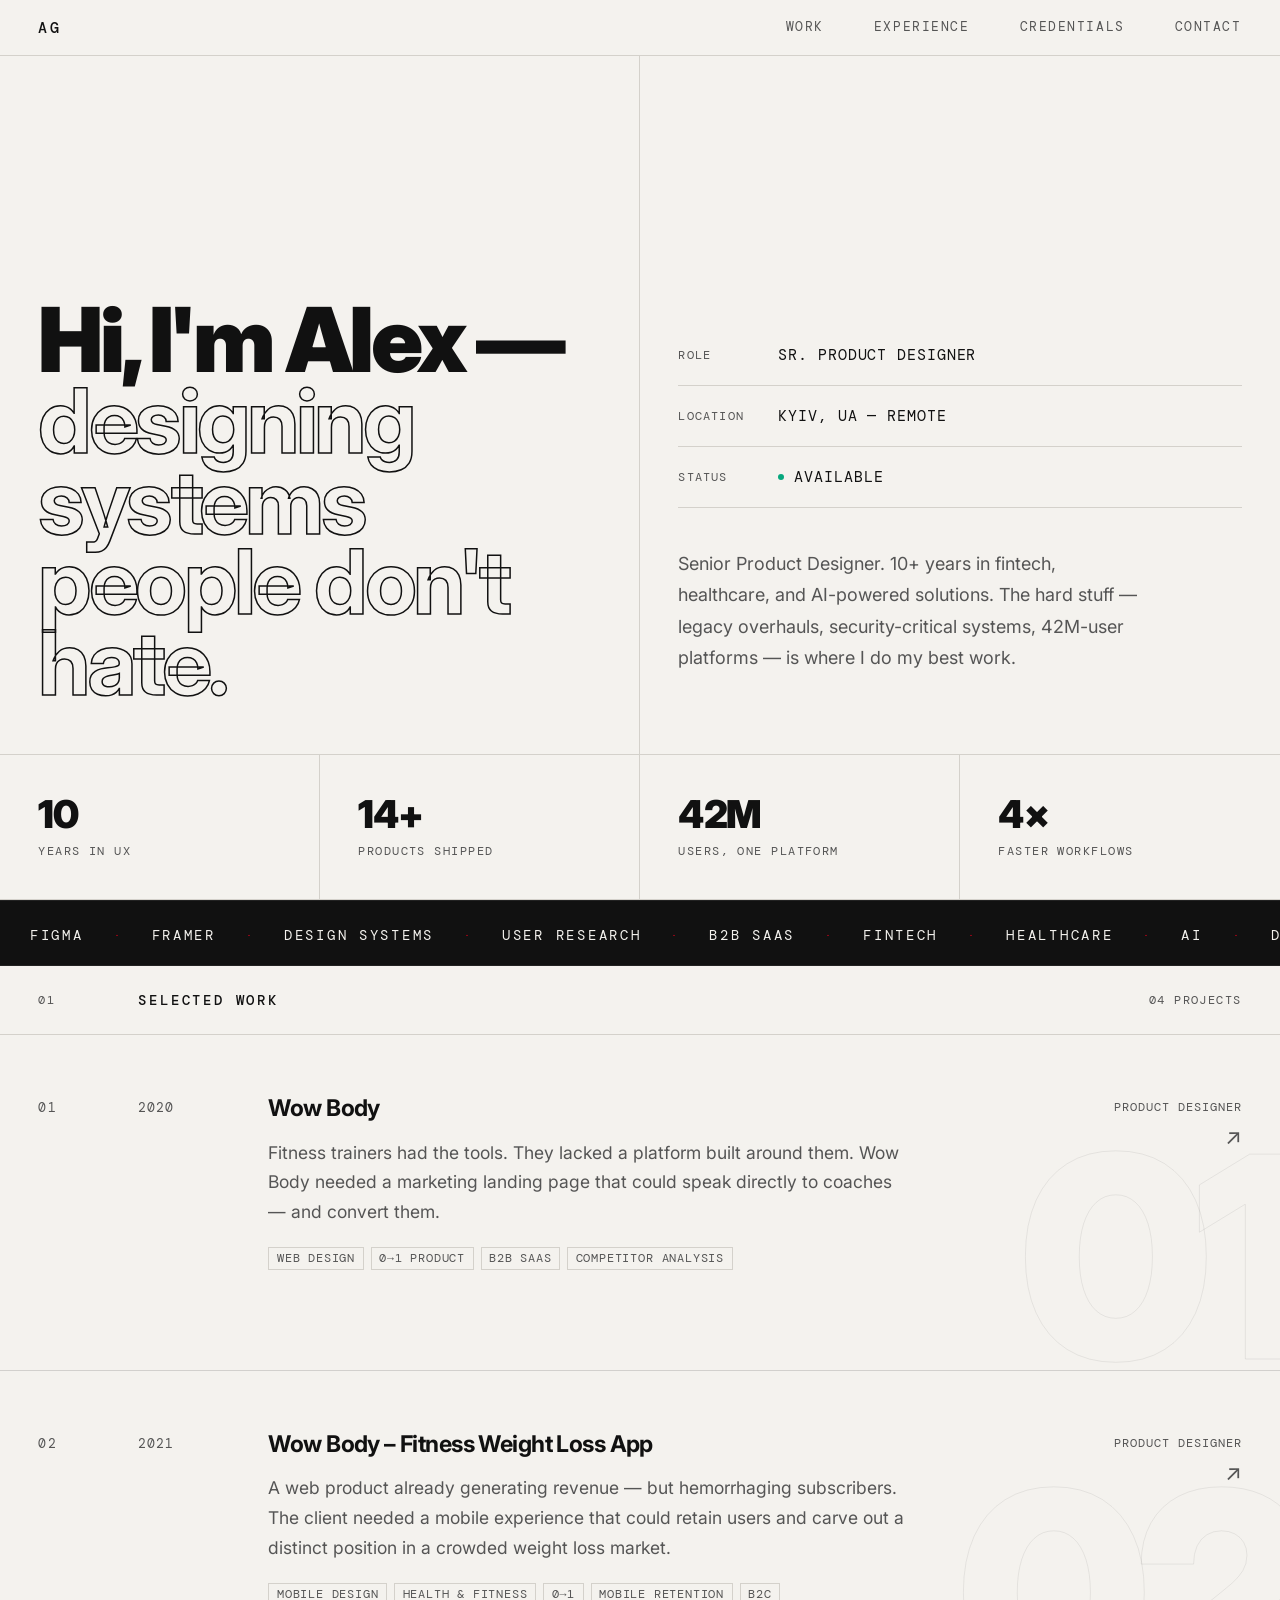
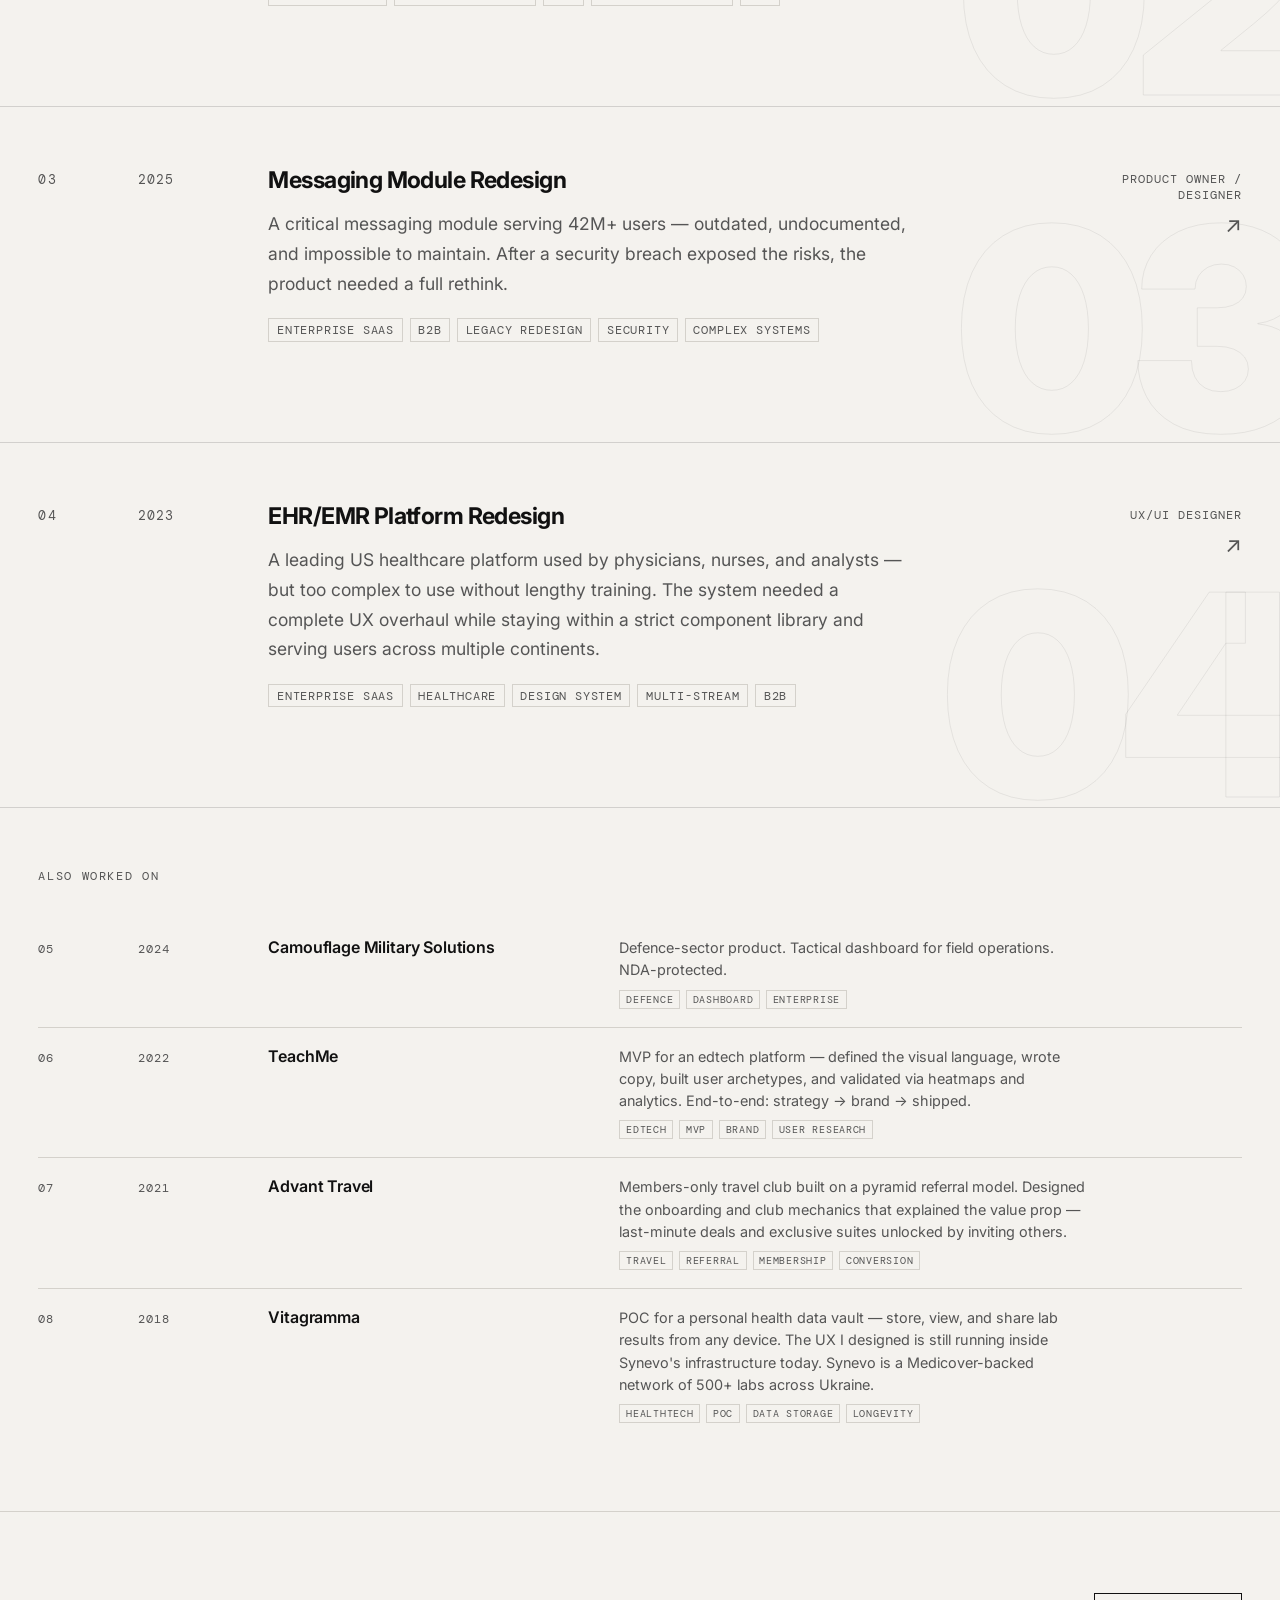
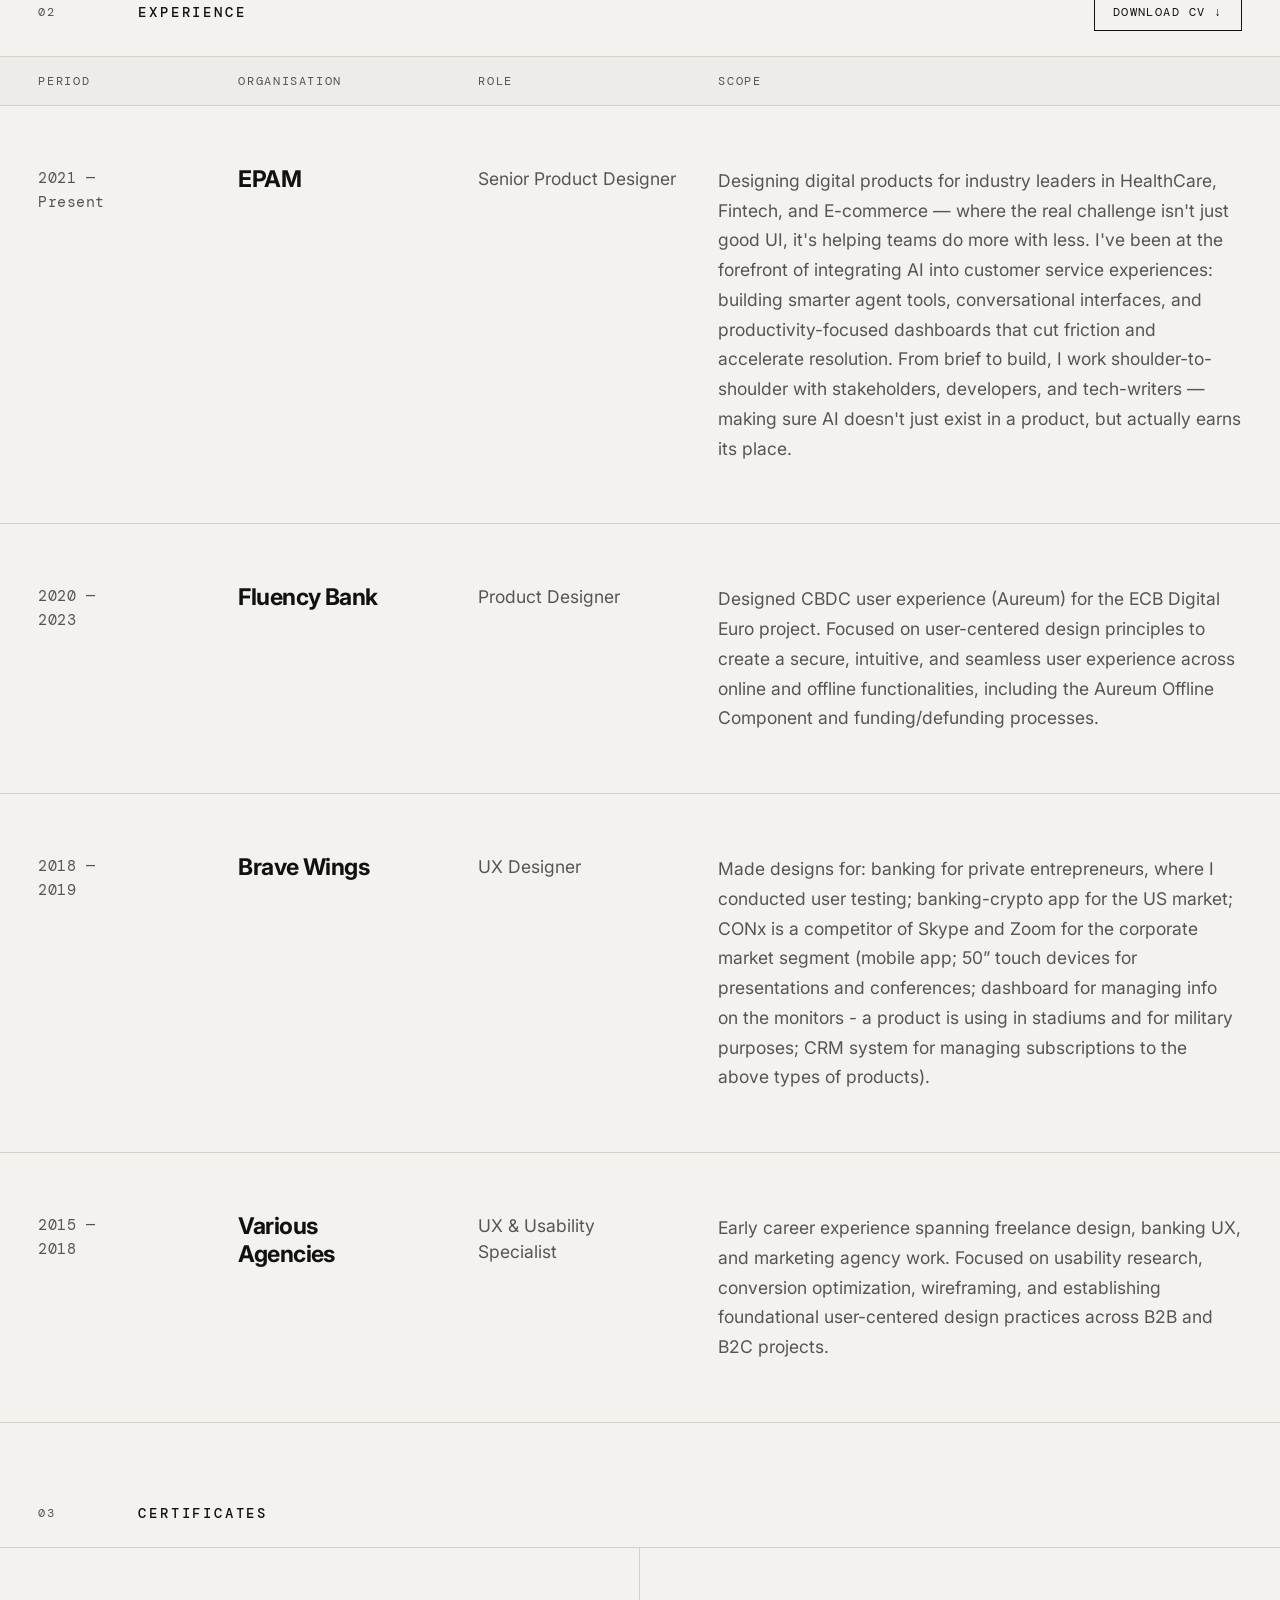
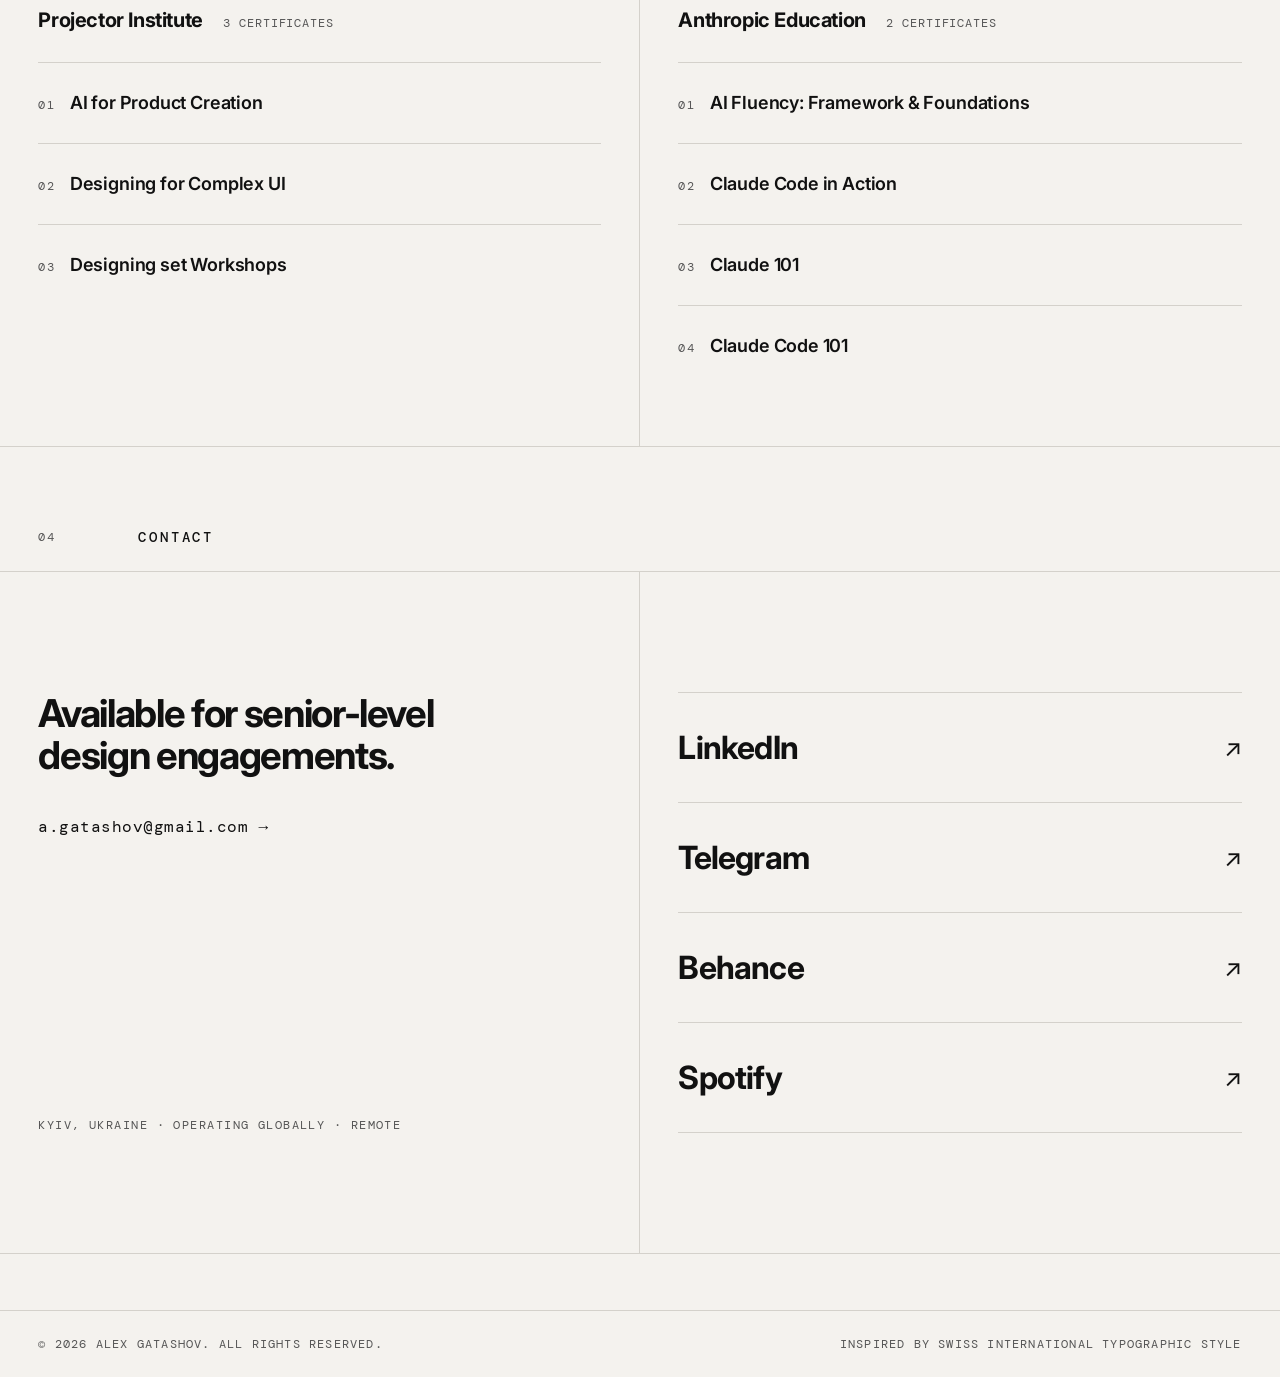
==== commit 1758503a: "feat: optimize website layout and styling for mobile screens" ====
--- a/index.html
+++ b/index.html
@@ -13,12 +13,6 @@
     href="https://fonts.googleapis.com/css2?family=Inter:ital,opsz,wght@0,14..32,300;0,14..32,400;0,14..32,500;0,14..32,700;0,14..32,900;1,14..32,300&family=DM+Mono:wght@300;400;500&display=swap"
     rel="stylesheet">
   <link rel="stylesheet" href="style.css">
-  
-  <!-- Vercel Web Analytics -->
-  <script>
-    window.va = window.va || function () { (window.vaq = window.vaq || []).push(arguments); };
-  </script>
-  <script defer src="/_vercel/insights/script.js"></script>
 </head>
 
 <body>
@@ -614,9 +608,13 @@
         <div class="exp-period">2021 — <br class="mobile-inline">Present</div>
         <div class="exp-company">EPAM</div>
         <div class="exp-role">Senior Product Designer</div>
-        <div class="exp-scope">Have had an experience working with industry leaders in: HealthCare, Fintech and
-          E-commerce. Usually closely collaborate with main stakeholders, development teams, tech-writers. And covering
-          all steps in design process and supporting development implementation.</div>
+        <div class="exp-scope">Designing digital products for industry leaders in HealthCare, Fintech, and
+          E-commerce — where the real challenge isn't just good UI, it's helping teams do more with less. I've been at
+          the
+          forefront of integrating AI into customer service experiences: building smarter agent tools, conversational
+          interfaces, and productivity-focused dashboards that cut friction and accelerate resolution. From brief to
+          build, I work shoulder-to-shoulder with stakeholders, developers, and tech-writers — making sure AI doesn't
+          just exist in a product, but actually earns its place.</div>
       </article>
 
       <article class="exp-row reveal" aria-label="Fluency Bank, 2020 to present">
--- a/style.css
+++ b/style.css
@@ -419,6 +419,7 @@
   position: relative;
   cursor: default;
   transition: background 0.2s ease-out, border-color 0.2s ease-out;
+  overflow: hidden;
 }
 
 .project-row:last-child {
@@ -1547,6 +1548,10 @@
 /* ── 900px ──────────────────────────────────────── */
 @media (max-width: 900px) {
 
+  html {
+    font-size: 18px;
+  }
+
   /* Hero: single column */
   .hero-main {
     grid-template-columns: 1fr;
@@ -1628,7 +1633,8 @@
   .proj-media-container {
     order: 2;
     grid-column: 1;
-    max-width: 200px;
+    max-width: 100%;
+    width: 100%;
   }
 
   .proj-detail-text {
@@ -1668,6 +1674,10 @@
 
 /* ── 640px ──────────────────────────────────────── */
 @media (max-width: 640px) {
+
+  html {
+    font-size: 16px;
+  }
 
   /* NAV: hamburger */
   .nav {
@@ -1811,29 +1821,81 @@
     transform: translateX(0);
   }
 
-  /* Experience: fully stacked */
+  /* Experience: stacked flat layout on mobile */
   .exp-row {
-    grid-template-columns: 1fr;
+    display: flex;
+    flex-direction: column;
+    gap: 0.6rem;
+    padding: 2rem 4vw;
+    border-bottom: 1px solid var(--rule);
+    background: transparent;
+    transition: background 0.2s ease-out;
+  }
+
+  .exp-row:last-child {
+    border-bottom: none;
   }
 
   .exp-period {
-    grid-row: unset;
-    grid-column: unset;
+    font-size: 0.7rem;
+    color: var(--dim);
   }
 
   .exp-company {
-    grid-row: unset;
-    grid-column: unset;
+    font-size: 1.1rem;
+    font-weight: 700;
   }
 
   .exp-role {
-    grid-row: unset;
-    grid-column: unset;
+    font-size: 0.85rem;
+    font-weight: 500;
+    color: var(--dim);
   }
 
   .exp-scope {
-    grid-row: unset;
-    grid-column: unset;
+    font-size: 0.8rem;
+    line-height: 1.6;
+    color: var(--dim);
+    margin-top: 0.2rem;
+  }
+
+  /* Also worked on list style on mobile */
+  .also-item {
+    display: grid;
+    grid-template-columns: 60px 1fr;
+    gap: 0.5rem 1.5rem;
+    padding: 1.5rem 0;
+    align-items: start;
+  }
+
+  .also-index {
+    display: none;
+  }
+
+  .also-year {
+    grid-column: 1;
+    grid-row: 1;
+    font-size: 0.65rem;
+    color: var(--dim);
+  }
+
+  .also-name {
+    grid-column: 2;
+    grid-row: 1;
+    font-size: 0.95rem;
+  }
+
+  .also-meta {
+    grid-column: 2;
+    grid-row: 2;
+    display: flex;
+    flex-direction: column;
+    gap: 0.6rem;
+  }
+
+  /* Lightbox scroll container padding on mobile */
+  .img-lightbox-scroll {
+    padding: 4.5rem 1rem 6rem;
   }
 
   /* Contact */
@@ -1882,6 +1944,10 @@
 
 /* ── 375px ──────────────────────────────────────── */
 @media (max-width: 375px) {
+  html {
+    font-size: 15px;
+  }
+
   .hero-headline {
     padding: 2rem 4vw 2rem;
   }
@@ -1903,7 +1969,7 @@
   }
 
   .exp-row {
-    padding: 1.75rem 4vw;
+    padding: 1.5rem 4vw;
   }
 
   .contact-left,
